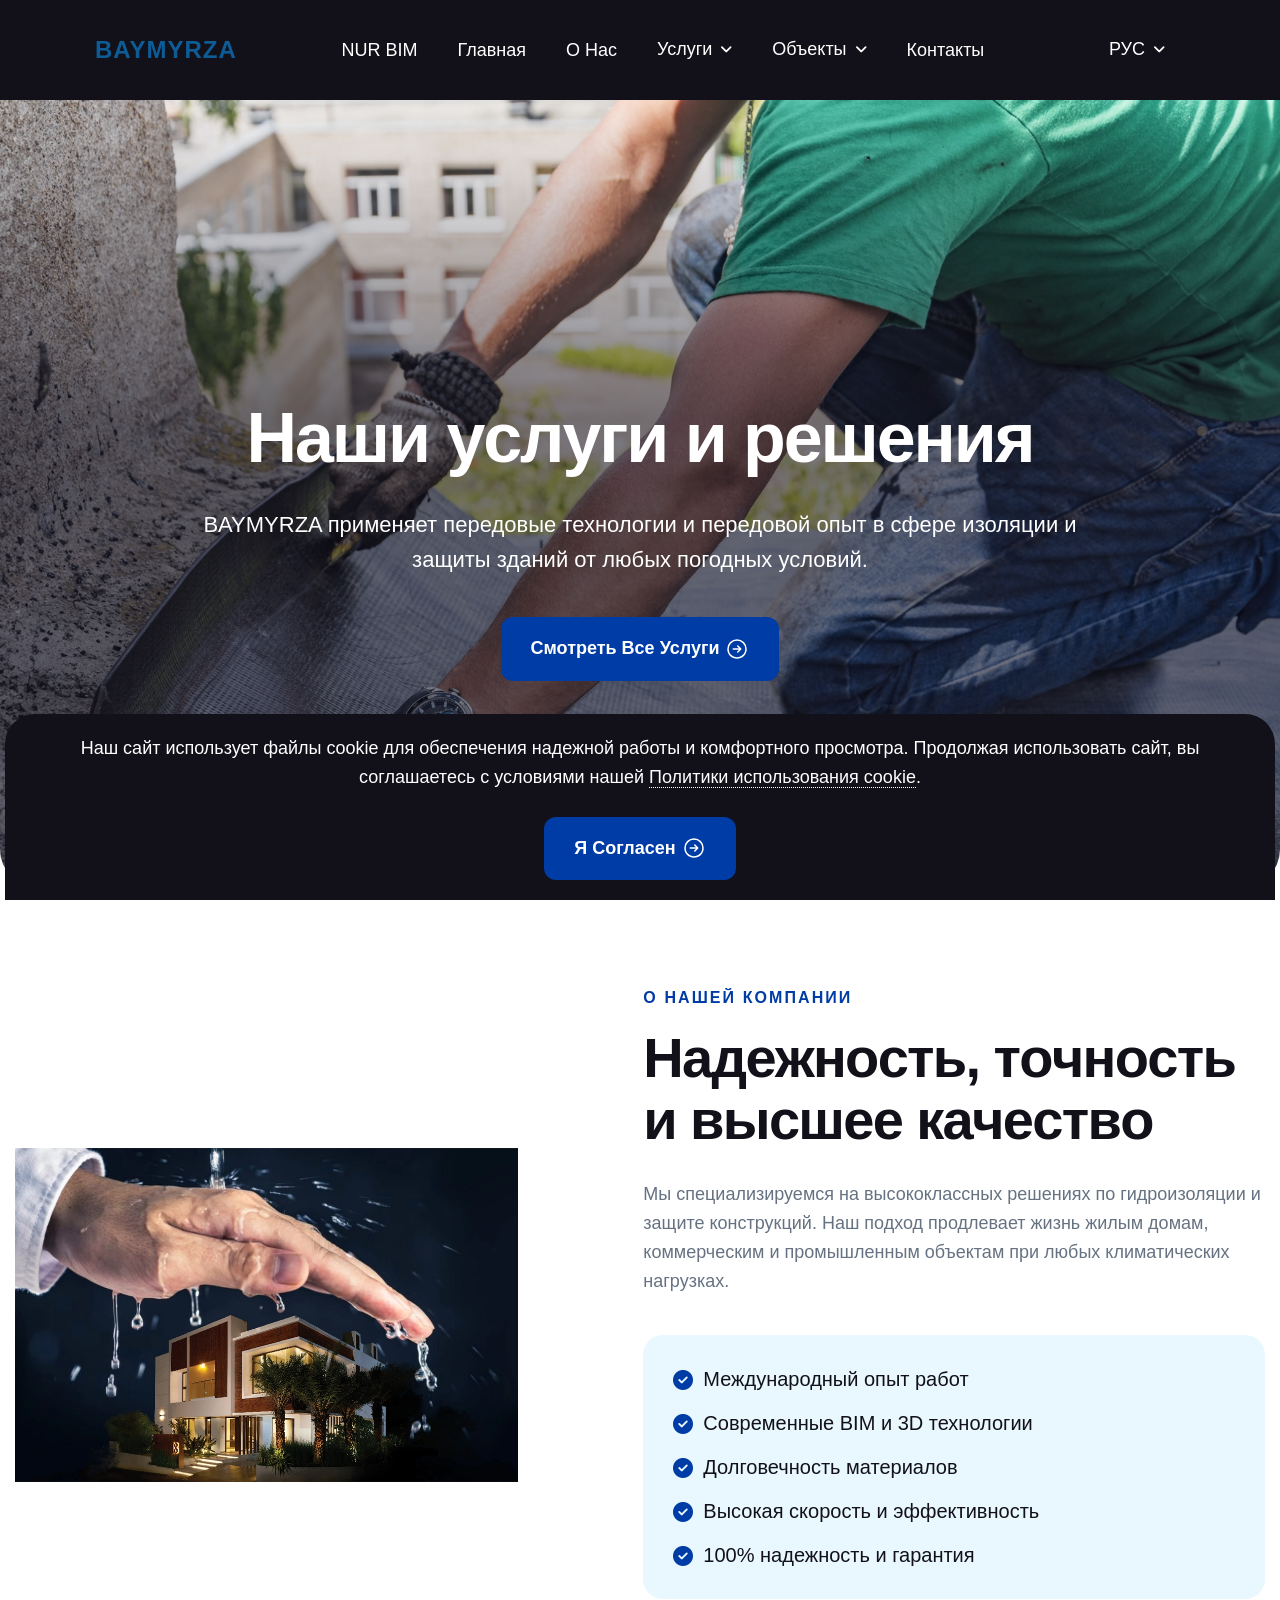
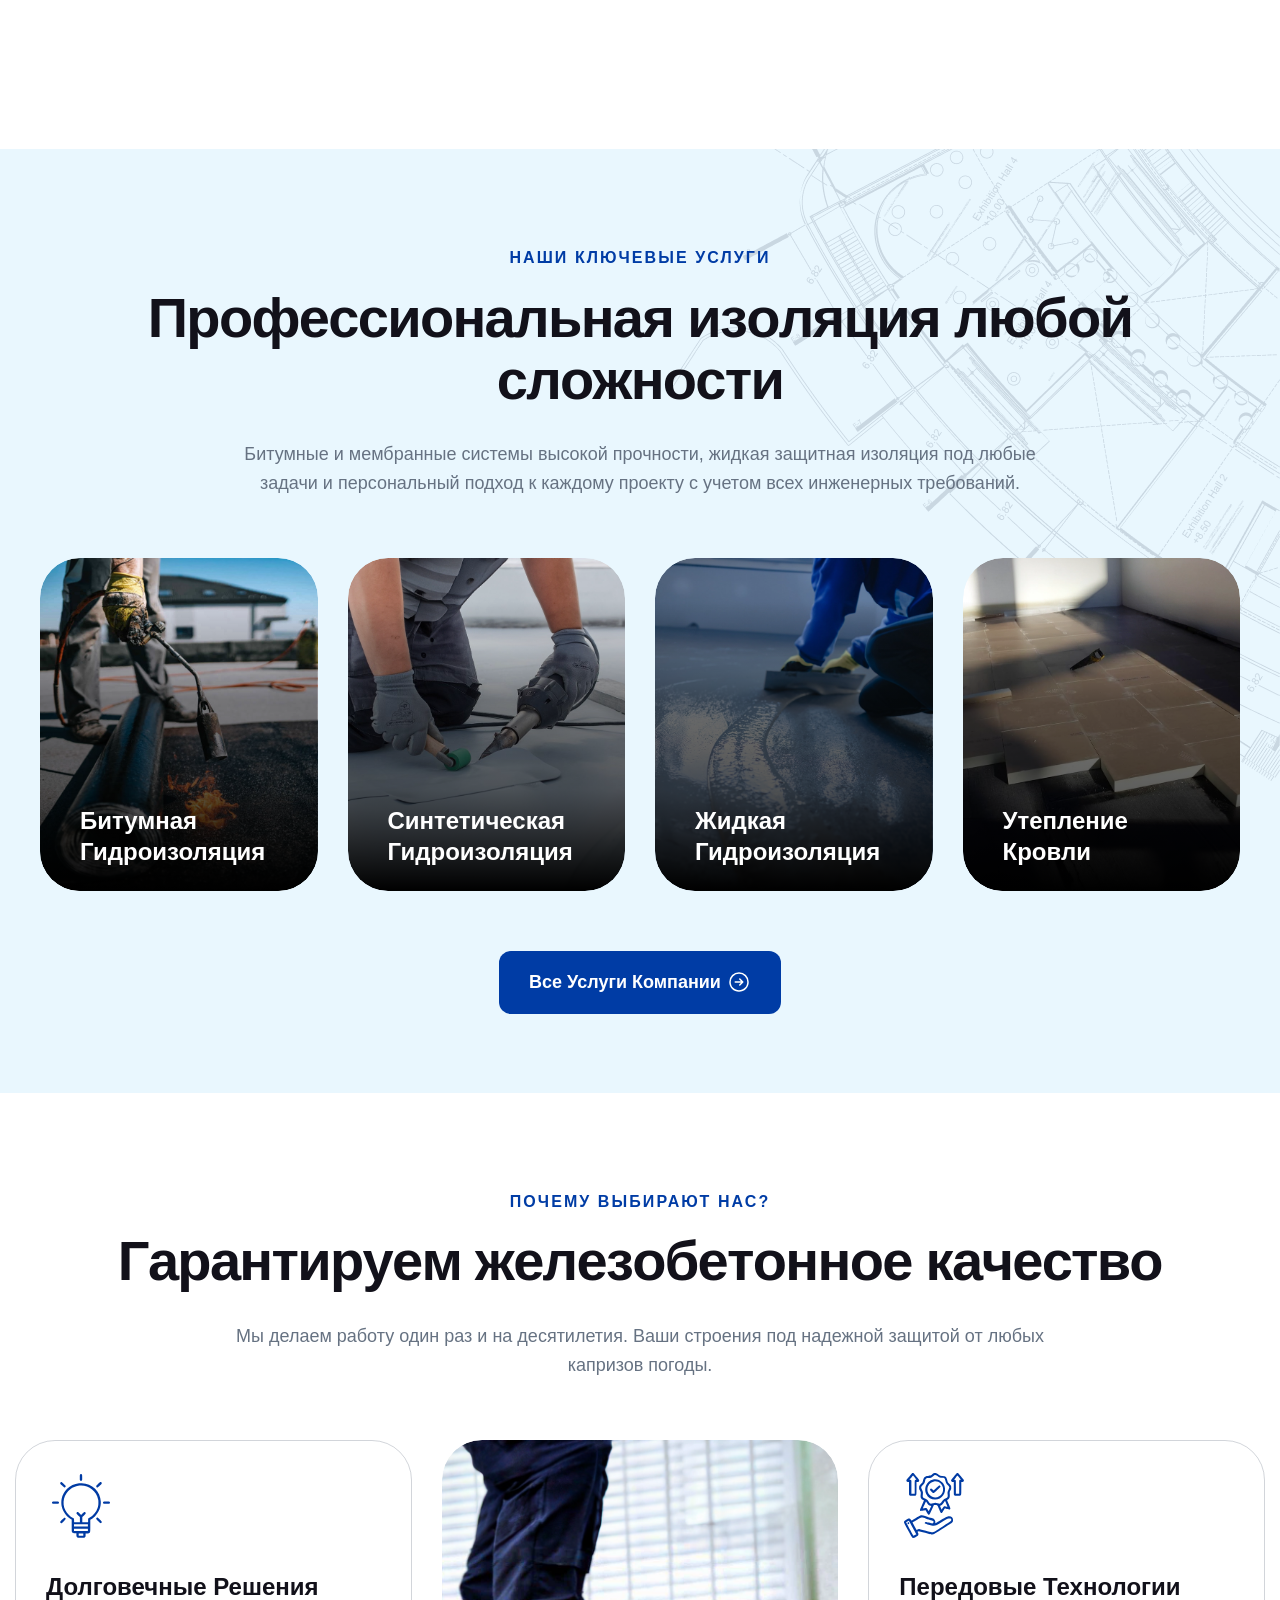
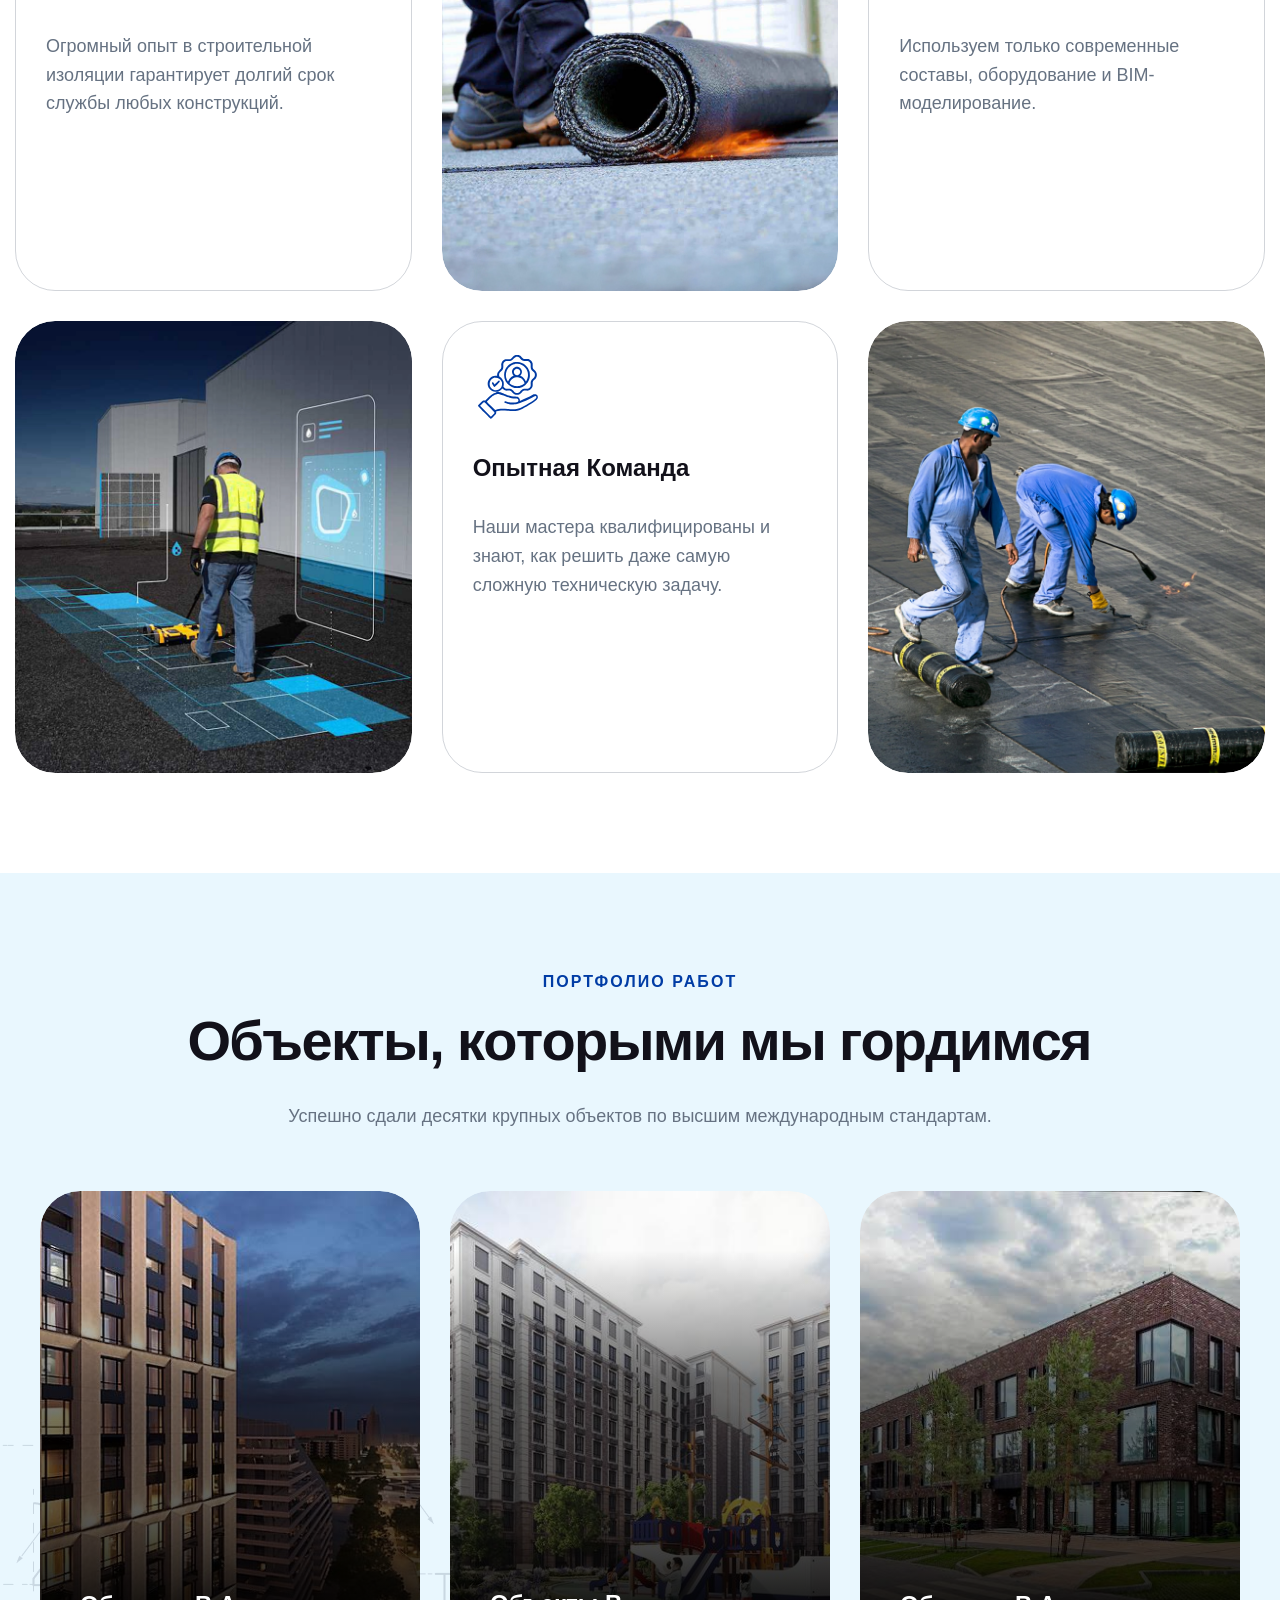
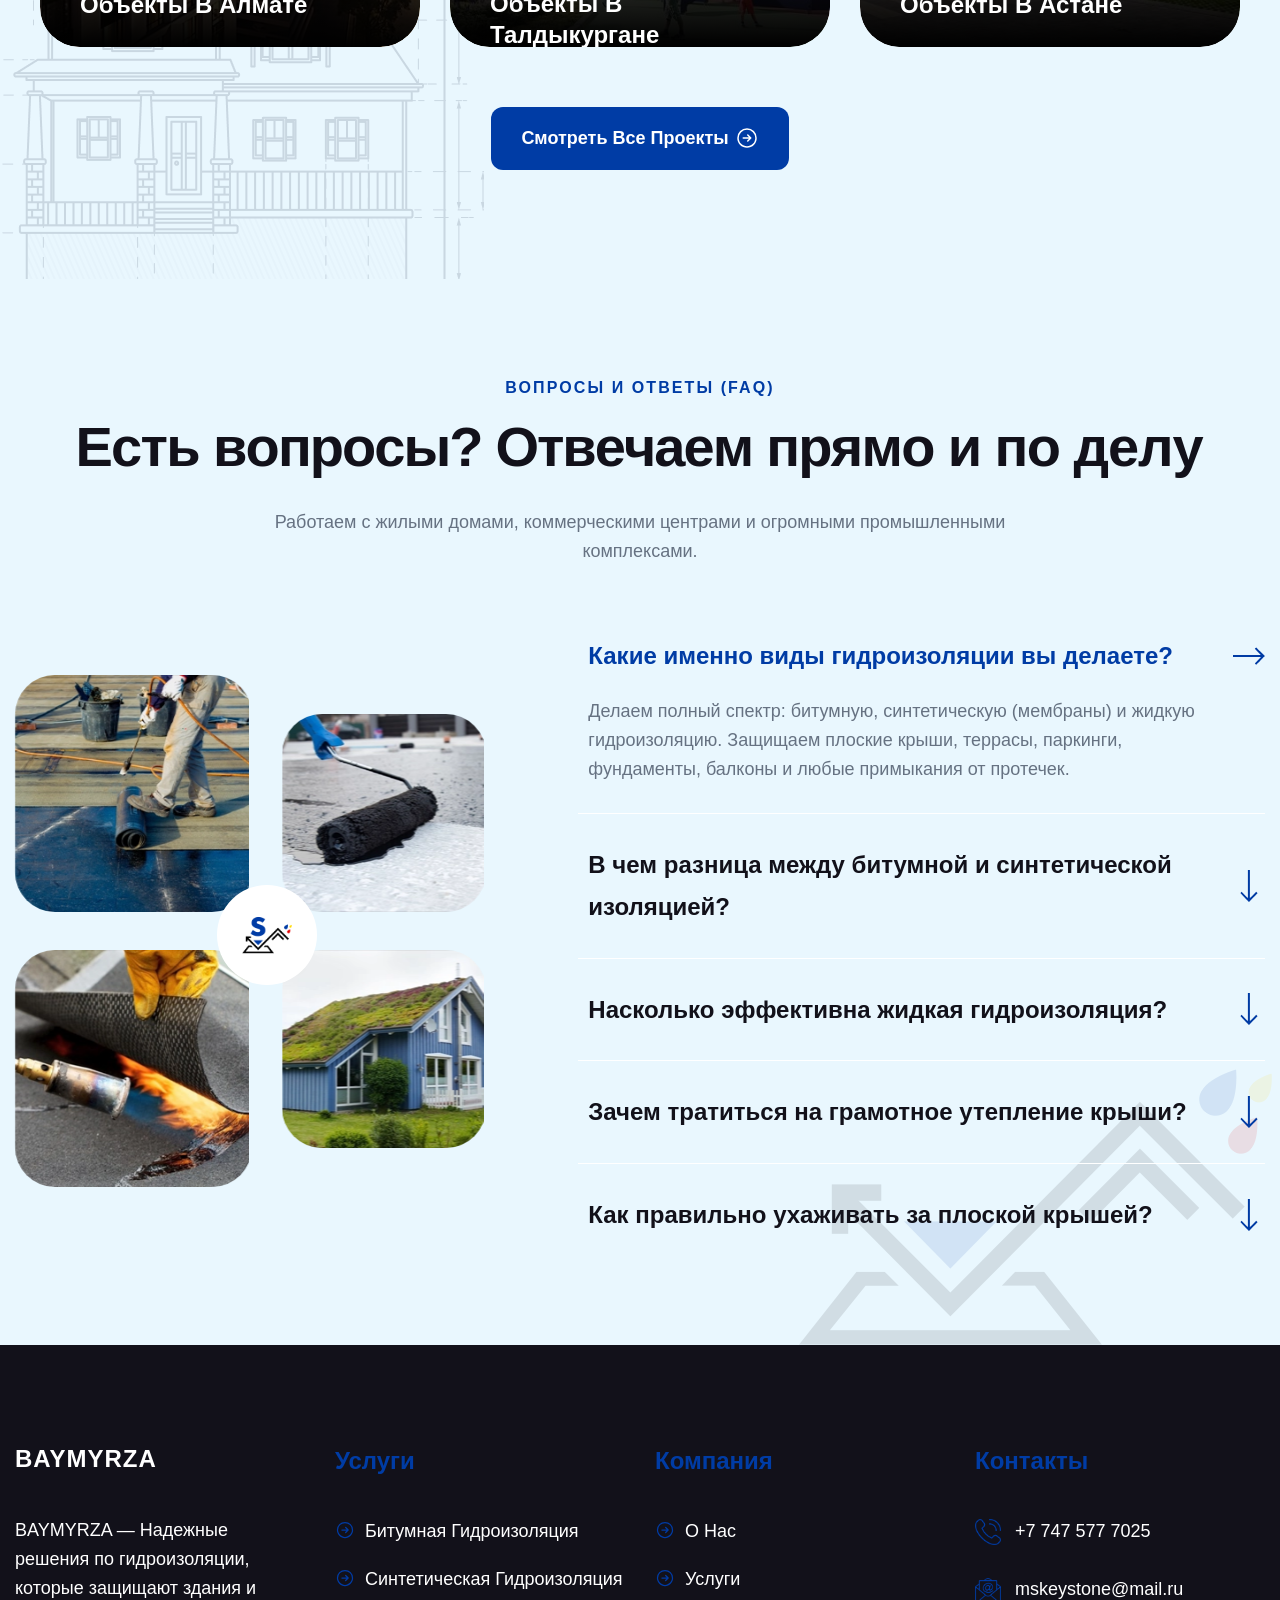
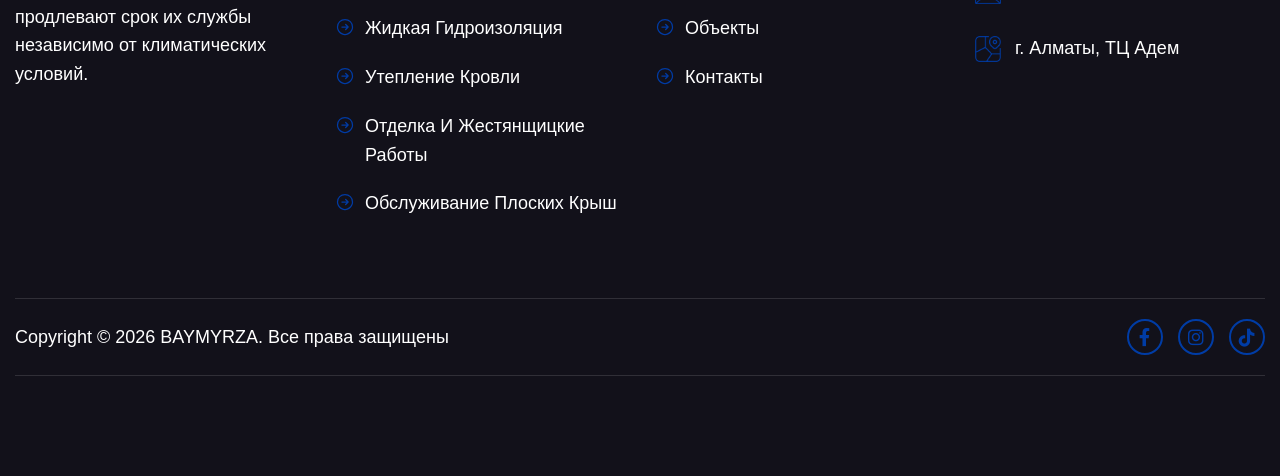
==== index.htm @ f3e52a20 "GOGO" ====
﻿<!DOCTYPE html>
<html lang="ru">
<head>
    <!-- Meta -->
    <meta charset="utf-8">
    <meta http-equiv="X-UA-Compatible" content="IE=edge">
    <meta name="viewport" content="width=device-width, initial-scale=1.0">
    <meta name="description" content="BAYMYRZA — Профессиональные решения по гидроизоляции, теплоизоляции и кровельным работам в Алматы.">
    <meta name="keywords" content="гидроизоляция, кровля, BAYMYRZA, ремонт, строительство, Алматы, ТЦ Адем">
    <meta name="author" content="BAYMYRZA">
    <!-- Page Title -->
    <title>Главная | BAYMYRZA</title>
    <!-- Favicon Icon -->
    <link rel="shortcut icon" type="image/x-icon" href="images/favicon.png">
    <!-- Google Fonts Css-->
    <link rel="preconnect" href="https://fonts.googleapis.com">
    <link rel="preconnect" href="https://fonts.gstatic.com" crossorigin="">
    <link href="css2?family=DM+Sans:ital,opsz,wght@0,9..40,100..1000;1,9..40,100..1000&family=Manrope:wght@200..800&display=swap" rel="stylesheet">
    <!-- Bootstrap Css -->
    <link href="css/bootstrap.min.css" rel="stylesheet" media="screen">
    <!-- SlickNav Css -->
    <link href="css/slicknav.min.css" rel="stylesheet">
    <!-- Swiper Css -->
    <link rel="stylesheet" href="css/swiper-bundle.min.css">
    <!-- Font Awesome Icon Css-->
    <link href="css/all.css" rel="stylesheet" media="screen">
    <!-- Animated Css -->
    <link href="css/animate.css" rel="stylesheet">
    <!-- Magnific Popup Core Css File -->
    <link rel="stylesheet" href="css/magnific-popup.css">
    <!-- Mouse Cursor Css File -->
    <link rel="stylesheet" href="css/mousecursor.css">
    <!-- Main Custom Css -->
    <link href="css/custom.css" rel="stylesheet" media="screen">

    <script src="npm/%40popperjs/core%402.11.6/dist/umd/popper.min.js" crossorigin="anonymous"></script>
    <script src="npm/bootstrap%405.2.3/dist/js/bootstrap.min.js" crossorigin="anonymous"></script>

    <style>
        .page-section {
            display: none;
        }
        .page-section.active-section {
            display: block;
        }
        .site-brand-text {
            font-size: 24px;
            font-weight: 800;
            color: #0d5c96;
            letter-spacing: 1px;
            text-decoration: none;
        }
    </style>
</head>
<body>

<!-- Preloader Start -->
<div class="preloader">
    <div class="loading-container">
        <div class="loading"></div>
        <div id="loading-icon"><img src="images/loader.png" alt="Загрузка"></div>
    </div>
</div>
<!-- Preloader End -->

<!-- Header Start -->
<header class="main-header">
    <div class="header-sticky">
        <nav class="navbar navbar-expand-lg">
            <div class="container-fluid">
                <!-- Logo Start -->
                <a class="navbar-brand site-brand-text" href="javascript:void(0)" onclick="showPageSection('home-section')">
                    BAYMYRZA
                </a>
                <!-- Logo End -->

                <!-- Main Menu Start -->
                <div class="collapse navbar-collapse main-menu">
                    <div class="nav-menu-wrapper">
                        <ul class="navbar-nav mr-auto" id="menu">
                            <li class="nav-item">
    <a class="nav-link" href="https://ruby-rk.github.io/aishnur/" target="_blank">NUR BIM</a>
</li>
                            <li class="nav-item"><a class="nav-link" href="javascript:void(0)" onclick="showPageSection('home-section')">Главная</a></li>
                            <li class="nav-item"><a class="nav-link" href="javascript:void(0)" onclick="showPageSection('about-section')">О нас</a></li>
                            <li class="nav-item submenu"><a class="nav-link" href="javascript:void(0)" onclick="showPageSection('services-section')">Услуги</a>
                                <ul>
                                    <li class="nav-item"><a class="nav-link" href="javascript:void(0)" onclick="showPageSection('service-bituminous-section')">Битумная гидроизоляция</a></li>
                                    <li class="nav-item"><a class="nav-link" href="javascript:void(0)" onclick="showPageSection('service-synthetic-section')">Синтетическая гидроизоляция</a></li>
                                    <li class="nav-item"><a class="nav-link" href="javascript:void(0)" onclick="showPageSection('service-liquid-section')">Жидкая гидроизоляция</a></li>
                                    <li class="nav-item"><a class="nav-link" href="javascript:void(0)" onclick="showPageSection('service-roof-insulation-section')">Утепление кровли</a></li>
                                    <li class="nav-item"><a class="nav-link" href="javascript:void(0)" onclick="showPageSection('service-finishing-section')">Отделочные и кровельные работы</a></li>
                                    <li class="nav-item"><a class="nav-link" href="javascript:void(0)" onclick="showPageSection('service-maintenance-section')">Обслуживание плоских крыш</a></li>
                                </ul>
                            </li>
                            <li class="nav-item submenu"><a class="nav-link" href="javascript:void(0)" onclick="showPageSection('projects-section')">Объекты</a>
                                <ul>
                                    <li class="nav-item"><a class="nav-link" href="javascript:void(0)" onclick="showPageSection('projects-section')">В Алмате</a></li>
                                    <li class="nav-item"><a class="nav-link" href="javascript:void(0)" onclick="showPageSection('projects-section')">В Талдыкургане</a></li>
                                    <li class="nav-item"><a class="nav-link" href="javascript:void(0)" onclick="showPageSection('projects-section')">В Астане</a></li>
                                </ul>
                            </li>
                            <li class="nav-item"><a class="nav-link" href="javascript:void(0)" onclick="showPageSection('contact-section')">Контакты</a></li>
                            <li class="nav-item submenu change-language"><a class="nav-link" href="#">РУС</a>
                                <ul>
                                    <li class="active nav-item"><a class="nav-link" href="#">РУС</a></li>
                                    <li class="nav-item"><a class="nav-link" href="#">ҚАЗ</a></li>
                                    <li class="nav-item"><a class="nav-link" href="#">ENG</a></li>
                                </ul>
                            </li>
                        </ul>
                    </div>
                    <!-- Header Button Start -->
                    <div class="header-btn d-inline-flex">
                        <ul class="navbar-nav mr-auto" id="change-language">
                            <li class="nav-item submenu"><a class="nav-link" href="#">РУС</a>
                                <ul>
                                    <li class="active nav-item"><a class="nav-link" href="#">РУС</a></li>
                                    <li class="nav-item"><a class="nav-link" href="#">ҚАЗ</a></li>
                                    <li class="nav-item"><a class="nav-link" href="#">ENG</a></li>
                                </ul>
                            </li>
                        </ul>
                    </div>
                    <!-- Header Button End -->
                </div>
                <!-- Main Menu End -->
                <div class="navbar-toggle"></div>
            </div>
        </nav>
        <div class="responsive-menu"></div>
    </div>
</header>
<!-- Header End -->

<!-- ================= MAIN HOME SECTION ================= -->
<div id="home-section" class="page-section active-section">
    <!-- Hero Section Start -->
    <div class="hero bg-section hero-slider">
        <div class="hero-slider-layout">
            <div class="swiper">
                <div class="swiper-wrapper">
                    <!-- Hero Slide Start -->
                    <div class="swiper-slide">
                        <div class="hero-slide">
                            <div class="hero-slider-image">
                                <img src="images/hero-bg.webp" alt="Наши услуги">
                            </div>
                            <div class="container">
                                <div class="row align-items-center">
                                    <div class="col-lg-12">
                                        <div class="hero-content">
                                            <div class="section-title">
                                                <h1 class="text-anime-style-3" data-cursor="-opaque">Наши услуги и решения</h1>
                                                <p class="wow fadeInUp" data-wow-delay="0.25s">BAYMYRZA применяет передовые технологии и передовой опыт в сфере изоляции и защиты зданий от любых погодных условий.</p>
                                            </div>
                                            <div class="hero-content-body wow fadeInUp" data-wow-delay="0.5s">
                                                <a href="javascript:void(0)" onclick="showPageSection('services-section')" class="btn-default">Смотреть все услуги</a>
                                            </div>
                                        </div>
                                    </div>
                                </div>
                            </div>
                        </div>
                    </div>
                    <!-- Hero Slide End -->

                    <!-- Hero Slide Start -->
                    <div class="swiper-slide">
                        <div class="hero-slide">
                            <div class="hero-slider-image">
                                <img src="images/hero-bg-2.webp" alt="Наши объекты">
                            </div>
                            <div class="container">
                                <div class="row align-items-center">
                                    <div class="col-lg-12">
                                        <div class="hero-content">
                                            <div class="section-title">
                                                <h1 class="text-anime-style-3" data-cursor="-opaque">Реализованные проекты</h1>
                                                <p class="wow fadeInUp" data-wow-delay="0.25s">Более 20 лет безупречной работы. Гарантия качества, проверенная временем и сложнейшими объектами.</p>
                                            </div>
                                            <div class="hero-content-body wow fadeInUp" data-wow-delay="0.5s">
                                                <a href="javascript:void(0)" onclick="showPageSection('projects-section')" class="btn-default btn-highlighted">Посмотреть объекты</a>
                                            </div>
                                        </div>
                                    </div>
                                </div>
                            </div>
                        </div>
                    </div>
                    <!-- Hero Slide End -->
                </div>
                <div class="swiper-pagination"></div>
            </div>  
        </div>
    </div>
    <!-- Hero Section End -->

    <!-- About Section Start -->
    <div class="about-us">
        <div class="container">
            <div class="row align-items-center">
                <div class="col-lg-5">
                    <div class="about-image">
                        <div class="about-img">
                            <figure class="reveal">
                                <img src="images/about-us-image1.webp" alt="О компании BAYMYRZA">
                            </figure>
                        </div>
                    </div>
                </div>

                <div class="col-lg-7">
                    <div class="about-content">
                        <div class="section-title">
                            <h3 class="wow fadeInUp">О нашей компании</h3>
                            <h2 class="text-anime-style-3" data-cursor="-opaque">Надежность, точность и высшее качество</h2>
                            <p class="wow fadeInUp" data-wow-delay="0.25s">Мы специализируемся на высококлассных решениях по гидроизоляции и защите конструкций. Наш подход продлевает жизнь жилым домам, коммерческим и промышленным объектам при любых климатических нагрузках.</p>
                        </div>

                        <div class="about-content-body wow fadeInUp" data-wow-delay="0.5s">
                            <ul>
                                <li>Международный опыт работ</li>
                                <li>Современные BIM и 3D технологии</li>
                                <li>Долговечность материалов</li>
                                <li>Высокая скорость и эффективность</li>
                                <li>100% надежность и гарантия</li>
                            </ul>
                        </div>
                    </div>
                </div>
            </div>
        </div>
    </div>
    <!-- About Section End -->

    <!-- Our Service Section Start -->
    <div class="our-service">
        <div class="light-bg-section">
            <div class="container-fluid">
                <div class="row section-row">
                    <div class="col-lg-12">
                        <div class="section-title">
                            <h3 class="wow fadeInUp">Наши ключевые услуги</h3>
                            <h2 class="text-anime-style-3" data-cursor="-opaque">Профессиональная изоляция любой сложности</h2>
                            <p class="wow fadeInUp" data-wow-delay="0.25s">Битумные и мембранные системы высокой прочности, жидкая защитная изоляция под любые задачи и персональный подход к каждому проекту с учетом всех инженерных требований.</p>
                        </div>
                    </div>
                </div>
        
                <div class="row">
                    <div class="col-lg-3 col-md-6">
                        <div class="service-item wow fadeInUp" data-wow-delay="0.25s">
                            <div class="service-image" data-cursor-text="Открыть">
                                <a href="javascript:void(0)" onclick="showPageSection('service-bituminous-section')">
                                    <figure>
                                        <img src="images/services/services-bituminous-waterproofing-image.webp" alt="Битумная гидроизоляция">
                                    </figure>
                                </a>
                            </div>
                            <div class="service-body">
                                <div class="service-body-title">
                                    <h3>Битумная гидроизоляция</h3>
                                </div>
                                <div class="service-content">
                                    <p>Надежная защита для плоских крыш, террас, фундаментов и балконов.</p>
                                    <div class="service-content-footer">
                                        <a href="javascript:void(0)" onclick="showPageSection('service-bituminous-section')" class="readmore-btn">Подробнее</a>
                                    </div>
                                </div>
                            </div>
                        </div>
                    </div>

                    <div class="col-lg-3 col-md-6">
                        <div class="service-item wow fadeInUp" data-wow-delay="0.5s">
                            <div class="service-image" data-cursor-text="Открыть">
                                <a href="javascript:void(0)" onclick="showPageSection('service-synthetic-section')">
                                    <figure>
                                        <img src="images/services/services-synthetic_waterproofing-image.webp" alt="Синтетическая гидроизоляция">
                                    </figure>
                                </a>
                            </div>
                            <div class="service-body">
                                <div class="service-body-title">
                                    <h3>Синтетическая гидроизоляция</h3>
                                </div>
                                <div class="service-content">
                                    <p>Современные мембранные покрытия для кровли, террас и бассейнов.</p>
                                    <div class="service-content-footer">
                                        <a href="javascript:void(0)" onclick="showPageSection('service-synthetic-section')" class="readmore-btn">Подробнее</a>
                                    </div>
                                </div>
                            </div>
                        </div>
                    </div>

                    <div class="col-lg-3 col-md-6">
                        <div class="service-item wow fadeInUp" data-wow-delay="0.75s">
                            <div class="service-image" data-cursor-text="Открыть">
                                <a href="javascript:void(0)" onclick="showPageSection('service-liquid-section')">
                                    <figure>
                                        <img src="images/services/services-liquid-waterproofing-image.webp" alt="Жидкая гидроизоляция">
                                    </figure>
                                </a>
                            </div>
                            <div class="service-body">
                                <div class="service-body-title">
                                    <h3>Жидкая гидроизоляция</h3>
                                </div>
                                <div class="service-content">
                                    <p>Бесшовная защита для сложных узлов, паркингов, балконов и оконных зон.</p>
                                    <div class="service-content-footer">
                                        <a href="javascript:void(0)" onclick="showPageSection('service-liquid-section')" class="readmore-btn">Подробнее</a>
                                    </div>
                                </div>
                            </div>
                        </div>
                    </div>

                    <div class="col-lg-3 col-md-6">
                        <div class="service-item wow fadeInUp" data-wow-delay="1s">
                            <div class="service-image" data-cursor-text="Открыть">
                                <a href="javascript:void(0)" onclick="showPageSection('service-roof-insulation-section')">
                                    <figure>
                                        <img src="images/services/services-roof-insulation-image.webp" alt="Утепление кровли">
                                    </figure>
                                </a>
                            </div>
                            <div class="service-body">
                                <div class="service-body-title">
                                    <h3>Утепление кровли</h3>
                                </div>
                                <div class="service-content">
                                    <p>Максимальная энергоэффективность и сохранение тепла в вашем доме.</p>
                                    <div class="service-content-footer">
                                        <a href="javascript:void(0)" onclick="showPageSection('service-roof-insulation-section')" class="readmore-btn">Подробнее</a>
                                    </div>
                                </div>
                            </div>
                        </div>
                    </div>
        
                    <div class="service-footer-btn wow fadeInUp" data-wow-delay="1.25s">
                        <a href="javascript:void(0)" onclick="showPageSection('services-section')" class="btn-default">Все услуги компании</a>
                    </div>
                </div>
            </div>
        </div>
    </div>
    <!-- Our Service Section End -->

    <!-- Why Choose Us Section Start -->
    <div class="why-choose-us">
        <div class="container">
            <div class="row section-row">
                <div class="col-lg-12">
                    <div class="section-title">
                        <h3 class="wow fadeInUp">Почему выбирают нас?</h3>
                        <h2 class="text-anime-style-3" data-cursor="-opaque">Гарантируем железобетонное качество</h2>
                        <p class="wow fadeInUp" data-wow-delay="0.25s">Мы делаем работу один раз и на десятилетия. Ваши строения под надежной защитой от любых капризов погоды.</p>
                    </div>
                </div>
            </div>

            <div class="row">
                <div class="col-lg-4 col-md-6">
                    <div class="why-choose-item wow fadeInUp" data-wow-delay="0.25s">
                        <div class="icon-box">
                            <img src="images/icon-why-choose-1.svg" alt="Долговечность">
                        </div>
                        <div class="why-choose-content">
                            <h3>Долговечные решения</h3>
                            <p>Огромный опыт в строительной изоляции гарантирует долгий срок службы любых конструкций.</p>
                        </div>
                    </div>
                </div>

                <div class="col-lg-4 col-md-6">
                    <div class="why-choose-image">
                        <figure class="image-anime reveal">
                            <img src="images/why-choose-image1.webp" alt="Технологии">
                        </figure>
                    </div>
                </div>

                <div class="col-lg-4 col-md-6">
                    <div class="why-choose-item wow fadeInUp" data-wow-delay="0.25s">
                        <div class="icon-box">
                            <img src="images/icon-why-choose-2.svg" alt="Передовые технологии">
                        </div>
                        <div class="why-choose-content">
                            <h3>Передовые технологии</h3>
                            <p>Используем только современные составы, оборудование и BIM-моделирование.</p>
                        </div>
                    </div>
                </div>

                <div class="col-lg-4 col-md-6">
                    <div class="why-choose-image">
                        <figure class="image-anime reveal">
                            <img src="images/why-choose-image2.webp" alt="Профессионалы">
                        </figure>
                    </div>
                </div>

                <div class="col-lg-4 col-md-6">
                    <div class="why-choose-item wow fadeInUp" data-wow-delay="0.25s">
                        <div class="icon-box">
                            <img src="images/icon-why-choose-3.svg" alt="Команда мастеров">
                        </div>
                        <div class="why-choose-content">
                            <h3>Опытная команда</h3>
                            <p>Наши мастера квалифицированы и знают, как решить даже самую сложную техническую задачу.</p>
                        </div>
                    </div>
                </div>

                <div class="col-lg-4 col-md-6">
                    <div class="why-choose-image">
                        <figure class="image-anime reveal">
                            <img src="images/why-choose-image3.webp" alt="Рабочие процессы">
                        </figure>
                    </div>
                </div>
            </div>
        </div>
    </div>
    <!-- Why Choose Us Section End -->

    <!-- Our Projects Section Start -->
    <div class="our-projects">
        <div class="light-bg-section">
            <div class="container-fluid">
                <div class="row section-row">
                    <div class="col-lg-12">
                        <div class="section-title">
                            <h3 class="wow fadeInUp">Портфолио работ</h3>
                            <h2 class="text-anime-style-3" data-cursor="-opaque">Объекты, которыми мы гордимся</h2>
                            <p class="wow fadeInUp" data-wow-delay="0.25s">Успешно сдали десятки крупных объектов по высшим международным стандартам.</p>
                        </div>
                    </div>
                </div>
        
                <div class="row">
                    <div class="col-lg-4 col-md-6">
                        <div class="project-item wow fadeInUp" data-wow-delay="0.75s">
                            <div class="project-image" data-cursor-text="Смотреть">
                                <a href="javascript:void(0)" onclick="showPageSection('projects-section')">
                                    <figure>
                                        <img src="images/projects/switzerland-image.webp" alt="Объекты в Алмате">
                                    </figure>
                                </a>
                            </div>
                            <div class="project-body">
                                <div class="project-body-title">
                                    <h3>Объекты в Алмате</h3>
                                </div>
                                <div class="project-content">
                                    <p>Успешная реализация крупных объектов на протяжении многих лет.</p>
                                    <div class="project-content-footer">
                                        <a href="javascript:void(0)" onclick="showPageSection('projects-section')" class="readmore-btn">Подробнее</a>
                                    </div>
                                </div>
                            </div>
                        </div>
                    </div>
    
                    <div class="col-lg-4 col-md-6">
                        <div class="project-item wow fadeInUp" data-wow-delay="0.5s">
                            <div class="project-image" data-cursor-text="Смотреть">
                                <a href="javascript:void(0)" onclick="showPageSection('projects-section')">
                                    <figure>
                                        <img src="images/projects/portugal-image.webp" alt="Объекты в Талдыкургане">
                                    </figure>
                                </a>
                            </div>
                            <div class="project-body">
                                <div class="project-body-title">
                                    <h3>Объекты в Талдыкургане</h3>
                                </div>
                                <div class="project-content">
                                    <p>Масштабные строительные проекты и комплексная изоляция.</p>
                                    <div class="project-content-footer">
                                        <a href="javascript:void(0)" onclick="showPageSection('projects-section')" class="readmore-btn">Подробнее</a>
                                    </div>
                                </div>
                            </div>
                        </div>
                    </div>

                    <div class="col-lg-4 col-md-6">
                        <div class="project-item wow fadeInUp" data-wow-delay="0.25s">
                            <div class="project-image" data-cursor-text="Смотреть">
                                <a href="javascript:void(0)" onclick="showPageSection('projects-section')">
                                    <figure>
                                        <img src="images/projects/romania-image.webp" alt="Объекты в Астане">
                                    </figure>
                                </a>
                            </div>
                            <div class="project-body">
                                <div class="project-body-title">
                                    <h3>Объекты в Астане</h3>
                                </div>
                                <div class="project-content">
                                    <p>Комплексная изоляция и кровельные работы на сложных узлах.</p>
                                    <div class="project-content-footer">
                                        <a href="javascript:void(0)" onclick="showPageSection('projects-section')" class="readmore-btn">Подробнее</a>
                                    </div>
                                </div>
                            </div>
                        </div>
                    </div>
        
                    <div class="project-footer-btn wow fadeInUp" data-wow-delay="1.25s">
                        <a href="javascript:void(0)" onclick="showPageSection('projects-section')" class="btn-default">Смотреть все проекты</a>
                    </div>
                </div>
            </div>
        </div>
    </div>
    <!-- Our Projects Section End -->

    <!-- Our FAQs Section Start -->
    <div class="our-faqs">
        <div class="container">
            <div class="row section-row">
                <div class="col-lg-12">
                    <div class="section-title">
                        <h3 class="wow fadeInUp">Вопросы и ответы (FAQ)</h3>
                        <h2 class="text-anime-style-3" data-cursor="-opaque">Есть вопросы? Отвечаем прямо и по делу</h2>
                        <p class="wow fadeInUp" data-wow-delay="0.25s">Работаем с жилыми домами, коммерческими центрами и огромными промышленными комплексами.</p>
                    </div>
                </div>
            </div>

            <div class="row align-items-center">
                <div class="col-lg-5">
                    <div class="our-faqs-images">
                        <div class="row align-items-end">
                            <div class="col-md-6 col-6">
                                <div class="faqs-img-1">
                                    <figure class="image-anime reveal">
                                        <img src="images/faq-image1.webp" alt="FAQ 1">
                                    </figure>
                                </div>
                            </div>
                            <div class="col-md-6 col-6">
                                <div class="faqs-img-2">
                                    <figure class="image-anime reveal">
                                        <img src="images/faq-image2.webp" alt="FAQ 2">
                                    </figure>
                                </div>
                            </div>
                        </div>

                        <div class="row align-items-start">
                            <div class="col-md-6 col-6">
                                <div class="faqs-img-1">
                                    <figure class="image-anime reveal">
                                        <img src="images/faq-image3.webp" alt="FAQ 3">
                                    </figure>
                                </div>
                            </div>
                            <div class="col-md-6 col-6">
                                <div class="faqs-img-2">
                                    <figure class="image-anime reveal">
                                        <img src="images/faq-image4.webp" alt="FAQ 4">
                                    </figure>
                                </div>
                            </div>
                        </div>

                        <div class="our-faqs-bulitup">
                            <img src="images/soteclis-small-icon.png" alt="Иконка">
                        </div>
                    </div>
                </div>

                <div class="col-lg-7">
                    <div class="faq-accordion" id="accordion">
                        <div class="accordion-item wow fadeInUp" data-wow-delay="0.25s">
                            <h2 class="accordion-header" id="headingOne">
                                <button class="accordion-button" type="button" data-bs-toggle="collapse" data-bs-target="#collapseOne" aria-expanded="true" aria-controls="collapseOne">
                                    Какие именно виды гидроизоляции вы делаете?
                                </button>
                            </h2>
                            <div id="collapseOne" class="accordion-collapse collapse show" aria-labelledby="headingOne" data-bs-parent="#accordion">
                                <div class="accordion-body">
                                    <p>Делаем полный спектр: битумную, синтетическую (мембраны) и жидкую гидроизоляцию. Защищаем плоские крыши, террасы, паркинги, фундаменты, балконы и любые примыкания от протечек.</p>
                                </div>
                            </div>
                        </div>

                        <div class="accordion-item wow fadeInUp" data-wow-delay="0.5s">
                            <h2 class="accordion-header" id="headingTwo">
                                <button class="accordion-button collapsed" type="button" data-bs-toggle="collapse" data-bs-target="#collapseTwo" aria-expanded="false" aria-controls="collapseTwo">
                                    В чем разница между битумной и синтетической изоляцией?
                                </button>
                            </h2>
                            <div id="collapseTwo" class="accordion-collapse collapse" aria-labelledby="headingTwo" data-bs-parent="#accordion">
                                <div class="accordion-body">
                                    <p>Битумная классическая изоляция — мощная, проверенная временем защита для плоских крыш и балконов. Синтетическая (ПВХ/ТПО мембраны) — более легкая, гибкая, быстро монтируется на больших площадях и держит экстремальные перепады температур.</p>
                                </div>
                            </div>
                        </div>

                        <div class="accordion-item wow fadeInUp" data-wow-delay="0.75s">
                            <h2 class="accordion-header" id="headingThree">
                                <button class="accordion-button collapsed" type="button" data-bs-toggle="collapse" data-bs-target="#collapseThree" aria-expanded="false" aria-controls="collapseThree">
                                    Насколько эффективна жидкая гидроизоляция?
                                </button>
                            </h2>
                            <div id="collapseThree" class="accordion-collapse collapse" aria-labelledby="headingThree" data-bs-parent="#accordion">
                                <div class="accordion-body">
                                    <p>Она дает бесшовное монолитное покрытие. Идеально ложится на сложные формы, затекает во все щели и узлы, создавая глухую защиту от воды там, где рулонные материалы не положить.</p>
                                </div>
                            </div>
                        </div>

                        <div class="accordion-item wow fadeInUp" data-wow-delay="1s">
                            <h2 class="accordion-header" id="headingfour">
                                <button class="accordion-button collapsed" type="button" data-bs-toggle="collapse" data-bs-target="#collapsefour" aria-expanded="false" aria-controls="collapsefour">
                                    Зачем тратиться на грамотное утепление крыши?
                                </button>
                            </h2>
                            <div id="collapsefour" class="accordion-collapse collapse" aria-labelledby="headingfour" data-bs-parent="#accordion">
                                <div class="accordion-body">
                                    <p>Утепление экономит до 30-40% на отоплении зимой и кондиционере летом. Плюс оно защищает конструкцию от конденсата, плесени и сырости.</p>
                                </div>
                            </div>
                        </div>

                        <div class="accordion-item wow fadeInUp" data-wow-delay="1s">
                            <h2 class="accordion-header" id="headingfive">
                                <button class="accordion-button collapsed" type="button" data-bs-toggle="collapse" data-bs-target="#collapsefive" aria-expanded="false" aria-controls="collapsefive">
                                    Как правильно ухаживать за плоской крышей?
                                </button>
                            </h2>
                            <div id="collapsefive" class="accordion-collapse collapse" aria-labelledby="headingfive" data-bs-parent="#accordion">
                                <div class="accordion-body">
                                    <p>Главное — регулярный осмотр ливневок и стыков раз в сезон. При малейших повреждениях лучше сразу заделать узел, не дожидаясь, пока вода пойдет в помещение.</p>
                                </div>
                            </div>
                        </div>
                    </div>
                </div>
            </div>
        </div>
    </div>
    <!-- Our FAQs Section End -->
</div>

<!-- ================= ABOUT US PAGE SECTION ================= -->
<div id="about-section" class="page-section">
    <!-- Page Header Start -->
    <div class="page-header parallaxie" style="background-image: url('images/hero-bg.webp')!important; background-position: bottom center!important;">
        <div class="container">
            <div class="row">
                <div class="col-lg-12">
                    <div class="page-header-box">
                        <h1 class="text-anime-style-3" data-cursor="-opaque">О нас</h1>
                        <nav class="wow fadeInUp">
                            <ol class="breadcrumb">
                                <li class="breadcrumb-item"><a href="javascript:void(0)" onclick="showPageSection('home-section')">Главная</a></li>
                                <li class="breadcrumb-item active" aria-current="page">О нас</li>
                            </ol>
                        </nav>
                    </div>
                </div>
            </div>
        </div>
    </div>
    <!-- Page Header End -->

    <div class="about-us py-5">
        <div class="container">
            <div class="row align-items-center">
                <div class="col-lg-5">
                    <div class="about-image">
                        <figure class="reveal">
                            <img src="images/about-us-image1.webp" alt="О нас BAYMYRZA">
                        </figure>
                    </div>
                </div>
                <div class="col-lg-7">
                    <div class="about-content">
                        <div class="section-title">
                            <h3>BAYMYRZA — Надежность и Профессионализм</h3>
                            <h2>Строим будущее на основе безупречности</h2>
                            <p>Мы специализируемся на гидроизоляции крыш, террас, балконов и паркингов. Благодаря нашему огромному опыту мы предлагаем долговечные и эффективные решения, адаптированные под каждый строительный проект в Алматы и по всему Казахстану.</p>
                        </div>
                        <div class="about-content-body">
                            <ul>
                                <li>Полный спектр услуг по изоляции под ключ</li>
                                <li>Использование мировых стандартов и лучших материалов</li>
                                <li>Опытные специалисты с высокой квалификацией</li>
                                <li>Гарантия на все виды выполненных работ</li>
                            </ul>
                        </div>
                    </div>
                </div>
            </div>
        </div>
    </div>
</div>

<!-- ================= SERVICES PAGE SECTION ================= -->
<div id="services-section" class="page-section">
    <!-- Page Header Start -->
    <div class="page-header parallaxie" style="background-image: url('images/services-header-bg.webp')!important; background-position: bottom center!important;">
        <div class="container">
            <div class="row">
                <div class="col-lg-12">
                    <div class="page-header-box">
                        <h1 class="text-anime-style-3" data-cursor="-opaque">Услуги</h1>
                        <nav class="wow fadeInUp">
                            <ol class="breadcrumb">
                                <li class="breadcrumb-item"><a href="javascript:void(0)" onclick="showPageSection('home-section')">Главная</a></li>
                                <li class="breadcrumb-item active" aria-current="page">Услуги</li>
                            </ol>
                        </nav>
                    </div>
                </div>
            </div>
        </div>
    </div>
    <!-- Page Header End -->

    <!-- Page Service Start -->
    <div class="page-service">
        <div class="container">
            <div class="row section-row">
                <div class="col-lg-12">
                    <div class="section-title">
                        <h3 class="wow fadeInUp">Наши услуги</h3>
                        <h2 class="text-anime-style-3" data-cursor="-opaque">Специализируемся на высококачественных изоляционных решениях</h2>
                        <p class="wow fadeInUp" data-wow-delay="0.25s">Битумные системы и эффективные мембраны, идеальные для долговечности. Жидкая изоляция с гибким нанесением, адаптируемая под любой тип проекта. Индивидуальные решения для каждого клиента с учетом специфики проекта и технических требований.</p>
                    </div>
                </div>
            </div>

            <div class="row">
                <div class="col-lg-4 col-md-6">
                    <div class="service-item wow fadeInUp" data-wow-delay="0.25s">
                        <div class="service-image" data-cursor-text="Смотреть">
                            <a href="javascript:void(0)" onclick="showPageSection('service-bituminous-section')">
                                <figure>
                                    <img src="images/services/services-bituminous-waterproofing-image.webp" alt="Битумная гидроизоляция">
                                </figure>
                            </a>
                        </div>
                        <div class="service-body">
                            <div class="service-body-title">
                                <h3>Битумная гидроизоляция</h3>
                            </div>
                            <div class="service-content">
                                <p>Для защиты плоских крыш, террас и балконов.</p>
                                <div class="service-content-footer">
                                    <a href="javascript:void(0)" onclick="showPageSection('service-bituminous-section')" class="readmore-btn">Подробнее</a>
                                </div>
                            </div>
                        </div>
                    </div>
                </div>

                <div class="col-lg-4 col-md-6">
                    <div class="service-item wow fadeInUp" data-wow-delay="0.5s">
                        <div class="service-image" data-cursor-text="Смотреть">
                            <a href="javascript:void(0)" onclick="showPageSection('service-synthetic-section')">
                                <figure>
                                    <img src="images/services/services-synthetic_waterproofing-image.webp" alt="Синтетическая гидроизоляция">
                                </figure>
                            </a>
                        </div>
                        <div class="service-body">
                            <div class="service-body-title">
                                <h3>Синтетическая гидроизоляция</h3>
                            </div>
                            <div class="service-content">
                                <p>Для гидроизоляции крыш, террас и водоемов.</p>
                                <div class="service-content-footer">
                                    <a href="javascript:void(0)" onclick="showPageSection('service-synthetic-section')" class="readmore-btn">Подробнее</a>
                                </div>
                            </div>
                        </div>
                    </div>
                </div>

                <div class="col-lg-4 col-md-6">
                    <div class="service-item wow fadeInUp" data-wow-delay="0.75s">
                        <div class="service-image" data-cursor-text="Смотреть">
                            <a href="javascript:void(0)" onclick="showPageSection('service-liquid-section')">
                                <figure>
                                    <img src="images/services/services-liquid-waterproofing-image.webp" alt="Жидкая гидроизоляция">
                                </figure>
                            </a>
                        </div>
                        <div class="service-body">
                            <div class="service-body-title">
                                <h3>Жидкая гидроизоляция</h3>
                            </div>
                            <div class="service-content">
                                <p>Для обеспечения надежной защиты крыш, террас, паркингов и зон под окнами.</p>
                                <div class="service-content-footer">
                                    <a href="javascript:void(0)" onclick="showPageSection('service-liquid-section')" class="readmore-btn">Подробнее</a>
                                </div>
                            </div>
                        </div>
                    </div>
                </div>

                <div class="col-lg-4 col-md-6">
                    <div class="service-item wow fadeInUp" data-wow-delay="1s">
                        <div class="service-image" data-cursor-text="Смотреть">
                            <a href="javascript:void(0)" onclick="showPageSection('service-roof-insulation-section')">
                                <figure>
                                    <img src="images/services/services-roof-insulation-image.webp" alt="Утепление кровли">
                                </figure>
                            </a>
                        </div>
                        <div class="service-body">
                            <div class="service-body-title">
                                <h3>Утепление кровли</h3>
                            </div>
                            <div class="service-content">
                                <p>Повышает энергоэффективность вашей крыши.</p>
                                <div class="service-content-footer">
                                    <a href="javascript:void(0)" onclick="showPageSection('service-roof-insulation-section')" class="readmore-btn">Подробнее</a>
                                </div>
                            </div>
                        </div>
                    </div>
                </div>

                <div class="col-lg-4 col-md-6">
                    <div class="service-item wow fadeInUp" data-wow-delay="1s">
                        <div class="service-image" data-cursor-text="Смотреть">
                            <a href="javascript:void(0)" onclick="showPageSection('service-finishing-section')">
                                <figure>
                                    <img src="images/services/services-finishing-tinsmithing-image.webp" alt="Отделочные работы">
                                </figure>
                            </a>
                        </div>
                        <div class="service-body">
                            <div class="service-body-title">
                                <h3>Отделочные и кровельные работы</h3>
                            </div>
                            <div class="service-content">
                                <p>Широкий спектр отделочных решений, гарантирующих функциональность и эстетику.</p>
                                <div class="service-content-footer">
                                    <a href="javascript:void(0)" onclick="showPageSection('service-finishing-section')" class="readmore-btn">Подробнее</a>
                                </div>
                            </div>
                        </div>
                    </div>
                </div>

                <div class="col-lg-4 col-md-6">
                    <div class="service-item wow fadeInUp" data-wow-delay="1s">
                        <div class="service-image" data-cursor-text="Смотреть">
                            <a href="javascript:void(0)" onclick="showPageSection('service-maintenance-section')">
                                <figure>
                                    <img src="images/services/services-flat-roof-maintenance-image.webp" alt="Обслуживание кровли">
                                </figure>
                            </a>
                        </div>
                        <div class="service-body">
                            <div class="service-body-title">
                                <h3>Обслуживание плоской кровли</h3>
                            </div>
                            <div class="service-content">
                                <p>Необходимо для обеспечения долговечности и исправной работы.</p>
                                <div class="service-content-footer">
                                    <a href="javascript:void(0)" onclick="showPageSection('service-maintenance-section')" class="readmore-btn">Подробнее</a>
                                </div>
                            </div>
                        </div>
                    </div>
                </div>
            </div>
        </div>    
    </div>
    <!-- Page Service End -->

    <!-- What We Do Section Start -->
    <div class="what-we-do">
        <div class="container">
            <div class="row section-row">
                <div class="section-title">
                    <h3 class="wow fadeInUp">Что мы делаем</h3>
                    <h2 class="text-anime-style-3" data-cursor="-opaque">Строим будущее на основе безупречности</h2>
                    <p class="wow fadeInUp" data-wow-delay="0.25s">Мы специализируемся на гидроизоляции крыш, террас, балконов и паркингов. Благодаря нашему опыту мы предлагаем долговечные и эффективные решения, адаптированные под каждый проект.</p>
                </div>
            </div>
        </div>
    </div>
    <!-- What We Do Section End -->
</div>

<!-- ================= SERVICE SINGLE: BITUMINOUS ================= -->
<div id="service-bituminous-section" class="page-section">
    <div class="page-header parallaxie" style="background-image: url('images/services-header-bg.webp')!important; background-position: bottom center!important;">
        <div class="container">
            <div class="row">
                <div class="col-lg-12">
                    <div class="page-header-box">
                        <h1 class="text-anime-style-3" data-cursor="-opaque">Битумная гидроизоляция</h1>
                        <nav class="wow fadeInUp">
                            <ol class="breadcrumb">
                                <li class="breadcrumb-item"><a href="javascript:void(0)" onclick="showPageSection('home-section')">Главная</a></li>
                                <li class="breadcrumb-item"><a href="javascript:void(0)" onclick="showPageSection('services-section')">Услуги</a></li>
                                <li class="breadcrumb-item active" aria-current="page">Битумная гидроизоляция</li>
                            </ol>
                        </nav>
                    </div>
                </div>
            </div>
        </div>
    </div>

    <div class="page-service-single">
        <div class="container">
            <div class="row">
                <div class="col-lg-4">
                    <div class="service-sidebar">
                        <div class="service-categories-list wow fadeInUp">
                            <h3>Услуги</h3>
                            <ul>
                                <li><a href="javascript:void(0)" onclick="showPageSection('service-bituminous-section')">Битумная гидроизоляция</a></li>
                                <li><a href="javascript:void(0)" onclick="showPageSection('service-synthetic-section')">Синтетическая гидроизоляция</a></li>
                                <li><a href="javascript:void(0)" onclick="showPageSection('service-liquid-section')">Жидкая гидроизоляция</a></li>
                                <li><a href="javascript:void(0)" onclick="showPageSection('service-roof-insulation-section')">Утепление кровли</a></li>
                                <li><a href="javascript:void(0)" onclick="showPageSection('service-finishing-section')">Отделочные и кровельные работы</a></li>
                                <li><a href="javascript:void(0)" onclick="showPageSection('service-maintenance-section')">Обслуживание плоской кровли</a></li>
                            </ul>
                        </div>
                        <div class="sidebar-cta-box wow fadeInUp" data-wow-delay="0.25s">
                            <div class="cta-content">
                                <h3>Нуждаетесь в наших услугах?</h3>
                                <p>Если вам необходимо выполнить работы или вы хотите запросить расчет стоимости, не стесняйтесь обращаться к нам.</p>
                            </div>
                            <div class="cta-contact-info">
                                <div class="cta-contact-item">
                                    <div class="icon-box"><img src="images/icon-white-mail.svg" alt=""></div>
                                    <div class="cta-contact-content"><p><a href="mailto:mskeystone@mail.ru">mskeystone@mail.ru</a></p></div>
                                </div>
                                <div class="cta-contact-item">
                                    <div class="icon-box"><img src="images/icon-white-phone.svg" alt=""></div>
                                    <div class="cta-contact-content"><p><a href="tel:+77475777025">+7 747 577 7025</a></p></div>
                                </div>
                            </div>
                        </div>
                    </div>
                </div>

                <div class="col-lg-8">
                    <div class="service-single-content">
                        <div class="service-images-slider">
                            <div class="swiper">
                                <div class="swiper-wrapper">
                                    <div class="swiper-slide">
                                        <div class="service-image-item">
                                            <figure class="image-anime">
                                                <img src="images/services/bituminous-waterproofing-image.webp" alt="Битумная гидроизоляция">
                                            </figure>
                                        </div>
                                    </div>
                                </div>
                            </div>
                        </div>
                        <div class="service-entry">
                            <h3 class="wow fadeInUp">Высокоэффективная битумная мембранная гидроизоляция — надежное решение</h3>
                            <p class="wow fadeInUp">Битумная гидроизоляция — это распространенное решение для защиты плоских крыш, террас и балконов. Она заключается в нанесении битумных мембран на защищаемые поверхности, обеспечивая тем самым эффективный барьер против проникновения воды. Битум славится своей высокой долговечностью и устойчивостью к экстремальным климатическим условиям, что гарантирует долговременную защиту.</p>
                        </div>
                    </div>
                </div>
            </div>
        </div>
    </div>
</div>

<!-- ================= SERVICE SINGLE: SYNTHETIC ================= -->
<div id="service-synthetic-section" class="page-section">
    <div class="page-header parallaxie" style="background-image: url('images/services-header-bg.webp')!important; background-position: bottom center!important;">
        <div class="container">
            <div class="row">
                <div class="col-lg-12">
                    <div class="page-header-box">
                        <h1 class="text-anime-style-3" data-cursor="-opaque">Синтетическая гидроизоляция</h1>
                        <nav class="wow fadeInUp">
                            <ol class="breadcrumb">
                                <li class="breadcrumb-item"><a href="javascript:void(0)" onclick="showPageSection('home-section')">Главная</a></li>
                                <li class="breadcrumb-item"><a href="javascript:void(0)" onclick="showPageSection('services-section')">Услуги</a></li>
                                <li class="breadcrumb-item active" aria-current="page">Синтетическая гидроизоляция</li>
                            </ol>
                        </nav>
                    </div>
                </div>
            </div>
        </div>
    </div>

    <div class="page-service-single">
        <div class="container">
            <div class="row">
                <div class="col-lg-4">
                    <div class="service-sidebar">
                        <div class="service-categories-list wow fadeInUp">
                            <h3>Услуги</h3>
                            <ul>
                                <li><a href="javascript:void(0)" onclick="showPageSection('service-bituminous-section')">Битумная гидроизоляция</a></li>
                                <li><a href="javascript:void(0)" onclick="showPageSection('service-synthetic-section')">Синтетическая гидроизоляция</a></li>
                                <li><a href="javascript:void(0)" onclick="showPageSection('service-liquid-section')">Жидкая гидроизоляция</a></li>
                                <li><a href="javascript:void(0)" onclick="showPageSection('service-roof-insulation-section')">Утепление кровли</a></li>
                                <li><a href="javascript:void(0)" onclick="showPageSection('service-finishing-section')">Отделочные и кровельные работы</a></li>
                                <li><a href="javascript:void(0)" onclick="showPageSection('service-maintenance-section')">Обслуживание плоской кровли</a></li>
                            </ul>
                        </div>
                        <div class="sidebar-cta-box wow fadeInUp" data-wow-delay="0.25s">
                            <div class="cta-content">
                                <h3>Нуждаетесь в наших услугах?</h3>
                                <p>Если вам необходимо выполнить работы или вы хотите запросить расчет стоимости, не стесняйтесь обращаться к нам.</p>
                            </div>
                            <div class="cta-contact-info">
                                <div class="cta-contact-item">
                                    <div class="icon-box"><img src="images/icon-white-mail.svg" alt=""></div>
                                    <div class="cta-contact-content"><p><a href="mailto:mskeystone@mail.ru">mskeystone@mail.ru</a></p></div>
                                </div>
                                <div class="cta-contact-item">
                                    <div class="icon-box"><img src="images/icon-white-phone.svg" alt=""></div>
                                    <div class="cta-contact-content"><p><a href="tel:+77475777025">+7 747 577 7025</a></p></div>
                                </div>
                            </div>
                        </div>
                    </div>
                </div>

                <div class="col-lg-8">
                    <div class="service-single-content">
                        <div class="service-images-slider">
                            <div class="swiper">
                                <div class="swiper-wrapper">
                                    <div class="swiper-slide">
                                        <div class="service-image-item">
                                            <figure class="image-anime">
                                                <img src="images/services/synthetic_waterproofing-image.webp" alt="Синтетическая гидроизоляция">
                                            </figure>
                                        </div>
                                    </div>
                                </div>
                            </div>
                        </div>
                        <div class="service-entry">
                            <h3 class="wow fadeInUp">Синтетическая гидроизоляция Sarnafil, ПВХ</h3>
                            <p class="wow fadeInUp">Sarnafil — это идеальное решение для гидроизоляции крыш, террас и балконов. Изготовленная из высококачественных ПВХ-мембран, она обеспечивает надежную защиту от просачивания воды. Ее гибкость облегчает монтаж, а стойкость к атмосферным воздействиям и УФ-излучению гарантирует оптимальную и долгую службу с течением времени.</p>
                        </div>
                    </div>
                </div>
            </div>
        </div>
    </div>
</div>

<!-- ================= SERVICE SINGLE: LIQUID ================= -->
<div id="service-liquid-section" class="page-section">
    <div class="page-header parallaxie" style="background-image: url('images/services-header-bg.webp')!important; background-position: bottom center!important;">
        <div class="container">
            <div class="row">
                <div class="col-lg-12">
                    <div class="page-header-box">
                        <h1 class="text-anime-style-3" data-cursor="-opaque">Жидкая гидроизоляция</h1>
                        <nav class="wow fadeInUp">
                            <ol class="breadcrumb">
                                <li class="breadcrumb-item"><a href="javascript:void(0)" onclick="showPageSection('home-section')">Главная</a></li>
                                <li class="breadcrumb-item"><a href="javascript:void(0)" onclick="showPageSection('services-section')">Услуги</a></li>
                                <li class="breadcrumb-item active" aria-current="page">Жидкая гидроизоляция</li>
                            </ol>
                        </nav>
                    </div>
                </div>
            </div>
        </div>
    </div>

    <div class="page-service-single">
        <div class="container">
            <div class="row">
                <div class="col-lg-4">
                    <div class="service-sidebar">
                        <div class="service-categories-list wow fadeInUp">
                            <h3>Услуги</h3>
                            <ul>
                                <li><a href="javascript:void(0)" onclick="showPageSection('service-bituminous-section')">Битумная гидроизоляция</a></li>
                                <li><a href="javascript:void(0)" onclick="showPageSection('service-synthetic-section')">Синтетическая гидроизоляция</a></li>
                                <li><a href="javascript:void(0)" onclick="showPageSection('service-liquid-section')">Жидкая гидроизоляция</a></li>
                                <li><a href="javascript:void(0)" onclick="showPageSection('service-roof-insulation-section')">Утепление кровли</a></li>
                                <li><a href="javascript:void(0)" onclick="showPageSection('service-finishing-section')">Отделочные и кровельные работы</a></li>
                                <li><a href="javascript:void(0)" onclick="showPageSection('service-maintenance-section')">Обслуживание плоской кровли</a></li>
                            </ul>
                        </div>
                        <div class="sidebar-cta-box wow fadeInUp" data-wow-delay="0.25s">
                            <div class="cta-content">
                                <h3>Нуждаетесь в наших услугах?</h3>
                                <p>Если вам необходимо выполнить работы или вы хотите запросить расчет стоимости, не стесняйтесь обращаться к нам.</p>
                            </div>
                            <div class="cta-contact-info">
                                <div class="cta-contact-item">
                                    <div class="icon-box"><img src="images/icon-white-mail.svg" alt=""></div>
                                    <div class="cta-contact-content"><p><a href="mailto:mskeystone@mail.ru">mskeystone@mail.ru</a></p></div>
                                </div>
                                <div class="cta-contact-item">
                                    <div class="icon-box"><img src="images/icon-white-phone.svg" alt=""></div>
                                    <div class="cta-contact-content"><p><a href="tel:+77475777025">+7 747 577 7025</a></p></div>
                                </div>
                            </div>
                        </div>
                    </div>
                </div>

                <div class="col-lg-8">
                    <div class="service-single-content">
                        <div class="service-images-slider">
                            <div class="swiper">
                                <div class="swiper-wrapper">
                                    <div class="swiper-slide">
                                        <div class="service-image-item">
                                            <figure class="image-anime">
                                                <img src="images/services/liquid-waterproofing-image.webp" alt="Жидкая гидроизоляция">
                                            </figure>
                                        </div>
                                    </div>
                                </div>
                            </div>
                        </div>
                        <div class="service-entry">
                            <h3 class="wow fadeInUp">Жидкая гидроизоляция для поверхностей любых форм и сложностей</h3>
                            <p class="wow fadeInUp">Жидкая гидроизоляция — идеальное решение для эффективной защиты крыш, террас, паркингов и зон под окнами, особенно для поверхностей со сложной геохимической формой.<br><br>
                            Мы применяем высококлассные смолы:<br>
                            <ul>
                                <li>PMMA (полиметилметакрилатная смола)</li>
                                <li>PUR (полиуретановая смола)</li>
                                <li>UP (ненасыщенная полиэфирная смола)</li>
                                <li>EP (эпоксидная смола)</li>
                            </ul><br>
                            Эти материалы выделяются высочайшей стойкостью к химикатам, ударам и износу, обеспечивая монолитный барьер.</p>
                        </div>
                    </div>
                </div>
            </div>
        </div>
    </div>
</div>

<!-- ================= SERVICE SINGLE: ROOF INSULATION ================= -->
<div id="service-roof-insulation-section" class="page-section">
    <div class="page-header parallaxie" style="background-image: url('images/services-header-bg.webp')!important; background-position: bottom center!important;">
        <div class="container">
            <div class="row">
                <div class="col-lg-12">
                    <div class="page-header-box">
                        <h1 class="text-anime-style-3" data-cursor="-opaque">Утепление кровли</h1>
                        <nav class="wow fadeInUp">
                            <ol class="breadcrumb">
                                <li class="breadcrumb-item"><a href="javascript:void(0)" onclick="showPageSection('home-section')">Главная</a></li>
                                <li class="breadcrumb-item"><a href="javascript:void(0)" onclick="showPageSection('services-section')">Услуги</a></li>
                                <li class="breadcrumb-item active" aria-current="page">Утепление кровли</li>
                            </ol>
                        </nav>
                    </div>
                </div>
            </div>
        </div>
    </div>

    <div class="page-service-single">
        <div class="container">
            <div class="row">
                <div class="col-lg-4">
                    <div class="service-sidebar">
                        <div class="service-categories-list wow fadeInUp">
                            <h3>Услуги</h3>
                            <ul>
                                <li><a href="javascript:void(0)" onclick="showPageSection('service-bituminous-section')">Битумная гидроизоляция</a></li>
                                <li><a href="javascript:void(0)" onclick="showPageSection('service-synthetic-section')">Синтетическая гидроизоляция</a></li>
                                <li><a href="javascript:void(0)" onclick="showPageSection('service-liquid-section')">Жидкая гидроизоляция</a></li>
                                <li><a href="javascript:void(0)" onclick="showPageSection('service-roof-insulation-section')">Утепление кровли</a></li>
                                <li><a href="javascript:void(0)" onclick="showPageSection('service-finishing-section')">Отделочные и кровельные работы</a></li>
                                <li><a href="javascript:void(0)" onclick="showPageSection('service-maintenance-section')">Обслуживание плоской кровли</a></li>
                            </ul>
                        </div>
                        <div class="sidebar-cta-box wow fadeInUp" data-wow-delay="0.25s">
                            <div class="cta-content">
                                <h3>Нуждаетесь в наших услугах?</h3>
                                <p>Если вам необходимо выполнить работы или вы хотите запросить расчет стоимости, не стесняйтесь обращаться к нам.</p>
                            </div>
                            <div class="cta-contact-info">
                                <div class="cta-contact-item">
                                    <div class="icon-box"><img src="images/icon-white-mail.svg" alt=""></div>
                                    <div class="cta-contact-content"><p><a href="mailto:mskeystone@mail.ru">mskeystone@mail.ru</a></p></div>
                                </div>
                                <div class="cta-contact-item">
                                    <div class="icon-box"><img src="images/icon-white-phone.svg" alt=""></div>
                                    <div class="cta-contact-content"><p><a href="tel:+77475777025">+7 747 577 7025</a></p></div>
                                </div>
                            </div>
                        </div>
                    </div>
                </div>

                <div class="col-lg-8">
                    <div class="service-single-content">
                        <div class="service-images-slider">
                            <div class="swiper">
                                <div class="swiper-wrapper">
                                    <div class="swiper-slide">
                                        <div class="service-image-item">
                                            <figure class="image-anime">
                                                <img src="images/services/roof-insulation-image.webp" alt="Утепление кровли">
                                            </figure>
                                        </div>
                                    </div>
                                </div>
                            </div>
                        </div>
                        <div class="service-entry">
                            <h3 class="wow fadeInUp">Утепление крыши повышает энергоэффективность вашего дома</h3>
                            <p class="wow fadeInUp">Теплоизоляция кровли — ключевой фактор по нескольким причинам: она ограничивает потери тепла, снижает затраты на отопление и кондиционирование, а также защищает конструкции от сырости. Сочетая качественное утепление и герметичную гидроизоляцию, вы улучшаете микроклимат и предотвращаете конденсацию.</p>
                        </div>
                    </div>
                </div>
            </div>
        </div>
    </div>
</div>

<!-- ================= SERVICE SINGLE: FINISHING ================= -->
<div id="service-finishing-section" class="page-section">
    <div class="page-header parallaxie" style="background-image: url('images/services-header-bg.webp')!important; background-position: bottom center!important;">
        <div class="container">
            <div class="row">
                <div class="col-lg-12">
                    <div class="page-header-box">
                        <h1 class="text-anime-style-3" data-cursor="-opaque">Отделочные и кровельные работы</h1>
                        <nav class="wow fadeInUp">
                            <ol class="breadcrumb">
                                <li class="breadcrumb-item"><a href="javascript:void(0)" onclick="showPageSection('home-section')">Главная</a></li>
                                <li class="breadcrumb-item"><a href="javascript:void(0)" onclick="showPageSection('services-section')">Услуги</a></li>
                                <li class="breadcrumb-item active" aria-current="page">Отделочные работы</li>
                            </ol>
                        </nav>
                    </div>
                </div>
            </div>
        </div>
    </div>

    <div class="page-service-single">
        <div class="container">
            <div class="row">
                <div class="col-lg-4">
                    <div class="service-sidebar">
                        <div class="service-categories-list wow fadeInUp">
                            <h3>Услуги</h3>
                            <ul>
                                <li><a href="javascript:void(0)" onclick="showPageSection('service-bituminous-section')">Битумная гидроизоляция</a></li>
                                <li><a href="javascript:void(0)" onclick="showPageSection('service-synthetic-section')">Синтетическая гидроизоляция</a></li>
                                <li><a href="javascript:void(0)" onclick="showPageSection('service-liquid-section')">Жидкая гидроизоляция</a></li>
                                <li><a href="javascript:void(0)" onclick="showPageSection('service-roof-insulation-section')">Утепление кровли</a></li>
                                <li><a href="javascript:void(0)" onclick="showPageSection('service-finishing-section')">Отделочные и кровельные работы</a></li>
                                <li><a href="javascript:void(0)" onclick="showPageSection('service-maintenance-section')">Обслуживание плоской кровли</a></li>
                            </ul>
                        </div>
                        <div class="sidebar-cta-box wow fadeInUp" data-wow-delay="0.25s">
                            <div class="cta-content">
                                <h3>Нуждаетесь в наших услугах?</h3>
                                <p>Если вам необходимо выполнить работы или вы хотите запросить расчет стоимости, не стесняйтесь обращаться к нам.</p>
                            </div>
                            <div class="cta-contact-info">
                                <div class="cta-contact-item">
                                    <div class="icon-box"><img src="images/icon-white-mail.svg" alt=""></div>
                                    <div class="cta-contact-content"><p><a href="mailto:mskeystone@mail.ru">mskeystone@mail.ru</a></p></div>
                                </div>
                                <div class="cta-contact-item">
                                    <div class="icon-box"><img src="images/icon-white-phone.svg" alt=""></div>
                                    <div class="cta-contact-content"><p><a href="tel:+77475777025">+7 747 577 7025</a></p></div>
                                </div>
                            </div>
                        </div>
                    </div>
                </div>

                <div class="col-lg-8">
                    <div class="service-single-content">
                        <div class="service-images-slider">
                            <div class="swiper">
                                <div class="swiper-wrapper">
                                    <div class="swiper-slide">
                                        <div class="service-image-item">
                                            <figure class="image-anime">
                                                <img src="images/services/finishing-tinsmithing-image.webp" alt="Отделочные работы">
                                            </figure>
                                        </div>
                                    </div>
                                </div>
                            </div>
                        </div>
                        <div class="service-entry">
                            <h3 class="wow fadeInUp">Отделочные и жестянщицкие работы — безупречный внешний вид и защита</h3>
                            <p class="wow fadeInUp">Для завершения гидроизоляции плоских крыш или террас мы предлагаем решения, сочетающие эстетику и практичность. Проводим жестянщицкие работы, монтаж плинтусов, парапетов, отливов и ливневых дренажей, гарантирующих долговечную защиту всех узлов примыкания.</p>
                        </div>
                    </div>
                </div>
            </div>
        </div>
    </div>
</div>

<!-- ================= SERVICE SINGLE: MAINTENANCE ================= -->
<div id="service-maintenance-section" class="page-section">
    <div class="page-header parallaxie" style="background-image: url('images/services-header-bg.webp')!important; background-position: bottom center!important;">
        <div class="container">
            <div class="row">
                <div class="col-lg-12">
                    <div class="page-header-box">
                        <h1 class="text-anime-style-3" data-cursor="-opaque">Обслуживание плоской кровли</h1>
                        <nav class="wow fadeInUp">
                            <ol class="breadcrumb">
                                <li class="breadcrumb-item"><a href="javascript:void(0)" onclick="showPageSection('home-section')">Главная</a></li>
                                <li class="breadcrumb-item"><a href="javascript:void(0)" onclick="showPageSection('services-section')">Услуги</a></li>
                                <li class="breadcrumb-item active" aria-current="page">Обслуживание кровли</li>
                            </ol>
                        </nav>
                    </div>
                </div>
            </div>
        </div>
    </div>

    <div class="page-service-single">
        <div class="container">
            <div class="row">
                <div class="col-lg-4">
                    <div class="service-sidebar">
                        <div class="service-categories-list wow fadeInUp">
                            <h3>Услуги</h3>
                            <ul>
                                <li><a href="javascript:void(0)" onclick="showPageSection('service-bituminous-section')">Битумная гидроизоляция</a></li>
                                <li><a href="javascript:void(0)" onclick="showPageSection('service-synthetic-section')">Синтетическая гидроизоляция</a></li>
                                <li><a href="javascript:void(0)" onclick="showPageSection('service-liquid-section')">Жидкая гидроизоляция</a></li>
                                <li><a href="javascript:void(0)" onclick="showPageSection('service-roof-insulation-section')">Утепление кровли</a></li>
                                <li><a href="javascript:void(0)" onclick="showPageSection('service-finishing-section')">Отделочные и кровельные работы</a></li>
                                <li><a href="javascript:void(0)" onclick="showPageSection('service-maintenance-section')">Обслуживание плоской кровли</a></li>
                            </ul>
                        </div>
                        <div class="sidebar-cta-box wow fadeInUp" data-wow-delay="0.25s">
                            <div class="cta-content">
                                <h3>Нуждаетесь в наших услугах?</h3>
                                <p>Если вам необходимо выполнить работы или вы хотите запросить расчет стоимости, не стесняйтесь обращаться к нам.</p>
                            </div>
                            <div class="cta-contact-info">
                                <div class="cta-contact-item">
                                    <div class="icon-box"><img src="images/icon-white-mail.svg" alt=""></div>
                                    <div class="cta-contact-content"><p><a href="mailto:mskeystone@mail.ru">mskeystone@mail.ru</a></p></div>
                                </div>
                                <div class="cta-contact-item">
                                    <div class="icon-box"><img src="images/icon-white-phone.svg" alt=""></div>
                                    <div class="cta-contact-content"><p><a href="tel:+77475777025">+7 747 577 7025</a></p></div>
                                </div>
                            </div>
                        </div>
                    </div>
                </div>

                <div class="col-lg-8">
                    <div class="service-single-content">
                        <div class="service-images-slider">
                            <div class="swiper">
                                <div class="swiper-wrapper">
                                    <div class="swiper-slide">
                                        <div class="service-image-item">
                                            <figure class="image-anime">
                                                <img src="images/services/flat-roof-maintenance-image.webp" alt="Обслуживание кровли">
                                            </figure>
                                        </div>
                                    </div>
                                </div>
                            </div>
                        </div>
                        <div class="service-entry">
                            <h3 class="wow fadeInUp">Регулярный сервис вашей плоской крыши</h3>
                            <p class="wow fadeInUp">Регулярное техническое обслуживание плоской крыши крайне важно для предотвращения протечек и продления ее ресурса. Включает периодическую диагностику, прочистку системы водостоков, быстрый локальный ремонт поврежденных участков и проверку примыканий.</p>
                        </div>
                    </div>
                </div>
            </div>
        </div>
    </div>
</div>

<!-- ================= PROJECTS PAGE SECTION ================= -->
<div id="projects-section" class="page-section">
    <!-- Page Header Start -->
    <div class="page-header parallaxie" style="background-image: url('images/projects-header-bg.webp')!important; background-position: bottom center!important;">
        <div class="container">
            <div class="row">
                <div class="col-lg-12">
                    <div class="page-header-box">
                        <h1 class="text-anime-style-3" data-cursor="-opaque">Объекты</h1>
                        <nav class="wow fadeInUp">
                            <ol class="breadcrumb">
                                <li class="breadcrumb-item"><a href="javascript:void(0)" onclick="showPageSection('home-section')">Главная</a></li>
                                <li class="breadcrumb-item active" aria-current="page">Объекты</li>
                            </ol>
                        </nav>
                    </div>
                </div>
            </div>
        </div>
    </div>
    <!-- Page Header End -->

    <!-- Page Project Start -->
    <div class="page-project">
        <div class="container">
            <div class="row section-row">
                <div class="col-lg-12">
                    <div class="section-title">
                        <h3 class="wow fadeInUp">Наши проекты</h3>
                        <h2 class="text-anime-style-3" data-cursor="-opaque">Надежные решения для любых сооружений</h2>
                        <p class="wow fadeInUp" data-wow-delay="0.25s">Мы успешно реализовали десятки сложных строительных проектов в разных регионах Казахстана, строго соблюдая все строительные нормы.</p>
                    </div>
                </div>
            </div>

            <div class="row">
                <div class="col-lg-4 col-md-6">
                    <div class="project-item wow fadeInUp" data-wow-delay="0.75s">
                        <div class="project-image" data-cursor-text="Смотреть">
                            <a href="javascript:void(0)" onclick="showPageSection('contact-section')">
                                <figure>
                                    <img src="images/projects/switzerland-image.webp" alt="Объекты в Алматы">
                                </figure>
                            </a>
                        </div>
                        <div class="project-body">
                            <div class="project-body-title">
                                <h3>В Алматы</h3>
                            </div>
                            <div class="project-content">
                                <p>Масштабные гидроизоляционные работы жилых и коммерческих комплексов.</p>
                                <div class="project-content-footer">
                                    <a href="javascript:void(0)" onclick="showPageSection('contact-section')" class="readmore-btn">Узнать детали</a>
                                </div>
                            </div>
                        </div>
                    </div>
                </div>

                <div class="col-lg-4 col-md-6">
                    <div class="project-item wow fadeInUp" data-wow-delay="0.5s">
                        <div class="project-image" data-cursor-text="Смотреть">
                            <a href="javascript:void(0)" onclick="showPageSection('contact-section')">
                                <figure>
                                    <img src="images/projects/portugal-image.webp" alt="Объекты в Талдыкургане">
                                </figure>
                            </a>
                        </div>
                        <div class="project-body">
                            <div class="project-body-title">
                                <h3>В Талдыкургане</h3>
                            </div>
                            <div class="project-content">
                                <p>Работы по устройству и ремонту кровельных систем разной площади.</p>
                                <div class="project-content-footer">
                                    <a href="javascript:void(0)" onclick="showPageSection('contact-section')" class="readmore-btn">Узнать детали</a>
                                </div>
                            </div>
                        </div>
                    </div>
                </div>

                <div class="col-lg-4 col-md-6">
                    <div class="project-item wow fadeInUp" data-wow-delay="0.25s">
                        <div class="project-image" data-cursor-text="Смотреть">
                            <a href="javascript:void(0)" onclick="showPageSection('contact-section')">
                                <figure>
                                    <img src="images/projects/romania-image.webp" alt="Объекты в Астане">
                                </figure>
                            </a>
                        </div>
                        <div class="project-body">
                            <div class="project-body-title">
                                <h3>В Астане</h3>
                            </div>
                            <div class="project-content">
                                <p>Гидроизоляция подземных паркингов и эксплуатируемых кровлей.</p>
                                <div class="project-content-footer">
                                    <a href="javascript:void(0)" onclick="showPageSection('contact-section')" class="readmore-btn">Узнать детали</a>
                                </div>
                            </div>
                        </div>
                    </div>
                </div>
            </div>
        </div>
    </div>
    <!-- Page Project End -->
</div>

<!-- ================= CONTACT PAGE SECTION ================= -->
<div id="contact-section" class="page-section">
    <!-- Page Header Start -->
    <div class="page-header parallaxie" style="background-image: url('images/contact-header-bg.webp')!important; background-position: bottom center!important;">
        <div class="container">
            <div class="row">
                <div class="col-lg-12">
                    <div class="page-header-box">
                        <h1 class="text-anime-style-3" data-cursor="-opaque">Контакты</h1>
                        <nav class="wow fadeInUp">
                            <ol class="breadcrumb">
                                <li class="breadcrumb-item"><a href="javascript:void(0)" onclick="showPageSection('home-section')">Главная</a></li>
                                <li class="breadcrumb-item active" aria-current="page">Контакты</li>
                            </ol>
                        </nav>
                    </div>
                </div>
            </div>
        </div>
    </div>
    <!-- Page Header End -->

    <!-- Contact Information Section Start -->
    <div class="contact-information">
        <div class="container">
            <div class="row">
                <div class="col-md-4">
                    <div class="contact-info-item wow fadeInUp" data-wow-delay="0.25s">                        
                        <div class="icon-box">
                            <img src="images/icon-phone.svg" alt="Телефон">
                        </div>
                        <div class="contact-info-body">
                            <h3>Телефон</h3>
                            <p><a href="tel:+77475777025">+7 747 577 7025</a></p>
                        </div>
                    </div>
                </div>

                <div class="col-md-4">
                    <div class="contact-info-item wow fadeInUp" data-wow-delay="0.5s">                        
                        <div class="icon-box">
                            <img src="images/icon-mail.svg" alt="Почта">
                        </div>
                        <div class="contact-info-body">
                            <h3>E-mail</h3>
                            <p><a href="mailto:mskeystone@mail.ru">mskeystone@mail.ru</a></p>
                        </div>
                    </div>
                </div>

                <div class="col-md-4">
                    <div class="contact-info-item wow fadeInUp" data-wow-delay="0.75s">                        
                        <div class="icon-box">
                            <img src="images/icon-location.svg" alt="Адрес">
                        </div>
                        <div class="contact-info-body">
                            <h3>Адрес</h3>
                            <p><a href="javascript:void(0)">г. Алматы, ТЦ Адем</a></p>
                        </div>
                    </div>
                </div>
            </div>
        </div>
    </div>
    <!-- Contact Information Section End -->

    <!-- Page Contact Us Start -->
    <div class="contact-us page-contact-us">
        <div class="container">
            <div class="row align-items-center">
                <div class="col-lg-8 col-md-7">
                    <div class="contact-form wow fadeInUp" data-wow-delay="0.5s">
                        <div class="section-title">
                            <h2 class="text-anime-style-3" data-cursor="-opaque">Готовы начать? Обсудим ваш проект</h2>
                            <p>Пожалуйста, заполните форму ниже, и мы свяжемся с вами в самое ближайшее время.</p>
                        </div>
                         
                        <form id="contactForm" action="#" method="POST" onsubmit="event.preventDefault(); alert('Спасибо за сообщение! Мы свяжемся с вами.');">
                            <div class="row">
                                <div class="form-group col-md-6 mb-3">
                                    <input type="text" name="name" class="form-control" id="name" placeholder="Ваше имя" required="">
                                </div>
                    
                                <div class="form-group col-md-6 mb-3">
                                    <input type="email" name="email" class="form-control" id="email" placeholder="Ваш Email" required="">
                                </div>
                    
                                <div class="form-group col-md-6 mb-3">
                                    <input type="text" name="phone" class="form-control" id="phone" placeholder="Номер телефона" required="">
                                </div>
                    
                                <div class="form-group col-md-6 mb-3">
                                    <input type="text" name="subject" class="form-control" id="subject" placeholder="Тема обращения" required="">
                                </div>
                    
                                <div class="form-group col-md-12 mb-4">
                                    <textarea name="msg" class="form-control" id="msg" rows="3" placeholder="Сообщение" required=""></textarea>
                                </div>
                    
                                <div class="col-md-12">
                                    <button type="submit" class="btn-default">Envoyer / Отправить сообщение</button>
                                </div>
                            </div>
                        </form>
                    </div>
                </div>

                <div class="col-lg-4 col-md-5">
                    <div class="contact-sidebar page-contact-sidebar wow fadeInUp" data-wow-delay="0.5s">
                        <div class="contact-social-list">
                            <h3>Мы в соцсетях</h3>
                            <ul>
                                <li><a href="#"><i class="fa-brands fa-facebook-f"></i></a></li>
                                <li><a href="#"><i class="fa-brands fa-instagram"></i></a></li>
                                <li><a href="#"><i class="fa-brands fa-tiktok"></i></a></li>
                            </ul>
                        </div>
                        <div class="contact-info-image">
                            <figure>
                                <img src="images/contact-info-image.webp" alt="BAYMYRZA Контакты">
                            </figure>
                        </div>
                    </div>
                </div>
            </div>
        </div>
    </div>
    <!-- Page Contact Us End -->

    <!-- Google Map Start -->
    <div class="google-map">
        <div class="container-fluid">
            <div class="row">
                <div class="col-lg-12">
                    <div class="google-map-iframe">
                        <iframe src="https://www.google.com/maps/embed?pb=!1m18!1m12!1m3!1d2905.7471900118324!2d76.90382347660682!3d43.25667637899653!2m3!1f0!2f0!3f0!3m2!1i1024!2i768!4f13.1!3m3!1m2!1s0x3883694f31c5b8b9%3A0xb30cf783c52e8d35!2z0KLQpiAi0JDQtNC10Lwi!5e0!3m2!1sru!2skz!4v1710000000000!5m2!1sru!2skz" allowfullscreen="" loading="lazy" referrerpolicy="no-referrer-when-downgrade"></iframe>
                    </div>
                </div>
            </div>
        </div>
    </div>
    <!-- Google Map End -->
</div>

<!-- Footer Start -->
<footer class="main-footer">
    <div class="container">
        <div class="row">
            <div class="col-lg-3 col-md-12">
                <div class="about-footer">
                    <div class="footer-logo">
                        <a href="javascript:void(0)" onclick="showPageSection('home-section')" class="site-brand-text text-white">
                            BAYMYRZA
                        </a>
                    </div>
                    <div class="footer-content">
                        <p>BAYMYRZA — Надежные решения по гидроизоляции, которые защищают здания и продлевают срок их службы независимо от климатических условий.</p>
                    </div>
                </div>
            </div>

            <div class="col-lg-3 col-md-4 col-12">
                <div class="footer-links">
                    <h3>Услуги</h3>
                    <ul>
                        <li><a href="javascript:void(0)" onclick="showPageSection('service-bituminous-section')">Битумная гидроизоляция</a></li>
                        <li><a href="javascript:void(0)" onclick="showPageSection('service-synthetic-section')">Синтетическая гидроизоляция</a></li>
                        <li><a href="javascript:void(0)" onclick="showPageSection('service-liquid-section')">Жидкая гидроизоляция</a></li>
                        <li><a href="javascript:void(0)" onclick="showPageSection('service-roof-insulation-section')">Утепление кровли</a></li>
                        <li><a href="javascript:void(0)" onclick="showPageSection('service-finishing-section')">Отделка и жестянщицкие работы</a></li>
                        <li><a href="javascript:void(0)" onclick="showPageSection('service-maintenance-section')">Обслуживание плоских крыш</a></li>
                    </ul>
                </div>
            </div>

            <div class="col-lg-3 col-md-4 col-12">
                <div class="footer-links">
                    <h3>Компания</h3>
                    <ul>
                        <li><a href="javascript:void(0)" onclick="showPageSection('about-section')">О нас</a></li>
                        <li><a href="javascript:void(0)" onclick="showPageSection('services-section')">Услуги</a></li>
                        <li><a href="javascript:void(0)" onclick="showPageSection('projects-section')">Объекты</a></li>
                        <li><a href="javascript:void(0)" onclick="showPageSection('contact-section')">Контакты</a></li>
                    </ul>
                </div>
            </div>

            <div class="col-lg-3 col-md-4 col-12">
                <div class="footer-links footer-contact-box">
                    <h3>Контакты</h3>
                    <div class="footer-info-box">
                        <div class="icon-box">
                            <img src="images/icon-phone.webp" alt="Телефон">
                        </div>
                        <p><a href="tel:+77475777025">+7 747 577 7025</a></p>
                    </div>

                    <div class="footer-info-box">
                        <div class="icon-box">
                            <img src="images/icon-mail.webp" alt="Почта">
                        </div>
                        <p><a href="mailto:mskeystone@mail.ru">mskeystone@mail.ru</a></p>
                    </div>

                    <div class="footer-info-box">
                        <div class="icon-box">
                            <img src="images/icon-location.webp" alt="Адрес">
                        </div>
                        <p><a href="javascript:void(0)" onclick="showPageSection('contact-section')">г. Алматы, ТЦ Адем</a></p>
                    </div>
                </div>
            </div>
        </div>

        <div class="footer-copyright">
            <div class="row align-items-center">
                <div class="col-lg-6 col-md-7">
                    <div class="footer-copyright-text">
                        <p>Copyright © <script>document.write(new Date().getFullYear())</script> BAYMYRZA. Все права защищены</p>
                    </div>
                </div>

                <div class="col-lg-6 col-md-5">
                    <div class="footer-social-links">
                        <ul>
                            <li><a href="#"><i class="fa-brands fa-facebook-f"></i></a></li>
                            <li><a href="#"><i class="fa-brands fa-instagram"></i></a></li>
                            <li><a href="#"><i class="fa-brands fa-tiktok"></i></a></li>
                        </ul>
                    </div>
                </div>
            </div>
        </div>
    </div>
</footer>
<!-- Footer End -->

<div id="cookiebarBox" class="os-animation" data-os-animation="fadeIn">
    <div class="container risk-dismiss" style="display: block;">
        <p>Наш сайт использует файлы cookie для обеспечения надежной работы и комфортного просмотра. Продолжая использовать сайт, вы соглашаетесь с условиями нашей <a href="javascript:void(0)">Политики использования cookie</a>.</p>
        <button id="cookieBoxok" onclick="document.getElementById('cookiebarBox').style.display='none'" class="btn-default cookie-btn">Я согласен</button>
    </div>
</div>

<!-- Jquery Library File -->
<script src="js/jquery-3.7.1.min.js"></script>
<!-- Validator js file -->
<script src="js/validator.min.js"></script>
<!-- SlickNav js file -->
<script src="js/jquery.slicknav.js"></script>
<!-- Swiper js file -->
<script src="js/swiper-bundle.min.js"></script>
<!-- Counter js file -->
<script src="js/jquery.waypoints.min.js"></script>
<script src="js/jquery.counterup.min.js"></script>
<!-- Magnific js file -->
<script src="js/jquery.magnific-popup.min.js"></script>
<!-- SmoothScroll -->
<script src="js/SmoothScroll.js"></script>
<!-- Parallax js -->
<script src="js/parallaxie.js"></script>
<!-- MagicCursor js file -->
<script src="js/gsap.min.js"></script>
<script src="js/magiccursor.js"></script>
<!-- Text Effect js file -->
<script src="js/SplitText.js"></script>
<script src="js/ScrollTrigger.min.js"></script>
<!-- Wow js file -->
<script src="js/wow.js"></script>
<!-- Main Custom js file -->
<script src="js/function.js"></script>
<script src="js/cookie.js"></script>

<script>
    function showPageSection(sectionId) {
        var sections = document.querySelectorAll('.page-section');
        sections.forEach(function(sec) {
            sec.classList.remove('active-section');
        });
        var activeSec = document.getElementById(sectionId);
        if(activeSec) {
            activeSec.classList.add('active-section');
            window.scrollTo({ top: 0, behavior: 'smooth' });
        }
    }
</script>

</body>
</html>
---- css/mousecursor.css ----
/*! normalize.css v7.0.0 | MIT License | github.com/necolas/normalize.css */
.cb-cursor {
	position: fixed;
	top: 0;
	left: 0;
	z-index: 150;
	contain: layout style size;
	pointer-events: none;
	will-change: transform;
	-webkit-transition: opacity 0.3s, color 0.4s;
	-o-transition: opacity 0.3s, color 0.4s;
	-moz-transition: opacity 0.3s, color 0.4s;
	transition: opacity 0.3s, color 0.4s;
}

.cb-cursor:before {
	content: "";
	position: absolute;
	top: -24px;
	left: -24px;
	display: block;
	width: 48px;
	height: 48px;
	-webkit-transform: scale(0);
	-moz-transform: scale(0);
	-ms-transform: scale(0);
	-o-transform: scale(0);
	transform: scale(0);
	background: #003ca5;
	-webkit-border-radius: 50%;
	-moz-border-radius: 50%;
	border-radius: 50%;
	-webkit-transition: opacity 0.1s, -webkit-transform 0.3s ease-in-out;
	transition: opacity 0.1s, -webkit-transform 0.3s ease-in-out;
	-o-transition: opacity 0.1s, -o-transform 0.3s ease-in-out;
	-moz-transition: transform 0.3s ease-in-out, opacity 0.1s, -moz-transform 0.3s ease-in-out;
	transition: transform 0.3s ease-in-out, opacity 0.1s;
	transition: transform 0.3s ease-in-out, opacity 0.1s, -webkit-transform 0.3s ease-in-out, -moz-transform 0.3s ease-in-out, -o-transform 0.3s ease-in-out;
}

.cb-cursor-text {
	position: absolute;
	top: -18px;
	left: -18px;
	width: 36px;
	height: 36px;
	display: -webkit-box;
	display: -webkit-flex;
	display: -moz-box;
	display: -ms-flexbox;
	display: flex;
	-webkit-box-align: center;
	-webkit-align-items: center;
	-moz-box-align: center;
	-ms-flex-align: center;
	align-items: center;
	-webkit-box-pack: center;
	-webkit-justify-content: center;
	-moz-box-pack: center;
	-ms-flex-pack: center;
	justify-content: center;
	-webkit-transform: scale(0) rotate(10deg);
	-moz-transform: scale(0) rotate(10deg);
	-ms-transform: scale(0) rotate(10deg);
	-o-transform: scale(0) rotate(10deg);
	transform: scale(0) rotate(10deg);
	opacity: 0;
	color: white;
	font-size: 16px;
	line-height: 20px;
	text-align: center;
	letter-spacing: -0.01em;
	-webkit-transition: opacity 0.4s, -webkit-transform 0.3s;
	transition: opacity 0.4s, -webkit-transform 0.3s;
	-o-transition: opacity 0.4s, -o-transform 0.3s;
	-moz-transition: opacity 0.4s, transform 0.3s, -moz-transform 0.3s;
	transition: opacity 0.4s, transform 0.3s;
	transition: opacity 0.4s, transform 0.3s, -webkit-transform 0.3s, -moz-transform 0.3s, -o-transform 0.3s;
}

@supports (mix-blend-mode: exclusion) {
	.cb-cursor.-exclusion, .cb-cursor.-opaque {
		mix-blend-mode: exclusion;
	}
}

@supports (mix-blend-mode: exclusion) {
	.cb-cursor.-exclusion:before, .cb-cursor.-opaque:before {
		background: white;
	}
}

.cb-cursor.-normal, .cb-cursor.-text {
	mix-blend-mode: normal;
}

.cb-cursor.-normal:before, .cb-cursor.-text:before {
	background: currentColor;
}

.cb-cursor.-inverse {
	color: white;
}

.cb-cursor.-visible:before {
	-webkit-transform: scale(0.2);
	-moz-transform: scale(0.2);
	-ms-transform: scale(0.2);
	-o-transform: scale(0.2);
	transform: scale(0.2);
}

.cb-cursor.-visible.-active:before {
	-webkit-transform: scale(0.23);
	-moz-transform: scale(0.23);
	-ms-transform: scale(0.23);
	-o-transform: scale(0.23);
	transform: scale(0.23);
	-webkit-transition-duration: 0.2s;
	-moz-transition-duration: 0.2s;
	-o-transition-duration: 0.2s;
	transition-duration: 0.2s;
}

.cb-cursor.-pointer:before {
	-webkit-transform: scale(0);
	-moz-transform: scale(0);
	-ms-transform: scale(0);
	-o-transform: scale(0);
	transform: scale(0);
}

.cb-cursor.-text:before {
	background: #000;
	opacity: 0.80;
	backdrop-filter: blur(10);
	-webkit-transform: scale(1.7);
	-moz-transform: scale(1.7);
	-ms-transform: scale(1.7);
	-o-transform: scale(1.7);
	transform: scale(1.7);
}

.cb-cursor.-text .cb-cursor-text {
	opacity: 1;
	-webkit-transform: scale(1);
	-moz-transform: scale(1);
	-ms-transform: scale(1);
	-o-transform: scale(1);
	transform: scale(1);
}

.cb-cursor.-text.-active:before {
	-webkit-transform: scale(1.6);
	-moz-transform: scale(1.6);
	-ms-transform: scale(1.6);
	-o-transform: scale(1.6);
	transform: scale(1.6);
	-webkit-transition-duration: 0.2s;
	-moz-transition-duration: 0.2s;
	-o-transition-duration: 0.2s;
	transition-duration: 0.2s;
}

.cb-cursor.-opaque:before {
	-webkit-transform: scale(1.32);
	-moz-transform: scale(1.32);
	-ms-transform: scale(1.32);
	-o-transform: scale(1.32);
	transform: scale(1.32);
}

.cb-cursor.-opaque.-active:before {
	-webkit-transform: scale(1.2);
	-moz-transform: scale(1.2);
	-ms-transform: scale(1.2);
	-o-transform: scale(1.2);
	transform: scale(1.2);
}

.cb-cursor.-lg:before {
	-webkit-transform: scale(2);
	-moz-transform: scale(2);
	-ms-transform: scale(2);
	-o-transform: scale(2);
	transform: scale(2);
}

.cb-cursor.-hidden:before {
	-webkit-transform: scale(0);
	-moz-transform: scale(0);
	-ms-transform: scale(0);
	-o-transform: scale(0);
	transform: scale(0);
}

.-color-red {
	color: red;
}

.-color-green {
	color: #51c67d;
}

.cb-demo {
	background: #fff;
}

.cb-demo-content {
	display: -webkit-box;
	display: -webkit-flex;
	display: -moz-box;
	display: -ms-flexbox;
	display: flex;
	-webkit-box-align: center;
	-webkit-align-items: center;
	-moz-box-align: center;
	-ms-flex-align: center;
	align-items: center;
	-webkit-box-pack: center;
	-webkit-justify-content: center;
	-moz-box-pack: center;
	-ms-flex-pack: center;
	justify-content: center;
	height: 100vh;
}

.cb-demo-container {
	padding: 0 20px;
}

@media (min-width: 1600px) {
	.cb-demo-container {
		padding: 0 120px;
	}
}

.cb-demo-row {
	display: -webkit-box;
	display: -webkit-flex;
	display: -moz-box;
	display: -ms-flexbox;
	display: flex;
	-webkit-box-pack: center;
	-webkit-justify-content: center;
	-moz-box-pack: center;
	-ms-flex-pack: center;
	justify-content: center;
	text-align: center;
	margin: 30px 0;
}

@media (min-width: 1600px) {
	.cb-demo-row {
		margin: 60px 0;
	}
}

.cb-demo-item {
	position: relative;
	-webkit-box-flex: 1;
	-webkit-flex: 1;
	-moz-box-flex: 1;
	-ms-flex: 1;
	flex: 1;
	padding: 50px 30px;
	margin: 0 20px;
	color: #000;
}

@media (min-width: 1600px) {
	.cb-demo-item {
		padding: 90px 30px;
		margin: 0 30px;
	}
}

.cb-demo-item-title {
	position: relative;
	margin: 0 0 25px 0;
	font-size: 30px;
	font-weight: bold;
}

.cb-demo-item-text {
	position: relative;
	max-width: 70%;
	margin: 0 auto;
	color: rgba(0, 0, 0, 0.5);
	font-size: 16px;
	font-weight: 300;
	line-height: 150%;
}

.cb-demo-item:before {
	content: "";
	display: block;
	position: absolute;
	top: 0;
	left: 0;
	right: 0;
	bottom: 0;
	-webkit-border-radius: 30px;
	-moz-border-radius: 30px;
	border-radius: 30px;
	background: #f8f8f8;
	-webkit-transition: -webkit-box-shadow 0.2s;
	transition: -webkit-box-shadow 0.2s;
	-o-transition: box-shadow 0.2s;
	-moz-transition: box-shadow 0.2s, -moz-box-shadow 0.2s;
	transition: box-shadow 0.2s;
	transition: box-shadow 0.2s, -webkit-box-shadow 0.2s, -moz-box-shadow 0.2s;
}
---- css/custom.css ----
/* ----------------------------------------------------------------------------------------
* Author        : Awaiken
* Template Name : Builtup - Construction HTML Template
* File          : CSS File
* Version       : 1.0
* ---------------------------------------------------------------------------------------- */
/* INDEX
----------------------------------------------------------------------------------------
01. Global Variables
02. General css
03. Header css
04. Hero css
05. About Us css
06. Our Services css
07. Why Choose Us css
08. Our Project css
09. Our CTA css
10. Our Testimonial css
11. Our Faqs css
12. Latest News css
13. Our Contact Us css
14. Footer css
15. About us Page css
16. Services Page css
17. Service Single css
18. Blog Archive css
19. Blog Single css
20. Project Page css
21. Project Single css
22. Team Page css  
23. Contact us Page css
24.	FAQs Page css
25. 404 Page css
26. Responsive css
-------------------------------------------------------------------------------------- */

/************************************/
/*** 	 01. Global Variables	  ***/
/************************************/	

:root{
	--primary-color			: #12111a;
	--secondary-color		: #E9F7FE;
	--text-color			: #667282;
	--accent-color			: #003ca5;
	--white-color			: #FFFFFF;
	--divider-color			: #12223B30;
	--dark-divider-color	: #FFFFFF20;
	--overlay-color			: #00000066;
	--error-color			: rgb(230, 87, 87);
	--default-font			: "DM Sans", sans-serif;
	--accent-font			: "Manrope", sans-serif;
}

/************************************/
/*** 	   02. General css		  ***/
/************************************/

body{
	font-family: var(--default-font);
	font-size: 18px;
	font-weight: 400;
	line-height: 1.6em;
	color: var(--text-color);
	background-color: var(--white-color);
}

p{
	line-height: 1.6em;
	margin-bottom: 1.4em;
}

h1,
h2,
h3,
h4,
h5,
h6{
	margin :0;
	font-family: var(--accent-font);
	font-weight: 800;
	color: var(--primary-color);
	line-height: 1.3em;
}

figure{
	margin: 0;
}

img{
	max-width: 100%;
}

a{
	text-decoration: none;
}

a:hover{
	text-decoration: none;
	outline: 0;
}

a:focus{
	text-decoration: none;
	outline: 0;
}

html,
body{
	width: 100%;
	overflow-x: clip;
}

.container{
	max-width: 1300px;
}

.container,
.container-fluid,
.container-lg,
.container-md,
.container-sm,
.container-xl,
.container-xxl{
    padding-right: 15px;
    padding-left: 15px;
}

.image-anime{
	position: relative;
	overflow: hidden;
}

.image-anime:after{
	content: "";
	position: absolute;
    width: 200%;
    height: 0%;
    left: 50%;
    top: 50%;
    background-color: rgba(255,255,255,.3);
    transform: translate(-50%,-50%) rotate(-45deg);
    z-index: 1;
}

.image-anime:hover:after{
    height: 250%;
    transition: all 600ms linear;
    background-color: transparent;
}

.reveal{
	position: relative;
    display: -webkit-inline-box;
    display: -ms-inline-flexbox;
    display: inline-flex;
    visibility: hidden;
    overflow: hidden;
}

.reveal img{
    height: 100%;
    width: 100%;
    -o-object-fit: cover;
    object-fit: cover;
    -webkit-transform-origin: left;
    transform-origin: left;
}

.row{
    margin-right: -15px;
    margin-left: -15px;
}

.row > *{
	padding-right: 15px;
	padding-left: 15px;
}

.row.no-gutters{
    margin-right: 0px;
    margin-left: 0px;
}

.row.no-gutters > *{
    padding-right: 0px;
    padding-left: 0px;
}

.btn-default{
	display: inline-block;
	font-family: var(--accent-font);
	font-size: 18px;
	font-weight: 800;
	line-height: 1.3em;
	text-transform: capitalize;
	color: var(--white-color);
	background: var(--accent-color);
	border-radius: 12px;
	padding: 20px 60px 20px 30px;
	border: none;
	transition: 0.5s ease-in-out;
	position: relative;
	overflow: hidden;
	z-index: 1;
}

.btn-default:hover{
	background: transparent;
}

.btn-default::before{
	content: '';
	position: absolute;
	top: 50%;
	right: 0;
	bottom: 0;
	background-image: url("../images/arrow.svg");
	background-repeat: no-repeat;
	background-position: center center;
	width: 24px;
	height: 24px;
	transform: translate(-30px, -50%);
	transition: 0.4s ease-in-out;
}

.btn-default::after{ 
	content: '';
    display: block;
    position: absolute;
	top: 0;
    left: 0;
    bottom: 0;
	width: 0;
	height: 106%;
    background: var(--primary-color);
	border-radius: 12px;
    transition: 0.4s ease-in-out;
	z-index: -1;
}

.btn-default:hover:before{
    transform: translate(-27px, -50%);
}

.btn-default:hover::after{
	width: 106%;
}

.btn-default.btn-highlighted{
	background-color: transparent;
	border: 1px solid var(--white-color);
	color: var(--white-color);
	padding: 19px 60px 19px 30px;
}

.btn-default.btn-highlighted:hover{
	border-color: var(--accent-color);
}

.btn-default.btn-highlighted::after{
	background-color: var(--accent-color);
}

.btn-large{
	font-size: 20px;
	padding: 20px 65px 20px 30px;
}

#magic-cursor{
	position: absolute;
    width: 10px !important;
    height: 10px !important;
    pointer-events: none;
    z-index: 1000000;
}

#ball{
	position: fixed;
	display: block;
	left: 0;
	top: 0;
	transform: translate(-50%, -50%);
	width: 8px !important;
	height: 8px !important;
	background: var(--accent-color);
	margin: 0;
	border-radius: 50%;
	pointer-events: none;
	opacity:1 !important;
}

.preloader{
	position: fixed;
	top: 0;
	left: 0;
	right: 0;
	bottom: 0;
	z-index: 1000;
	background-color: var(--accent-color);
	display: flex;
	align-items: center;
	justify-content: center;
}

.loading-container,
.loading{
	height: 100px;
	position: relative;
	width: 100px;
	border-radius: 100%;
}

.loading-container{
	margin: 40px auto;
}

.loading{
	border: 1px solid transparent;
	border-color: transparent var(--white-color) transparent var(--white-color);
	animation: rotate-loading 1.5s linear 0s infinite normal;
	transform-origin: 50% 50%;
}

.loading-container:hover .loading,
.loading-container .loading{
	transition: all 0.5s ease-in-out;
}

#loading-icon{
	position: absolute;
	top: 50%;
	left: 50%;
	max-width: 66px;
	transform: translate(-50%, -50%);
}

@keyframes rotate-loading{
	0%{
		transform: rotate(0deg);
	}

	100%{
		transform: rotate(360deg);
	}
}

.light-bg-section{
	margin: 0 25px;
}

.section-row{
	margin-bottom: 60px;
}

.section-row .section-title{
	text-align: center;
	margin-bottom: 0;
}

.section-row .section-title p{
	width: 100%;
	max-width: 850px;
	margin: 0 auto;
	margin-top: 30px;
}

.section-btn{
	line-height: 0.8em;
}

.section-title{
	margin-bottom: 40px;
}

.section-title h1{
	font-size: 70px;
	font-weight: 800;
	line-height: 1.1em;
	letter-spacing: -0.03em;
	margin-bottom: 0;
	cursor: none;
}

.section-title h2{
	font-size: 56px;
	font-weight: 800;
	line-height: 1.1em;
	letter-spacing: -0.03em;
	margin-bottom: 0;
	cursor: none;
}

.section-title h3{
	color: var(--accent-color);
	font-size: 16px;
    font-weight: 800;
	line-height: 1.1em;
	letter-spacing: 0.13em;
    text-transform: uppercase;
    margin-bottom: 20px;
}

.section-title p{
	margin-top: 30px;
	margin-bottom: 0;
}

.section-title-content{
	margin-top: 30px;
}

.section-title-content p{
	margin: 0;
}

.help-block.with-errors ul{
	margin: 0;
	text-align: left;
}

.help-block.with-errors ul li{
	color: var(--error-color);
	font-weight: 500;
	font-size: 14px;
}

/************************************/
/**** 	   03. Header css		 ****/
/************************************/

header.main-header{
	background-color: transparent;
	border-bottom: 0;
	position: relative;
	z-index: 100;
	margin: 0;
}

header.main-header .header-sticky{
	position: relative;
	top: 0;
	z-index: 100;
}

header.main-header .header-sticky .navbar {
	background: #12111a;
}
header.main-header .header-sticky.hide{
	transform: translateY(-100%);
	transition: transform 0.3s ease-in-out;
	border-radius: 0;
}

header.main-header .header-sticky.active{
	position: fixed;
	top: 0;
	left: 0;
	right: 0;
	border-radius: 0;
    transform: translateY(0);
	background: var(--primary-color);
	border-bottom: 1px solid var(--divider-color);
	backdrop-filter: blur(30px);
}

.navbar{
	padding: 20px 80px;
	align-items: center;
}

.navbar-brand{
	padding: 0;
	margin: 0;
	max-width: 202px;
}

.main-menu .nav-menu-wrapper{
	flex: 1;
	text-align: center;
}

.main-menu .nav-menu-wrapper > ul{
	align-items: center;
	display: inline-flex;
}

.main-menu ul li.change-language {
	display: none;
}
.main-menu ul li{
	margin: 0 5px;
	position: relative;
}

.main-menu ul li a{
	font-family: var(--accent-font);
	font-size: 18px;
	font-weight: 500;
	padding: 15px 15px !important;
	color: var(--white-color);
	text-transform: capitalize;
	transition: all 0.3s ease-in-out;
}

.main-menu ul li.submenu > a:after{
	content: '\f107';
	font-family: 'FontAwesome';
	font-weight: 900;
	font-size: 14px;
	margin-left: 8px;
}

.main-menu ul li a:hover,
.main-menu ul li a:focus{
	color: var(--accent-color);
}

.main-menu ul#change-language ul{
	width: 115px!important;
}
.main-menu ul ul{
	visibility: hidden;
	opacity: 0;
	transform: scaleY(0.8);
	transform-origin: top;
	padding: 0;
	margin: 0;
	list-style: none;
	width: 260px;
	border-radius: 15px;
	position: absolute;
	left: 0;
	top: 100%;
	overflow: hidden;
	background-color: var(--accent-color);
	transition: all 0.3s ease-in-out;
	text-align: left;
}

.main-menu ul ul ul{
	left: 100%;
	top: 0;
	text-align: left;
}

.main-menu ul ul li{
	margin: 0;
	padding: 0;
}

.main-menu ul ul li a{
	color: var(--white-color);
	padding: 8px 20px !important;
	transition: all 0.3s ease-in-out;
}

.main-menu ul li:hover > ul{
	visibility: visible;
	opacity: 1;
	transform: scaleY(1);
    padding: 5px 0;
}

.main-menu ul ul li a:hover{
	color: var(--primary-color);
	background-color: transparent;
	padding: 8px 20px 8px 23px !important;
}

.header-btn .btn-default{
	padding: 20px 30px;
}

.header-btn .btn-default:hover{
	color: var(--primary-color);
}

.header-btn .btn-default::before{
	display: none;
}

.header-btn .btn-default::after{
	background: var(--white-color);
}

.main-menu ul li.highlighted-menu{
    display: none;
}

.responsive-menu,
.navbar-toggle{
	display: none;
}

.responsive-menu{
	top: 0;
	position: relative;
}

.slicknav_btn{
	background: var(--accent-color);
	padding: 6px 0 0;
	width: 38px;
	height: 38px;
	margin: 0;
	border-radius: 6px;
}

.slicknav_icon .slicknav_icon-bar{
	display: block;
	width: 100%;
	height: 3px;
	width: 22px;
	background-color: var(--white-color);
	border-radius: 6px;
	margin: 4px auto !important;
	transition: all 0.1s ease-in-out;
}

.navbar-toggle a.slicknav_btn.slicknav_open .slicknav_icon span.slicknav_icon-bar:nth-child(1){
    transform: rotate(-45deg) translate(-5px, 5px);
}

.navbar-toggle a.slicknav_btn.slicknav_open .slicknav_icon span.slicknav_icon-bar:nth-child(2){
    opacity: 0;
}

.navbar-toggle a.slicknav_btn.slicknav_open .slicknav_icon span.slicknav_icon-bar:nth-child(3){
    transform: rotate(45deg) translate(-5px, -5px);
}

.slicknav_menu{
	position: absolute;
    width: 100%;
	padding: 0;
	background: var(--accent-color);
}

.slicknav_menu ul{
	margin: 5px 0;
}

.slicknav_menu ul ul{
	margin: 0;
}

.slicknav_nav li.change-language {
	background: #12111a!important;
	display: inline-block;
}
.slicknav_nav li.change-language a {
	padding-right: 20px;
	color: #FFF!important;
}
.slicknav_open.change-language > a .slicknav_arrow:after {
	color: #FFF!important;
}
.slicknav_nav li.change-language ul {
	background: #003ca5!important;
}
.slicknav_nav li.change-language a img {
	width: 30px;
	margin-right: 4px;
}
.slicknav_nav .slicknav_row,
.slicknav_nav li a{
	position: relative;
	font-family: var(--accent-font);
	font-size: 16px;
	font-weight: 500;
	text-transform: capitalize;
	padding: 10px 20px;
	color: var(--white-color);
	line-height: normal;
	margin: 0;
	border-radius: 0 !important;
	transition: all 0.3s ease-in-out;
}

.slicknav_nav a:hover,
.slicknav_nav .slicknav_row:hover{
	background-color: transparent;
	color: var(--primary-color);
}

.slicknav_menu ul ul li a{
    padding: 10px 20px 10px 30px;
}

.slicknav_arrow{
	font-size: 0 !important;
}

.slicknav_arrow:after{
	content: '\f107';
	font-family: 'FontAwesome';
	font-weight: 900;
	font-size: 12px;
	margin-left: 8px;
	color: var(--white-color);
	position: absolute;
	right: 15px;
    top: 15px;
	transition: all 0.3s ease-out;
}

.slicknav_open > a .slicknav_arrow:after{
    transform: rotate(-180deg);
	color: var(--primary-color);
}

.main-header .main-menu #change-language .submenu a img {
	width: 30px;
	margin-right: 4px;
}
.main-header .main-menu .dropdown.change-language .dropdown-menu {
	background: #1c4a8a;
	-webkit-box-shadow: 0 1px 5px -1px rgb(0 0 0 / 13%);
	box-shadow: 0 1px 5px -1px rgb(0 0 0 / 13%);
	border-radius: 0 0 5px 5px;
	left: auto;
	right: 0;
	margin: 7px 0 0;
	min-width: 78px;
}
.main-header .main-menu .dropdown.change-language .dropdown-menu>li>a {
	background: transparent!important;
	display: flex;
	align-items: center;
	font-size: 14px;
	padding: 3px 10px;
	color: #FFF!important;
}
.main-header .main-menu .dropdown.change-language .dropdown-menu>li.active>a {
	font-weight: 700;
}
.main-header .main-menu .dropdown.change-language .dropdown-menu>li>a:hover {
	background: transparent!important;
}
.main-header .main-menu .dropdown.change-language .dropdown-menu>li>a img {
	width: 30px;
	margin-right: 5px
}
.main-header .main-menu .dropdown.change-language button {
	position: relative;
	z-index: 1;
}
.main-header .main-menu .dropdown.change-language button:after {
	display: none!important;
}
.main-header .main-menu .dropdown.change-language button div:before {
	content: '\f107';
	font-family: 'FontAwesome';
	font-weight: 900;
	font-size: 14px;
	margin-left: 8px;
}

/************************************/
/***        04. Hero css	      ***/
/************************************/

.hero.bg-section{
	margin: 0;
	overflow: hidden;
	border-radius: 0 0 40px 40px;
	background: url("../images/hero-bg.jpg") no-repeat center center;
	background-size: cover;
	padding: 300px 0 200px;
	position: relative;
	margin-top: 0;
}

.hero.bg-section:before{
	content: '';
	display: block;
	position: absolute;
	top: 0;
	left: 0;
	right: 0;
	bottom: 0;
	background: var(--overlay-color);
	z-index: 1;
}

.hero.bg-section.hero-slider{
	text-align: center;
	background: none;
	padding: 0;
}

.hero-slider-layout .hero-slide{
	position: relative;
    padding: 300px 0 200px;
}

.hero.hero-slider:before{
	display: none ;
}

.hero.hero-slider .hero-slider-layout{
	position: relative;
	z-index: 2;
}

.hero-slider-layout .hero-slide::before{
	content: '';
	position: absolute;
	background: linear-gradient(180deg, rgba(14, 13, 27, 0) 0%, rgba(14, 13, 27, 0.55) 40.5%);
	background-repeat: no-repeat;
	background-position: center center;
	top: 0;
	bottom: 0;
	right: 0;
	left: 0;
	width: 100%;
	height: 100%;
	z-index: 1;
}

.hero.hero-slider .hero-slider-layout .hero-slide .hero-slider-image{
	position: absolute;
	top: 0;
	right: 0;
	left: 0;
	bottom: 0;
}

.hero.hero-slider .hero-slider-layout .hero-slide .hero-slider-image img{
	width: 100%;
	height: 100%;
	object-fit: cover;
}

.hero.hero-slider .hero-slider-layout .hero-slide .hero-content{
	position: relative;
	z-index: 2;
	width: 100%;
	max-width: 930px;
	margin: 0 auto;
}

.hero-slider-layout .swiper-pagination{
	z-index: 2;
    bottom: 100px;
}

.hero-slider-layout .swiper-pagination .swiper-pagination-bullet{
    width: 15px;
    height: 15px;
    background: var(--white-color);
    opacity: 1;
    transition: all 0.3s ease-in-out;
    margin: 0 5px;
}

.hero-slider-layout .swiper-pagination .swiper-pagination-bullet-active{
    background-color: var(--accent-color);
}

.hero-video .hero-bg-video{
	position: absolute;
	top: 0;
	right: 0;
	left: 0;
	bottom: 0;
}

.hero-video .hero-bg-video video{
	width: 100%;
	height: 100%;
	object-fit: cover;
}

.hero-video .hero-bg-video{
	position: absolute;
	top: 0;
	right: 0;
	left: 0;
	bottom: 0;
}

.hero-video .hero-bg-video video{
	width: 100%;
	height: 100%;
	object-fit: cover;
}

.hero-content{
	position: relative;
	width: 100%;
	max-width: 920px;
	margin:  0 auto;
	text-align: center;
	z-index: 1;
}

.hero-content .section-title h1{
	color: var(--white-color);
}

.hero-content .section-title p{
	font-size: 22px;
	color: var(--white-color);
}

.hero-content-body .btn-default.btn-highlighted{
	margin-left: 30px;
}

/************************************/
/***       05. About Us css	      ***/
/************************************/

.about-us{
	padding: 100px 0;
}

.about-content{
	margin-left: 95px;
}

.about-content-body{
	margin-bottom: 50px;
}

.about-content-body ul{
	background-color: var(--secondary-color);
	border-radius: 20px;
	padding: 30px;
	margin: 0;
	list-style: none;
}

.about-content-body ul li{
	position: relative;
	font-size: 20px;
	color: var(--primary-color);
	font-weight: 500;
    padding-left: 30px;
    margin-bottom: 15px;
}

.about-content-body ul li:last-child{
	margin-bottom: 0;
}

.about-content-body ul li:before{
    content: '\f058';
    font-family: 'Font Awesome 5 Free';
    font-weight: 900;
    font-size: 20px;
    color: var(--accent-color);
    display: inline-block;
    line-height: normal;
    position: absolute;
    top: 4px;
    left: 0;
}

.about-content-footer{
	display: flex;
	align-items: center;
}

.about-footer-btn{
	line-height: 0.8em;
}

.about-contact-support{
	display: flex;
	align-items: center;
	margin-left: 30px;
}

.about-contact-support .icon-box{
	margin-right: 20px;
}

.about-contact-support .icon-box img{
	max-width: 40px;
}

.about-support-content{
	width: calc(100% - 60px);
}

.about-support-content p{
	font-family: var(--accent-font);
	font-size: 16px;
	margin-bottom: 5px;
}

.about-support-content h3{
	font-size: 24px;
}

/************************************/
/***     06. Our Services css	  ***/
/************************************/

.our-service{
	background: var(--secondary-color) url("../images/our-service-bg.png") no-repeat;
    background-position: right top;
    background-size: auto;
	padding: 100px 0 70px;
}

.service-item{
	position: relative;
    overflow: hidden;
    text-align: center;
	height: calc(100% - 30px);
	margin-bottom: 30px;
	transition: all 0.4s ease-in-out;
}

.service-image{
	overflow: hidden;
	border-radius: 40px;
}

.service-image a{
	position: relative;
	cursor: none;
	display: block;
}

.service-item .service-image a::before{
	content: "";
    position: absolute;
    top: 0;
    bottom: 0;
    right: 0;
    left: 0;
	background: linear-gradient(180deg, rgba(217, 217, 217, 0) 0%, rgba(217, 217, 217, 0) 13.02%, rgba(0, 0, 0, 0.51) 42.5%, rgba(0, 0, 0, 0.63) 70%, #000000 100%);
	border-radius: 40px;
    background-repeat: no-repeat;
    background-position: center center;
	z-index: 1;
	transition: all 0.4s ease-in-out;
}

.service-image img{
	width: 100%;
	border-radius: 40px;
	aspect-ratio: 1 / 1.2;
	object-fit: cover;
    transition: all 0.4s ease-in-out;
}

.service-item:hover .service-image img{
    transform: scale(1.1);
}

.service-body{
    position: absolute;
    bottom: 10px;
    right: 40px;
    left: 40px;
	text-align: left;
    z-index: 2;
	transform: translateY(70%);
    transition: all 0.5s ease-in-out;
}

.service-item:hover .service-body{
	transform: translateY(0%);
	bottom: 20px;
}

.service-body-title h3{
	font-size: 24px;
	font-weight: 700;
	color: var(--white-color);
	text-transform: capitalize;
	margin-bottom: 20px;
}

.service-content{
	opacity: 0;
    overflow: hidden;
    transition: all 0.4s ease-in-out;
}

.service-item:hover .service-content{
	opacity: 1;
}

.service-content p{
	color: var(--white-color);
}

.service-content-footer .readmore-btn{
	position: relative;
	font-family: var(--accent-font);
	font-size: 18px;
	font-weight: 700;
	text-transform: capitalize;
	color: var(--accent-color);
	padding-right: 30px;
	transition: 0.4s ease-in-out;
}

.service-content-footer .readmore-btn:hover{
	color: var(--white-color);
}

.service-content-footer .readmore-btn::after{
	content: '';
    position: absolute;
    top: 1px;
    right: 0;
    bottom: 0;
    background-image: url("../images/readmore-arrow.svg");
    background-repeat: no-repeat;
    background-position: center center;
    width: 24px;
    height: 24px;
    transition: 0.4s ease-in-out;
}

.service-content-footer .readmore-btn:hover::after{
	filter: brightness(0) invert(1);
	right: -4px;
}

.service-footer-btn{
	text-align: center;
	margin-top: 30px;
}

/************************************/
/***     07. Why Choose Us css    ***/
/************************************/

.why-choose-us{
	padding: 100px 0 70px;
}

.why-choose-item{
	border: 1px solid var(--divider-color);
	border-radius: 40px;
	height: calc(100% - 30px);
	margin-bottom: 30px;
	padding: 30px;
}

.why-choose-item .icon-box{
	margin-bottom: 30px;
}

.why-choose-item .icon-box img{
	max-width: 70px;
}

.why-choose-content{
	margin-bottom: 30px;
	padding-bottom: 30px;
}

.why-choose-content h3{
	font-size: 24px;
	font-weight: 700;
	text-transform: capitalize;
	margin-bottom: 30px;
}

.why-choose-content p{
	margin: 0;
}

.why-choose-counter h3{
	font-size: 56px;
	letter-spacing: -0.03em;
	line-height: 1.1em;
	margin-bottom: 5px;
}

.why-choose-counter p{
	text-transform: capitalize;
	margin: 0;
}

.why-choose-image{
	height: calc(100% - 30px);
	margin-bottom: 30px;
}

.why-choose-image figure,
.why-choose-image img{
	height: 100%;
	border-radius: 40px;
}

.why-choose-image:hover img{
	filter: grayscale(80%);
}

/************************************/
/***     08. Our Projects css     ***/
/************************************/

.our-projects{
	background: var(--secondary-color) url("../images/our-projects-bg.png") no-repeat;
    background-position: left bottom;
    background-size: auto;
	padding: 100px 0;
}

.project-item{
	position: relative;
    overflow: hidden;
    text-align: center;
	height: calc(100% - 30px);
	margin-bottom: 30px;
	transition: all 0.4s ease-in-out;
}

.project-image{
	overflow: hidden;
	border-radius: 40px;
}

.project-gallery-item{
	margin-bottom: 20px;
}

.project-image a{
	position: relative;
	cursor: none;
	display: block;
}

.project-item .project-image a::before{
	content: "";
    position: absolute;
    top: 0;
    bottom: 0;
    right: 0;
    left: 0;
	background: linear-gradient(180deg, rgba(217, 217, 217, 0) 0%, rgba(217, 217, 217, 0) 13.02%, rgba(0, 0, 0, 0.51) 42.5%, rgba(0, 0, 0, 0.63) 70%, #000000 100%);
	border-radius: 40px;
    background-repeat: no-repeat;
    background-position: center center;
	z-index: 1;
	transition: all 0.4s ease-in-out;
}

.project-image img{
	width: 100%;
	border-radius: 40px;
	aspect-ratio: 1 / 1.2;
	object-fit: cover;
    transition: all 0.4s ease-in-out;
}

.project-item:hover .service-image img{
    transform: scale(1.1);
}

.project-body{
    position: absolute;
    bottom: 10px;
    right: 40px;
    left: 40px;
	text-align: left;
    z-index: 2;
	transform: translateY(75%);
    transition: all 0.5s ease-in-out;
}

.project-item:hover .project-body{
	transform: translateY(0%);
	bottom: 20px;
}

.project-body-title h3{
	font-size: 24px;
	font-weight: 700;
	color: var(--white-color);
	text-transform: capitalize;
	margin-bottom: 20px;
}

.project-content{
	opacity: 0;
    overflow: hidden;
    transition: all 0.4s ease-in-out;
}

.project-item:hover .project-content{
	opacity: 1;
}

.project-content p{
	color: var(--white-color);
}

.project-content-footer .readmore-btn{
	position: relative;
	font-family: var(--accent-font);
	font-size: 18px;
	font-weight: 700;
	text-transform: capitalize;
	color: var(--accent-color);
	padding-right: 30px;
	transition: 0.4s ease-in-out;
}

.project-content-footer .readmore-btn:hover{
	color: var(--white-color);
}

.project-content-footer .readmore-btn::after{
	content: '';
    position: absolute;
    top: 1px;
    right: 0;
    bottom: 0;
    background-image: url("../images/readmore-arrow.svg");
    background-repeat: no-repeat;
    background-position: center center;
    width: 24px;
    height: 24px;
    transition: 0.4s ease-in-out;
}

.project-content-footer .readmore-btn:hover::after{
	filter: brightness(0) invert(1);
	right: -4px;
}

.project-footer-btn{
	text-align: center;
	margin-top: 30px;
}

/************************************/
/***     09. Our Cta Box css      ***/
/************************************/

.cta-box{
	position: relative;
	background: var(--primary-color) url("../images/cta-box-bg.png") no-repeat;
	background-position: right bottom;
	background-size: auto;
	padding: 100px 0;
}

.cta-box .section-title h2{
	color: var(--white-color);
}

.cta-box .section-title p{
	color: var(--white-color);
}

.cta-box-image{
	position: absolute;
	bottom: 0;
	text-align: end;
}

.section-btn .btn-default{
	border: 2px solid transparent;
}

.section-btn .btn-default:hover{
	border: 2px solid var(--white-color);
}

/************************************/
/***   10. Our Testiminial css    ***/
/************************************/

.our-testimonial{
	padding: 100px 0;
}

.testimonial-slider .swiper-wrapper{
	cursor: none;
}

.testimonial-item{
	border: 1px solid var(--divider-color);
	border-radius: 40px;
	padding: 30px;
}

.testimonial-header{
	border-bottom: 1px solid var(--divider-color);
	margin-bottom: 30px;
	padding-bottom: 30px;
}

.testimonial-rating{
	margin-bottom: 30px;
}

.testimonial-rating i{
	font-size: 20px;
	color: var(--accent-color);
}

.testimonial-content p{
	margin: 0;
}

.testimonial-body{
	display: flex;
	align-items: center;
}

.author-image{
	margin-right: 20px;
}

.author-image img{
	width: 65px;
	height: 65px;
	border-radius: 50%;
}

.author-content{
	width: calc(100% - 85px);
}

.author-content h3{
	font-size: 24px;
	text-transform: capitalize;
	margin-bottom: 5px;
}

.author-content p{
	text-transform: capitalize;
	margin: 0;
}

.testimonial-slider .swiper-pagination{
	position: relative;
	text-align: center;
	bottom: 0px;
	margin-top: 30px;
}

.testimonial-slider .swiper-pagination .swiper-pagination-bullet{
	height: 12px;
	width: 12px;
	border-radius: 50%;
	background-color: var(--accent-color);
	opacity: 1;
	margin: 0px 6px;
}

.testimonial-slider .swiper-pagination .swiper-pagination-bullet-active{
	background-color: var(--primary-color);
	opacity: 1;
}


/************************************/
/***      11. Our FAQs  css       ***/
/************************************/

.our-faqs{
	background: var(--secondary-color) url("../images/our-faqs-bg.png") no-repeat;
	background-position: right bottom;
	background-size: auto;
	padding: 100px 0;
}

.our-faqs-images{
	position: relative;
}

.our-faqs-bulitup{
	position: absolute;
	top: 50%;
	bottom: 0;
	left: 50%;
	right: 0;
	transform: translate(-50%, -50%);
	background-color: var(--white-color);
	border-radius: 50%;
	width: 100px;
	height: 100px;
	display: flex;
	align-items: center;
	justify-content: center;
}

.our-faqs-bulitup img{
	max-width: 50px;
}

.our-faqs-images .row:first-child{
	margin-bottom: 30px;
}

.faqs-img-2 img,
.faqs-img-1 img{
	border-radius: 40px;
}

.faq-accordion{
	margin-left: 30px;
}

.faq-accordion .accordion-item{
	position: relative;
	background: none;
	border-bottom: 1px solid var(--white-color);
	padding-bottom: 20px;
	margin-bottom: 20px;
}

.faq-accordion .accordion-item:last-child{
	border: none;
	margin-bottom: 0;
	padding-bottom: 0;
}

.faq-accordion .accordion-item .accordion-button{
	font-size: 24px;
	font-weight: 700;
	border: none;
	box-shadow: none;
	padding: 10px 40px 10px 10px;
	position: relative;
	transition: all 0.3s ease-in-out;
}

.faq-accordion .accordion-button:not(.collapsed){
    color: var(--accent-color);
}

.faq-accordion .accordion-item .accordion-button::after,
.faq-accordion .accordion-item .accordion-button.collapsed::after{
	content: '';
	position: absolute;
	right: 0;
	top: 50%;
	bottom: auto;
	transform: translate(0px, -50%) rotate(-90deg);
	background-image: url("../images/long-arrow.svg");
	background-repeat: no-repeat;
	background-position: right center;
	background-size: auto;
	display: flex;
	align-items: center;
	justify-content: center;
	width: 32px;
	height: 32px;
	padding: 0;
	transition: all 0.3s ease-in-out;
}

.faq-accordion .accordion-item .accordion-button.collapsed::after{
	transform: translate(0px, -50%) rotate(0deg);
}

.faq-accordion .accordion-item .accordion-collapse .accordion-body{
	padding: 10px 40px 10px 10px;
}

.faq-accordion .accordion-item .accordion-collapse .accordion-body p{
	margin: 0;
}

/************************************/
/***     12. Latest News css	  ***/
/************************************/

.our-blog{
	padding: 100px 0 70px;
}

.blog-item{
	border: 1px solid var(--divider-color);
	border-radius: 40px;
	height: calc(100% - 30px);
    margin-bottom: 30px;
}

.post-featured-image{
	overflow: hidden;
	border-radius: 40px 40px 0 0;
}

.post-featured-image a{
	display: block;
	cursor: none;
}

.post-featured-image img{
	aspect-ratio: 1/0.65;
	object-fit: cover;
	border-radius: 40px 40px 0 0;
	transition: all 0.5s ease-out;
}

.blog-item:hover .post-featured-image img{
	transform: scale(1.1);
}

.post-item-content{
	padding: 30px;
}

.post-item-body{
	margin-bottom: 20px;
}

.post-item-body h2{
	font-size: 24px;
	font-weight: 700;
}

.post-item-body h2 a{
	color: inherit;
}

.post-item-footer .readmore-btn{
	position: relative;
    font-family: var(--accent-font);
    font-size: 18px;
    font-weight: 700;
    text-transform: capitalize;
    color: var(--accent-color);
    padding-right: 30px;
    transition: 0.3s ease-in-out;
}

.post-item-footer .readmore-btn::after{
    content: '';
    position: absolute;
    top: 1px;
    right: 0;
    bottom: 0;
    background-image: url("../images/readmore-arrow.svg");
    background-repeat: no-repeat;
    background-position: center center;
    width: 24px;
    height: 24px;
    transition: 0.3s ease-in-out;
}

.post-item-footer .readmore-btn:hover::after{
    right: -3px;
}

/************************************/
/***      13. Contact Us Css	  ***/
/************************************/

.contact-us{
	background: var(--secondary-color) url("../images/contact-us-bg.png") no-repeat;
	background-position: center center;
	background-size: cover;
	padding: 100px 0;
}

.contact-sidebar{
	background: var(--primary-color);
	border-radius: 40px;
	text-align: center;
	padding: 40px 40px 0;
	transition: all 0.3s ease-in-out;
}

.contact-info{
	margin-bottom: 30px;
}

.contact-info .icon-box{
	margin-bottom: 20px;
}

.contact-info .icon-box img{
	max-width: 40px;
}

.contact-info-content p{
	color: var(--white-color);
	opacity: 64%;
	text-transform: capitalize;
	margin-bottom: 5px;
}

.contact-info-content h3{
	font-size: 24px;
	font-weight: 700;
	color: var(--white-color);
}

.contact-info-image{
	width: 100%;
	max-width: 190px;
	margin: 0 auto;
}

.contact-sidebar .contact-info-image img{
    filter: grayscale(0%);
    transition: all 0.3s ease-in-out;
}

.contact-sidebar:hover .contact-info-image img{
	filter: grayscale(80%);
}

.contact-form{
	background-color: var(--white-color);
	border-radius: 40px;
	padding: 50px;
}

.contact-form .form-control{
	padding: 15px;
	background-color: transparent;
	color: var(--primary-color);
	box-shadow: none;
	border: none;
	border-bottom: 1px solid var(--divider-color);
	border-radius: 0;
}

.contact-form .form-control::placeholder{
	color: var(--primary-color);
	opacity: 20%;
	text-transform: capitalize;
}

/************************************/
/***    	14. Footer css		  ***/
/************************************/

.main-footer{
	background: var(--primary-color);
	padding: 100px 0;
}

.footer-logo{
	margin-bottom: 40px;
}

.footer-content p{
	color: var(--white-color);
	margin: 0;
}

.footer-links h3{
	font-size: 24px;
	font-weight: 700;
	color: var(--accent-color);
	text-transform: capitalize;
	margin-bottom: 40px;
}

.footer-links ul{
	list-style: none;
	margin: 0;
	padding: 0;
}

.footer-links ul li{
	position: relative;
	text-transform: capitalize;
    padding-left: 30px;
    margin-bottom: 20px;
}

.footer-links ul li:before{
    content: '';
    position: absolute;
    top: 3px;
    left: 0;
    background-image: url("../images/readmore-arrow.svg");
    background-repeat: no-repeat;
    background-position: center center;
    width: 20px;
    height: 20px;
    transition: 0.3s ease-in-out;
}

.footer-links ul li:hover:before{
	filter: brightness(0) invert(1);
}

.footer-links ul li:last-child{
	margin-bottom: 0;
}

.footer-links ul li a{
	color: var(--white-color);
	transition: all 0.3s ease-in-out;
}

.footer-links ul li:hover a{
	color: var(--accent-color);
}

.footer-contact-box .footer-info-box{
	position: relative;
    padding-left: 40px;
    margin-bottom: 30px;
}

.footer-contact-box .footer-info-box:last-child{
	margin-bottom: 0;
}

.footer-info-box .icon-box{
	position: absolute;
    top: 0;
    left: 0;
}

.footer-info-box .icon-box img{
	max-width: 26px;
}

.footer-info-box p{
	color: var(--white-color);
	margin: 0;
}
.footer-info-box p a {
	color: #FFF;
}
.footer-info-box p a:hover {
	color: #003ca5;
}

.footer-copyright{
	margin-top: 80px;
	padding: 20px 0;
	border-top: 1px solid var(--dark-divider-color);
	border-bottom: 1px solid var(--dark-divider-color);
}

.footer-copyright-text p{
	color: var(--white-color);
	margin: 0;
}

.footer-copyright .footer-social-links ul{
	list-style: none;
	margin: 0;
	padding: 0;
	text-align: end;
}

.footer-copyright .footer-social-links ul li{
	display: inline-block;
	margin-right: 10px;
}

.footer-copyright .footer-social-links ul li:last-child{
	margin-right: 0;
}

.footer-copyright .footer-social-links ul li a{
	background-color: transparent;
	color: var(--accent-color);
	border: 2px solid var(--accent-color);
    height: 36px;
    width: 36px;
    border-radius: 100%;
    text-align: center;
    display: flex;
    align-items: center;
    justify-content: center;
    transition: all 0.3s ease-in-out;
}

.footer-copyright .footer-social-links ul li a i{
	font-size: 18px;
}

.footer-copyright .footer-social-links ul li a:hover{
	border-color: var(--white-color);
	color: var(--white-color);
}

/************************************/
/***    15. About us Page css	  ***/
/************************************/

.page-header{
	margin: 0;
	overflow: hidden;
	border-radius: 0 0 40px 40px;
	background-repeat: no-repeat;
	background-size: cover;
	padding: 300px 0 220px;
	position: relative;
	margin-top: 0;
}

.page-header:before{
	content: '';
	display: block;
	position: absolute;
	top: 0;
	left: 0;
	right: 0;
	bottom: 0;
	background: var(--primary-color);
	opacity: 60%;
	border-radius: 0 0 40px 40px;
	z-index: 1;
}

.page-header-box{
	position: relative;
	text-align: center;
	z-index: 1;
}

.page-header-box h1{
	font-size: 56px;
	color: var(--white-color);
	margin-bottom: 30px;
	line-height: 1.1em;
	letter-spacing: -0.03em;
}

.page-header-box ol{
	margin: 0;
	padding: 0;
	justify-content: center;
}

.page-header-box ol li.breadcrumb-item{
	color: var(--white-color);
	font-family: var(--accent-font);
	font-size: 24px;
	font-weight: 700;
	text-transform: capitalize;
}

.page-header-box ol li.breadcrumb-item a{
    color: inherit;
}

.page-header-box ol li.breadcrumb-item.active{
	color: var(--accent-color);
}

.page-header-box ol .breadcrumb-item+.breadcrumb-item::before{
    color: var(--white-color);
}

.page-about-us{
	padding: 100px 0;
}

.about-us-content{
	margin-left: 95px;
}

.about-us-content-body{
	margin-bottom: 50px;
}

.about-us-content-body ul{
	background-color: var(--secondary-color);
    border-radius: 20px;
    padding: 30px;
    margin: 0;
    list-style: none;
}

.about-us-content-body ul li{
	position: relative;
    font-size: 20px;
    color: var(--primary-color);
    font-weight: 500;
    padding-left: 30px;
    margin-bottom: 15px;
}

.about-us-content-body ul li:last-child{
	margin-bottom: 0;
}

.about-us-content-body ul li:before{
    content: '\f058';
    font-family: 'Font Awesome 5 Free';
    font-weight: 900;
    font-size: 20px;
    color: var(--accent-color);
    display: inline-block;
    line-height: normal;
    position: absolute;
    top: 4px;
    left: 0;
}

.about-us-content-footer{
	display: flex;
	align-items: center;
}

.about-us-footer-btn{
	line-height: 0.8em;
}

.about-us-contact-support{
	display: flex;
	align-items: center;
	margin-left: 30px;
}

.about-us-contact-support .icon-box{
	margin-right: 20px;
}

.about-us-contact-support .icon-box img{
	max-width: 40px;
}

.about-us-support-content{
	width: calc(100% - 60px);
}

.about-us-support-content p{
	font-family: var(--accent-font);
	font-size: 16px;
	margin-bottom: 5px;
}

.about-us-support-content h3{
	font-size: 24px;
}

.our-company-history{
	padding: 100px 0;
	background: var(--secondary-color);
}

.company-history-image{
	position: relative;
}

.company-history-img{
	text-align: left;
}

.company-history-img img{
	border-radius: 40px;
}

.company-experience{
	position: absolute;
	width: 100%;
	max-width: 225px;
	text-align: center;
	bottom: 20%;
	right: 0;
	background-color: var(--white-color);
	border-radius: 40px;
	padding: 40px;
	animation: expmoveobject 3s infinite linear alternate;
}

@keyframes expmoveobject{
	50%{
		right: 50px;
	}
}

.company-experience-content h3{
	font-size: 56px;
}

.company-experience-content p{
	margin: 0;
	text-transform: capitalize;
}

.company-history-body p:last-child{
	margin-bottom: 0;
}

.our-mission-vision{
	padding: 100px 0;
}

.mission-vision-item{
	padding: 30px;
	border: 1px solid var(--divider-color);
	border-radius: 40px;
}

.mission-vision-item .icon-box{
	margin-bottom: 30px;
}

.mission-vision-item .mission-vision-content h3{
	font-size: 24px;
	text-transform: capitalize;
	margin-bottom: 30px;
}

.mission-vision-item .mission-vision-content p{
	margin: 0;
}

.intro-video .container-fluid{
	padding: 0;
}

.intro-video-box{
    position: relative;
	z-index: 1;
    overflow: hidden;
	cursor: none;
}

.intro-video-box .video-image img{
	width: 100%;
	filter: brightness(30%);
	aspect-ratio: 1/0.33;
	object-fit: cover;
	transition: all 0.5s ease-in-out;
}

.intro-video-box:hover .video-image img{
    transform: scale(1.1);
}

.intro-video-box .video-image a{
	cursor: none;
	position: relative;
	z-index: 1;
}

/* .video-play-button{
	background: var(--white-color);
	height: 110px;
	width: 110px;
	position: absolute;
	top: 50%;
	left: 50%;
	display: flex;
	align-items: center;
	justify-content: center;
	border-radius: 100%;
	z-index: 2;
	transform: translate(-50%, -50%);
}

.video-play-button a{
	position: relative;
	background-color: var(--accent-color);
	width: 60px;
	height: 60px;
	display: flex;
	align-items: center;
	justify-content: center;
	border-radius: 100%;
	cursor: none;
} */

.video-play-button{
    position: absolute;
    top: 50%;
    left: 50%;
    z-index: 2;
    transform: translate(-50%, -50%);
}

.video-play-button a{
	position: relative;
	background-color: var(--white-color);
	border-radius: 100%;
	width: 100px;
	height: 100px;
	display: flex;
	align-items: center;
	justify-content: center;
	cursor: none;
}

.video-play-button a:before{
	content: '';
	position: absolute;
	top: -30%;
	left: -30%;
	width: 160%;
	height: 160%;
	border: 50px solid var(--white-color);
	border-radius: 50%;
	transform: scale(0.6);
	z-index: -1;
	animation: border-zooming 1.2s infinite linear;
}

.video-play-button a:after{
	content: '';
	position: absolute;
	top: -30%;
	left: -30%;
	width: 160%;
	height: 160%;
	border: 50px solid var(--white-color);
	border-radius: 50%;
	transform: scale(0.6);
	z-index: -1;
	animation: border-zooming 1.2s infinite linear;
	animation-delay: .3s;
}

@keyframes border-zooming{
	100%{
		transform: scale(1);
		opacity: 0;
	}
}

.video-play-button a i{
	font-size: 30px;
	color: var(--accent-color);
}

.what-we-do{
	padding: 100px 0;
	background: var(--secondary-color);
}

.what-we-do .section-title{
	width: 100%;
	max-width: 900px;
	margin: 0 auto;
}

.company-counter-item{
	background: var(--primary-color);
	padding: 50px 30px;
	text-align: center;
	border-radius: 40px;
}

.company-counter-item .company-counter-content h3{
	color: var(--white-color);
	font-size: 56px;
	letter-spacing: -0.03em;
	line-height: 1.1em;
	margin-bottom: 15px;
}

.company-counter-item .company-counter-content p{
	color: var(--white-color);
	opacity: 64%;
	text-transform: capitalize;
	margin: 0;
}

.our-team{
	padding: 100px 0 70px;
}

.team-member-item{
	border: 1px solid var(--divider-color);
	border-radius: 40px;
	height: calc(100% - 30px);
	margin-bottom: 30px;
	overflow: hidden;
}

.team-member-item .team-image img{
	border-radius: 40px 40px 0 0;
	transition: all 0.5s ease-in-out;
}

.team-member-item:hover .team-image img{
	transform: scale(1.1);
}

.team-body{
	padding: 30px;
}

.team-content{
	margin-bottom: 20px;
}

.team-content h3{
	font-size: 24px;
	text-transform: capitalize;
	margin-bottom: 5px;
}

.team-content p{
	text-transform: capitalize;
	margin: 0;
}

.team-social-icon ul{
	padding: 0;
	margin: 0;
}

.team-social-icon ul li{
	display: inline-block;
	margin-right: 5px;
}

.team-social-icon ul li:last-child{
	margin-right: 0;
}

.team-social-icon ul li a{
	color: var(--primary-color);
	height: 36px;
	width: 36px;
	display: flex;
	align-items: center;
	justify-content: center;
	border: 2px solid var(--primary-color);
	border-radius: 100%;
	transition: all 0.3s ease-in-out;
}

.team-social-icon ul li a:hover{
	color: var(--accent-color);
	border-color: var(--accent-color);
}

.team-social-icon ul li a i{
    font-size: 18px;
}

/************************************/
/***    16. Services Page css	  ***/
/************************************/

.page-service{
	padding: 100px 0 70px;
}

/************************************/
/***    17. Service Single css	  ***/
/************************************/

.page-service-single{
	padding: 100px 0;
}

.service-sidebar{
	padding-right: 50px;
	position: sticky;
	top: 20px;
}

.service-categories-list{
	border: 1px solid var(--divider-color);
	border-radius: 40px;
	padding: 30px;
	margin-bottom: 30px;
}

.service-categories-list h3{
	font-size: 24px;
	text-transform: capitalize;
	margin-bottom: 30px;
}

.service-categories-list ul{
	list-style: none;
	margin: 0;
	padding: 0;
}

.service-categories-list ul li{
	margin-bottom: 20px;
	padding: 0 0 20px 30px;
	border-bottom: 1px solid var(--divider-color);
	position: relative;
}

.service-categories-list ul li:last-child{
	margin-bottom: 0px;
	padding-bottom: 0;
	border-bottom: none;
}

.service-categories-list ul li:before{
	content: '';
    position: absolute;
    top: 3px;
    left: 0;
    background: url('../images/readmore-arrow.svg') no-repeat center center;
    width: 20px;
    height: 20px;
}

.service-categories-list ul li a{
	display: block;
	color: var(--primary-color);
	text-transform: capitalize;
	transition: 0.3s ease-in-out;
}

.service-categories-list ul li a:hover{
	color: var(--accent-color);
}

.sidebar-cta-box{
	background: url('../images/service-sidebar-cta-bg.png') no-repeat top right, var(--primary-color);
	background-size: auto;
	border-radius: 40px;
	padding: 30px;
	text-align: center;
}

.sidebar-cta-box .cta-content{
	margin-bottom: 40px;
}

.sidebar-cta-box .cta-content h3{
	font-size: 24px;
	color: var(--white-color);
	text-transform: capitalize;
	margin-bottom: 30px;
}

.sidebar-cta-box .cta-content p{
	color: var(--white-color);
	margin: 0;
}
 
.cta-contact-info{
	display: flex;
	flex-wrap: wrap;
	align-items: center;
	justify-content: center;
	flex-direction: column;
}

.cta-contact-info .cta-contact-item{
	display: flex;
	align-items: center;
	background: var(--white-color);
	padding: 8px 12px;
	border-radius: 99px;
	margin-bottom: 20px;
}

.cta-contact-info .cta-contact-item:last-child{
	margin-bottom: 0;
}

.cta-contact-info .cta-contact-item .icon-box{
	display: flex;
	align-items: center;
	justify-content: center;
	min-height: 37px;
	min-width: 37px;
	background: var(--accent-color);
	border-radius: 50%;
	margin-right: 10px;
}
 
.cta-contact-info .cta-contact-item .cta-contact-content{
	width: calc(100% - 47px);
}

.cta-contact-info .cta-contact-item .cta-contact-content p{
	margin: 0;
}

.cta-contact-info .cta-contact-item .cta-contact-content p a{
	color: var(--primary-color);
	transition: all 0.3s ease-in-out;
}

.cta-contact-info .cta-contact-item:hover .cta-contact-content p a{
	color: var(--accent-color);
}

.service-images-slider{
	margin-bottom: 30px;
}

.service-image-item figure,
.service-image-item img{
	border-radius: 40px;
	overflow: hidden;
	aspect-ratio: 1 / 0.7;
    object-fit: cover;
}

.service-images-slider .swiper-arrow-prev,
.service-images-slider .swiper-arrow-next{
	display: flex;
	align-items: center;
	justify-content: center;
	position: absolute;
	top: 50%;
	z-index: 1;
	transform: translateY(-50%);
}

.service-images-slider .swiper-arrow-prev{
	left: 20px;
}

.service-images-slider .swiper-arrow-next{
	right: 20px;
}

.service-images-slider .swiper-arrow-prev:before,
.service-images-slider .swiper-arrow-next:before{
	content: '';
	background: url('../images/icon-arrow-left.svg') no-repeat center left;
	background-size: 100% auto;
	height: 33px;
	width: 33px;
}

.service-images-slider .swiper-arrow-next:before{
	background: url('../images/icon-arrow-right.svg') no-repeat center left;
	background-size: 100% auto;
	height: 33px;
	width: 33px;
}

.service-single-content p{
	margin-bottom: 30px;
}

.service-single-content p:last-child{
	margin-bottom: 0;
}

.service-entry{
	margin-bottom: 30px;
}
.service-entry h3 {
	margin-bottom: 20px;
}

.service-entry ul{
	list-style: none;
	margin: 0;
	padding: 0;
	display: flex;
	flex-wrap: wrap;
	gap: 20px;
}

.service-entry ul li{
	position: relative;
    width: calc(50% - 10px);
	color: var(--primary-color);
	font-weight: 500;
	padding-left: 30px;
	text-transform: capitalize;
}

.service-entry ul li:before{
	content: '\f058';
    font-family: 'Font Awesome 5 Free';
    font-weight: 900;
    font-size: 18px;
    color: var(--accent-color);
    display: inline-block;
    line-height: normal;
    position: absolute;
    top: 4px;
    left: 0;
}

.service-sustainable .service-sustainable-img-1 figure,
.service-sustainable .service-sustainable-img-2 figure{
	display: block;
}


.service-sustainable .service-sustainable-img-1 img,
.service-sustainable .service-sustainable-img-2 img{
	border-radius: 40px;
}

.service-sustainable-content{
	margin-top: 30px;
}

.service-sustainable-content h3{
	font-size: 24px;
	margin-bottom: 30px;
}

.service-benefit{
	padding: 100px 0 70px;
	background: url('../images/service-benefit-bg.jpg') no-repeat center center;
	background-size: cover;
	position: relative;
}

.service-benefit::before{
	content: '';
    display: block;
    position: absolute;
    top: 0;
    left: 0;
    right: 0;
    bottom: 0;
    background: var(--primary-color);
    opacity: 70%;
    z-index: 0;
}

.service-benefit .service-benefit-item{
	background: var(--white-color);
	padding: 30px;
	border: 1px solid var(--divider-color);
	border-radius: 40px;
	height: calc(100% - 30px);
	margin-bottom: 30px;
	position: relative;
	z-index: 1;
}

.service-benefit-item .icon-box{
	margin-bottom: 30px;
}

.service-benefit-item .service-benefit-content h3{
	font-size: 24px;
	text-transform: capitalize;
	margin-bottom: 30px;
}

.service-benefit-item .service-benefit-content p{
	color: var(--text-color);
	margin: 0;
}

.working-process{
	padding: 100px 0 70px;
}

.working-process-item{
	padding: 30px;
	border: 1px solid var(--divider-color);
	border-radius: 40px;
	height: calc(100% - 30px);
	margin-bottom: 30px;
}

.working-process-item .step-number{
	margin-bottom: 30px;
}

.working-process-item .step-number h2{
	font-size: 40px;
	color: var(--accent-color);
}

.working-process-item .working-process-content h3{
	font-size: 24px;
	margin-bottom: 30px;
	text-transform: capitalize;
}


.working-process-item .working-process-content p{
	color: var(--text-color);
	margin: 0;
}

/************************************/
/***    18. Blog Archive css	  ***/
/************************************/

.page-blog{
	padding: 100px 0;
}

.page-blog .blog-item{
	height: calc(100% - 40px);
	margin-bottom: 40px;
}

.post-pagination{
    margin-top: 30px;
    text-align: center;
}

.post-pagination ul{
    justify-content: center;
    padding: 0;
    margin: 0;
}

.post-pagination ul li a,
.post-pagination ul li span{
    display: flex;
    text-decoration: none;
    justify-content: center;
    align-items: center;
    background: transparent;
    color: var(--primary-color);
	border: 1px solid var(--accent-color);
    width: 40px;
    height: 40px;
    margin: 0 5px;
    border-radius: 50%;
    font-weight: 700;
	line-height: 1em;
    transition: all 0.3s ease-in-out;
}

.post-pagination ul li.active a, 
.post-pagination ul li a:hover{
    background: var(--accent-color);
	color: var(--white-color);
}

/************************************/
/***     19. Blog Single css	  ***/
/************************************/

.page-single-post{
	padding: 100px 0;
}

.post-single-meta ol li i{
    font-size: 22px;
    color: var(--accent-color);
    margin-right: 5px;
}

.post-image{
	position: relative;
	margin-bottom: 30px;
}

.post-image figure{
	display: block;
}

.post-image figure,
.post-image img{
	aspect-ratio: 1 / 0.50;
	object-fit: cover;
	border-radius: 40px;
}

.post-content{
	width: 100%;
	max-width: 1100px;
	margin: 0 auto;
}

.post-entry{
	border-bottom: 1px solid var(--divider-color);
	padding-bottom: 30px;
    margin-bottom: 30px;
}

.post-entry:after{
    content: '';
    display: block;
    clear: both;
}

.post-entry a{
    color: var(--accent-color);
}

.post-entry h1,
.post-entry h2,
.post-entry h3,
.post-entry h4,
.post-entry h5,
.post-entry h6{
	margin: 0 0 0.6em;
}

.post-entry h1{
	font-size: 56px;
}

.post-entry h2{
	font-size: 46px;
}

.post-entry h3{
	font-size: 40px;
}

.post-entry h4{
	font-size: 30px;
}

.post-entry h5{
	font-size: 24px;
}

.post-entry h6{
	font-size: 18px;
}

.post-entry p{
	margin-bottom: 20px;
}

.post-entry p:last-child{
	margin-bottom: 0;
}

.post-entry p strong{
	color: var(--primary-color);
	font-size: 18px;
	font-weight: 700;
}

.post-entry ol{
    margin: 0 0 30px;
}

.post-entry ol li{
    margin-bottom: 20px;
    font-size: 18px;
    font-weight: 700;
    color: var(--text-color);
}

.post-entry ul{
	padding: 0;
	margin: 20px 0 20px;
	padding-left: 20px;
}

.post-entry ul li{
	font-size: 18px;
    font-weight: 500;
    color: var(--primary-color);
    position: relative;
    margin-bottom: 18px;
}

.post-entry ul li:last-child{
	margin-bottom: 0;
}

.post-entry ul ul,
.post-entry ul ol,
.post-entry ol ol,
.post-entry ol ul{
    margin-top: 20px;
    margin-bottom: 0;
}

.post-entry ul ul li:last-child,
.post-entry ul ol li:last-child,
.post-entry ol ol li:last-child,
.post-entry ol ul li:last-child{
    margin-bottom: 0;
}

.post-entry blockquote{
	background: var(--secondary-color) url('../images/icon-blockquote.svg') no-repeat 40px 46px;
	background-size: 45px;
	border-radius: 16px;
	padding: 40px 40px 40px 110px;
	margin-bottom: 30px;
}

.post-entry blockquote p{
	color: var(--primary-color);
	font-size: 22px;
	font-weight: 600;
}

.post-entry blockquote p:last-child{
	margin-bottom: 0;
}

.tag-links{
	font-size: 24px;
	font-weight: 700;
	color: var(--primary-color);
	display: inline-block;
}

.post-tags .tag-links a{
    display: inline-block;
    font-size: 18px;
    font-weight: 700;
    text-transform: capitalize;
    background-color: var(--accent-color);
    color: var(--white-color);
	border-radius: 10px;
    padding: 8px 20px;
    margin-left: 10px;
    margin-bottom: 10px;
	transition: all 0.3s ease-in-out;
}

.post-tags .tag-links a:hover{
	background: var(--primary-color);
}

.post-social-sharing{
    text-align: right;
}

.post-social-sharing ul{
    list-style: none;
    padding: 0;
    margin: 0;
}

.post-social-sharing ul li{
    display: inline-block;
    margin-right: 10px;
}

.post-social-sharing ul li:last-child{
	margin-right: 0;
}

.post-social-sharing ul li a{
    display: flex;
    align-items: center;
    justify-content: center;
    border-radius: 50%;
    text-align: center;
	background-color: var(--accent-color);
    color: var(--white-color);
    width: 38px;
    height: 38px;
    transition: all 0.3s ease-in-out;
}

.post-social-sharing ul li:hover a{
	background-color: var(--primary-color);
}

.post-social-sharing ul li a i{
    font-size: 18px;
    color: inherit;
    transition: all 0.3s ease-in-out;
}

.post-social-sharing ul li:hover a i{
    color: var(--secondry-color);
}

/************************************/
/***     20. Project Page css  	  ***/
/************************************/

.page-project{
	padding: 100px 0;
}

/************************************/
/***    21. Project Single css    ***/
/************************************/

.page-project-single{
	padding: 100px 0;
}

.project-single-content{
	margin-right: 20px;
}

.project-featured-image{
	margin-bottom: 30px;
}

.project-featured-image figure{
	display: block;
}

.project-featured-image img{
	border-radius: 40px;
	/*aspect-ratio: 1/ 0.6;*/
	object-fit: cover;
}

.project-details-content{
	margin-bottom: 40px;
}

.project-details-title{
	margin-bottom: 30px;
}

.project-details-content p{
	margin-bottom: 30px;
}

.project-details-title h3{
	font-size: 24px;
	font-weight: 700;
}

.project-details-content ul{
    padding: 0;
    margin: 0;
    list-style: none;
	display: flex;
	flex-wrap: wrap;
    gap: 20px;
}

.project-details-content ul li{
    position: relative;
    font-weight: 500;
	color: var(--primary-color);
	width: calc(50% - 10px);
    padding-left: 30px;
}

.project-details-content ul li:before{
    content: '\f058';
    font-family: 'Font Awesome 5 Free';
    font-weight: 900;
    font-size: 20px;
    color: var(--accent-color);
    display: inline-block;
    line-height: normal;
    position: absolute;
    top: 4px;
    left: 0;
}

.project-gallery-title{
	margin-bottom: 30px;
}

.project-gallery-title h2{
	font-size: 24px;
	font-weight: 700;
	text-transform: capitalize;
}

.project-gallery-items .project-gallery-item img{
	width: 100%;
	aspect-ratio: 1 / 1;
	object-fit: cover;
	border-radius: 40px;
}

.project-sidebar{
	position: sticky;
	top: 20px;
}

.project-info-box{
	border: 1px solid var(--divider-color);
	border-radius: 40px;
	padding: 30px;
}

.project-info-item{
	display: flex;
	align-items: center;
	border-bottom: 1px solid var(--divider-color);
	margin-bottom: 20px;
	padding-bottom: 20px;
}

.project-info-item:last-child{
	margin-bottom: 0;
	padding-bottom: 0;
	border: none;
}

.project-info-item .icon-box{
	margin-right: 10px;
}

.project-info-item .icon-box img{
	max-width: 40px;
}

.project-info-content{
	width: calc(100% - 50px);
}

.project-info-content p{
	text-transform: capitalize;
	margin-bottom: 5px;
}

.project-info-content h3{
	font-size: 18px;
	font-weight: 700;
	line-height: 1.1em;
	text-transform: capitalize;
}

/************************************/
/***     22. Team Page css  	  ***/
/************************************/

.page-team{
	padding: 100px 0 70px;
}

/************************************/
/***    23. Contact us Page css   ***/
/************************************/

.contact-information{
	padding: 100px 0 70px;
}

.contact-sidebar.page-contact-sidebar{
	transition: all 0.3s ease-in-out;
}

.contact-info-item{
	border: 1px solid var(--divider-color);
	border-radius: 40px;
	height: calc(100% - 30px);
	margin-bottom: 30px;
	padding: 30px;
}

.contact-info-item .icon-box{
	margin-bottom: 30px;
}

.contact-info-item .icon-box img{
	max-width: 50px;
}

.contact-info-body h3{
	font-size: 24px;
	font-weight: 700;
	text-transform: capitalize;
	margin-bottom: 20px;
}

.contact-info-body p{
	margin-bottom: 5px;
}
.contact-info-body p a {
	color: #003ca5;
}

.contact-info-body p:last-child{
	margin-bottom: 0;
}

.contact-us.page-contact-us{
	background: var(--secondary-color);
}

.contact-social-list{
	margin-bottom: 100px;
}

.contact-social-list h3{
	font-size: 24px;
	font-weight: 700;
	color: var(--white-color);
	text-transform: capitalize;
	margin-bottom: 30px;
}

.contact-social-list ul{
	list-style: none;
	padding: 0;
	margin: 0;
}

.contact-social-list ul li{
	display: inline-block;
    margin-right: 10px;
	transition: all 0.3s ease-in-out;
}

.contact-social-list ul li:last-child{
	margin-right: 0;
}

.contact-social-list ul li a{
	background-color: transparent;
    color: var(--accent-color);
    border: 2px solid var(--accent-color);
    height: 36px;
    width: 36px;
    border-radius: 100%;
    text-align: center;
    display: flex;
    align-items: center;
    justify-content: center;
    transition: all 0.3s ease-in-out;
}

.contact-sidebar.page-contact-sidebar .contact-social-list ul li:hover a{
	border-color: var(--white-color);
    color: var(--white-color);
}

.contact-social-list ul li a i{
	font-size: 18px;
}

.contact-sidebar.page-contact-sidebar .contact-info-image{
	width: 100%;
	max-width: 100%;
	text-align: center;
}

.contact-sidebar.page-contact-sidebar .contact-info-image img{
	width: 100%;
	filter: grayscale(0%);
	transition: all 0.3s ease-in-out;
}

.contact-sidebar.page-contact-sidebar:hover .contact-info-image img{
	filter: grayscale(80%);
}

.google-map .container-fluid{
	padding: 0;
}

.google-map-iframe,
.google-map-iframe iframe{
	width: 100%;
	height: 600px;
}

/************************************/
/***      24. FAQs Page css       ***/
/************************************/

.page-faq{
	padding: 100px 0;
}

.faq-sidebar{
	position: sticky;
	top: 20px;
}

.faq-category-box{
	border: 1px solid var(--divider-color);
	border-radius: 40px;
	padding: 30px;
}

.faq-category-box ul{
	list-style: none;
	margin: 0;
	padding: 0;
}

.faq-category-box ul li{
	margin-bottom: 20px;
	padding: 0 0 20px 35px;
	border-bottom: 1px solid var(--divider-color);
	position: relative;
}

.faq-category-box ul li:last-child{
	margin-bottom: 0px;
	padding: 0 0 0px 35px;
	border-bottom: none;
}

.faq-category-box ul li:before{
	content: '';
    position: absolute;
    top: 3px;
    left: 0;
    background: url('../images/readmore-arrow.svg') no-repeat center center;
    width: 20px;
    height: 20px;
}

.faq-category-box ul li a{
	display: block;
	color: var(--primary-color);
	text-transform: capitalize;
	transition: 0.3s ease-in-out;
}

.faq-category-box ul li:hover a{
	color: var(--accent-color);
}

.page-faq .faq-section{
	margin-bottom: 60px;
}

.page-faq .faq-section:last-child{
	margin-bottom: 0;
}

.faq-section .faq-accordion{
	margin: 0;
}

.faq-section .faq-accordion .accordion-item{
	position: relative;
	background: none;
	border-bottom: 1px solid var(--divider-color);
	padding-bottom: 20px;
	margin-bottom: 20px;
}

.faq-section .faq-accordion .accordion-item:last-child{
	margin-bottom: 0;
	padding-bottom: 0;
	border: none;
}

.faq-section .faq-accordion .accordion-item .accordion-button{
	font-size: 24px;
	font-weight: 700;
	border: none;
	box-shadow: none;
	padding: 10px 40px 10px 10px;
	position: relative;
	transition: all 0.3s ease-in-out;
}

.faq-section .faq-accordion .accordion-button:not(.collapsed){
    color: var(--accent-color);
}

.faq-section  .faq-accordion .accordion-item .accordion-button::after,
.faq-section .faq-accordion .accordion-item .accordion-button.collapsed::after{
	content: '';
	position: absolute;
	right: 0;
	top: 50%;
	bottom: auto;
	transform: translate(0px, -50%) rotate(-90deg);
	background-image: url("../images/long-arrow.svg");
	background-repeat: no-repeat;
	background-position: right center;
	background-size: auto;
	display: flex;
	align-items: center;
	justify-content: center;
	width: 32px;
	height: 32px;
	padding: 0;
	transition: all 0.3s ease-in-out;
}

.faq-section .faq-accordion .accordion-item .accordion-button.collapsed::after{
	transform: translate(0px, -50%) rotate(0deg);
}

.faq-section .faq-accordion .accordion-item .accordion-collapse .accordion-body{
	padding: 10px 40px 10px 10px;
}

.faq-section .faq-accordion .accordion-item .accordion-collapse .accordion-body p{
	margin: 0;
}

/************************************/
/***       25. 404 Page css       ***/
/************************************/

.error-page{
	padding: 100px 0;
}

.error-page-image{
	text-align: center;
	margin-bottom: 60px;
}

.error-page .error-page-content{
	text-align: center;
}

.error-page-content-heading{
	margin-bottom: 30px;
}

.error-page-content-heading h2{
	font-size: 56px;
}

.error-page-content-heading h2 span{
	color: var(--accent-color);
}
 
/************************************/
/***     26. responsive css       ***/
/************************************/

@media only screen and (max-width: 1024px){

	.navbar{
        padding: 20px 0px;
    }
	
	.main-menu ul li{
		margin-left: 0;
	}
}

@media only screen and (max-width: 991px){

	#magic-cursor{
        display: none !important;
    }

    .slicknav_nav li, .slicknav_nav ul{
        display: block;
    }

	.responsive-menu,
    .navbar-toggle{
        display: block;
    }

	.light-bg-section{
		margin: 0;
	}

	.section-row{
		margin-bottom: 40px;
	}

	.section-title{
		margin-bottom: 30px;
	}

	.section-title h1{
		font-size: 60px;
	}

	.section-title h2{
		font-size: 46px;
	}

	.section-title h3{
		margin-bottom: 15px;
	}

	.section-row .section-title p{
		max-width: 100%;
	}

	.section-title p{
		margin-top: 15px;
	}

	.section-btn{
		margin-top: 15px;
	}

	.btn-default{
		font-size: 16px;
		padding: 18px 55px 18px 25px;
	}

	.btn-default::before{
		transform: translate(-25px, -50%);
	}

	.btn-default:hover:before{
		transform: translate(-22px, -50%);
	}

	.btn-default.btn-highlighted{
		padding: 17px 55px 17px 25px;
	}

	.btn-large{
		font-size: 18px;
		padding: 18px 55px 18px 20px;
	}

	header.main-header{
		margin: 0px;
	}

	.navbar{
		padding: 20px 0px;
	}

	.hero.bg-section{
		margin: 0 0px;
		margin-top: -103px;
		padding: 200px 0 100px;
		border-radius: 0;
	}

	.hero-slider-layout .hero-slide{
		padding: 200px 0 100px;
	}

	.hero-slider-layout .swiper-pagination{
		bottom: 50px;
	}

	.hero-content .section-title p{
		font-size: 20px;
	}

	.about-us{
		padding: 50px 0;
	}

	.about-image{
		text-align: center;
		margin-bottom: 30px;
	}

	.about-content{
		margin-left: 0px;
	}

	.about-content-body ul{		
		padding: 20px;
	}

	.about-content-body ul li{
		font-size: 18px;
		margin-bottom: 10px;
	}

	.about-content-body ul li:before{
		font-size: 18px;
	}

	.about-content-body{
		margin-bottom: 30px;
	}

	.about-support-content p{
		margin-bottom: 0px;
	}

	.about-support-content h3{
		font-size: 22px;
	}

	.our-service{
		background-size: 50% auto;
		padding: 50px 0;
	}

	.service-body{
		right: 20px;
		left: 20px;
	}

	.service-body-title h3{
		font-size: 22px;
		margin-bottom: 15px;
	}

	.service-content p{
		margin-bottom: 15px;
	}

	.why-choose-us{
		padding: 50px 0 20px;
	}

	.why-choose-item{
		padding: 30px 20px;
	}

	.why-choose-item .icon-box{
		margin-bottom: 20px;
	}
	
	.why-choose-item .icon-box img{
		max-width: 60px;
	}

	.why-choose-content{
		margin-bottom: 20px;
		padding-bottom: 20px;
	}

	.why-choose-content h3{
		font-size: 22px;
		margin-bottom: 20px;
	}

	.why-choose-counter h3{
		font-size: 46px;
	}

	.our-projects{
		background-size: 50% auto;
		padding: 50px 0;
	}

	.project-body{
		right: 20px;
		left: 20px;
	}

	.project-body-title h3{
		font-size: 22px;
		margin-bottom: 15px;
	}

	.project-content p{
		margin-bottom: 15px;
	}

	.cta-box{
		background-size: 80% auto;
		padding: 50px 0;
	}

	.cta-box-image{
		right: 0;
	}

	.cta-box-image img{
		width: 300px;
	}

	.our-testimonial{
		padding: 50px 0;
	}

	.testimonial-item{
		padding: 20px;
	}

	.testimonial-rating{
		margin-bottom: 20px;
	}

	.testimonial-rating i{
		font-size: 18px;
	}

	.testimonial-header{
		margin-bottom: 20px;
		padding-bottom: 20px;
	}

	.author-content h3{
		font-size: 22px;
	}

	.our-faqs{
		background-size: 50% auto;
		padding: 50px 0;
	}

	.our-faqs-images{
		width: 100%;
		max-width: 565px;
		margin: 0 auto;
		margin-bottom: 30px;
	}

	.faq-accordion{
		margin-left: 0px;
	}

	.faq-accordion .accordion-item .accordion-button{
		font-size: 22px;
		padding: 10px 40px 10px 10px;
	}

	.faq-accordion .accordion-item{
		padding-bottom: 10px;
		margin-bottom: 10px;
	}

	.faq-accordion .accordion-item .accordion-button::after,
	.faq-accordion .accordion-item .accordion-button.collapsed::after{
		background-size: contain;
		width: 26px;
		height: 26px;
	}

	.our-blog{
		padding: 50px 0 20px;
	}

	.post-item-content{
		padding: 30px 20px;
	}

	.post-item-body h2{
		font-size: 22px;
	}

	.contact-us{
		background-size: auto;
		padding: 50px 0;
	}

	.contact-sidebar{
		padding: 30px 20px 0;
	}

	.contact-info .icon-box{
		margin-bottom: 15px;
	}

	.contact-info-content h3{
		font-size: 22px;
	}

	.contact-form{
		padding: 30px;
	}

	.contact-form .form-control{
		padding: 12px;
	}

	.main-footer{
		padding: 50px 0;
	}

	.about-footer{
		margin-bottom: 40px;
	}

	.footer-logo{
		margin-bottom: 30px;
	}

	.footer-logo img{
		max-width: 180px;
	}

	.footer-links h3{
		font-size: 22px;
		margin-bottom: 30px;
	}

	.footer-contact-box .footer-info-box{
		margin-bottom: 20px;
	}

	.footer-copyright{
		margin-top: 60px;
		padding: 15px 0;
	}

	.page-header{
		margin: 0 0;
		border-radius: 0;
		padding: 170px 0 80px;
		margin-top: 0;
	}

	.page-header:before{
		border-radius: 0px;
	}

	.page-header-box h1{
		font-size: 46px;
		margin-bottom: 20px;
	}

	.page-header-box ol li.breadcrumb-item{
		font-size: 20px;
	}

	.page-about-us{
		padding: 50px 0;
	}

	.about-us-image{
		text-align: center;
		margin-bottom: 30px;
	}

	.about-us-content{
		margin-left: 0px;
	}

	.about-us-content-body ul{		
		padding: 20px;
	}

	.about-us-content-body ul li{
		font-size: 18px;
        margin-bottom: 10px;
	}

	.about-us-content-body ul li:before{
		font-size: 18px;
	}

	.about-us-content-body{
		margin-bottom: 30px;
	}

	.about-us-support-content h3{
		font-size: 22px;
	}
	
	.our-company-history{
		padding: 50px 0;
	}	

	.company-history-image{
		margin-bottom: 30px;
	}

	.company-history-img{
		text-align: center;
	}

	.company-experience{
		max-width: 175px;
		padding: 30px;
	}

	.company-experience-content h3{
		font-size: 46px;
	}
	
	.our-mission-vision{
		padding: 50px 0 20px;
	}

	.mission-vision-item .icon-box{
		margin-bottom: 20px;
	}

	.mission-vision-item .icon-box img{
		max-width: 60px;
	}

	.mission-vision-item .mission-vision-content h3{
		font-size: 22px;
		margin-bottom: 20px;
	}

	.mission-vision-item{
		height: calc(100% - 30px);
		margin-bottom: 30px;
	}
	
	.intro-video-box .video-image img{
		aspect-ratio: 1/0.55;
	}

	.video-play-button a{
		width: 70px;
		height: 70px;
	}

	.video-play-button a i{
		font-size: 26px;
	}
	
	.what-we-do{
		padding: 50px 0 20px;
	}

	.what-we-do .section-title{
		max-width: 100%;
	}

	.company-counter-item{
		height: calc(100% - 30px);
		margin-bottom: 30px;
		padding: 40px 20px;
	}

	.company-counter-item .company-counter-content h3{
		font-size: 46px;
	}
	
	.our-team{
		padding: 50px 0 20px;
	}

	.team-content{
		margin-bottom: 15px;
	}
	
	.team-content h3{
		font-size: 22px;
		margin-bottom: 5px;
	}

	.page-service{
		padding: 50px 0 20px;
	}
	
	.page-service-single{
		padding: 50px 0;
	}

	.service-sidebar{
		padding-right: 0;
		margin-bottom: 30px;
	}

	.service-categories-list{
		padding: 20px;
	}

	.service-categories-list h3{
		font-size: 22px;
		margin-bottom: 20px;
	}

	.service-categories-list ul li{
		margin-bottom: 15px;
		padding: 0 0 15px 25px;
	}

	.sidebar-cta-box{
		padding: 20px;
	}

	.sidebar-cta-box .cta-content h3{
		font-size: 22px;
		margin-bottom: 20px;
	}

	.sidebar-cta-box .cta-content{
		margin-bottom: 30px;
	}

	.service-single-content p{
		margin-bottom: 20px;
	}

	.service-sustainable-content h3{
		font-size: 22px;
		margin-bottom: 20px;
	}

	.service-benefit{
		padding: 50px 0 20px;
	}

	.service-benefit .service-benefit-item{
		padding: 20px;
	}

	.service-benefit-item .icon-box{
		margin-bottom: 20px;
	}

	.service-benefit-item .icon-box img{
		max-width: 60px;
	}

	.service-benefit-item .service-benefit-content h3{
		font-size: 22px;
		margin-bottom: 20px;
	}

	.working-process{
		padding: 50px 0 20px;
	}

	.working-process-item{
		padding: 20px;
	}

	.working-process-item .step-number{
		margin-bottom: 20px;
	}

	.working-process-item .step-number h2{
		font-size: 32px;
	}

	.working-process-item .working-process-content h3{
		font-size: 22px;
		margin-bottom: 20px;
	}

	.page-blog{
		padding: 50px 0;
	}

	.page-blog .blog-item{
		height: calc(100% - 30px);
		margin-bottom: 30px;
	}

	.post-pagination{
		margin-top: 10px;
	}

	.post-single-meta ol li i{
		font-size: 20px;
	}

	.page-single-post{
		padding: 50px 0;
	}

	.post-image{
		margin-bottom: 20px;
	}

	.post-entry blockquote{
		background: var(--secondary-color) url("../images/icon-blockquote.svg") no-repeat 30px 36px;
		background-size: 45px;
		padding: 30px 30px 30px 90px;
		margin-bottom: 20px;
	}

	.post-entry blockquote p{
		font-size: 18px;
	}

	.post-entry h2{
		font-size: 36px;
	}

	.post-entry ul li{
		font-size: 16px;
	}

	.post-tag-links{
		padding: 0 0px;
	}

	.post-tags{
		margin-bottom: 10px;
	}

	.post-social-sharing ul{
		text-align: left;
	}

	.post-tags .tag-links a{
		font-size: 16px;
		padding: 8px 15px;
	}

	.page-project{
		padding: 50px 0;
	}

	.page-project-single{
		padding: 50px 0;
	}

	.project-single-content{
		margin-right: 0px;
		margin-bottom: 40px;
	}

	.project-details-content p{
		margin-bottom: 20px;
	}

	.project-details-title{
		margin-bottom: 20px;
	}

	.project-details-title h3{
		font-size: 22px;
	}

	.project-details-content{
		margin-bottom: 30px;
	}

	.project-gallery-title h2{
		font-size: 22px;
	}

	.project-info-box{
		padding: 20px;
	}

	.page-team{
		padding: 50px 0 20px;
	}

	.contact-information{
		padding: 50px 0 20px;
	}

	.contact-info-item{
		padding: 20px;
	}

	.contact-info-item .icon-box{
		margin-bottom: 20px;
	}

	.contact-info-item .icon-box img{
		max-width: 40px;
	}

	.contact-info-body h3{
		font-size: 22px;
		margin-bottom: 15px;
	}

	.google-map-iframe,
	.google-map-iframe iframe{
		height: 400px;
	}
	
	.page-faq{
		padding: 50px 0;
	}

	.faq-sidebar{
		margin-bottom: 30px;
	}

	.faq-category-box{
		padding: 20px;
	}

	.faq-category-box ul li{
		margin-bottom: 15px;
		padding: 0 0 15px 35px;
	}

	.page-faq .faq-section{
		margin-bottom: 40px;
	}

	.faq-section .faq-accordion .accordion-item{
        padding-bottom: 10px;
        margin-bottom: 10px;
    }

	.faq-section .faq-accordion .accordion-item .accordion-button{
        font-size: 22px;
        padding: 10px 40px 10px 10px;
    }

	.faq-section .faq-accordion .accordion-item .accordion-button::after,
	.faq-section .faq-accordion .accordion-item .accordion-button.collapsed::after{
		background-size: contain;
		width: 26px;
		height: 26px;
	}

	.error-page{
		padding: 50px 0;
	}
	
	.error-page-image{
		margin-bottom: 30px;
	}

	.error-page-content-heading{
		margin-bottom: 20px;
	}
	
	.error-page-content-heading h2{
		font-size: 46px;
	}
}

@media only screen and (max-width: 767px){

	body{
		font-size: 16px;
	}

	.section-row{
        margin-bottom: 30px;
    }

	.section-title h1{
		font-size: 40px;
	}

	.section-title h2{
		font-size: 30px;
	}

	.section-title h3{
		font-size: 14px;
		margin-bottom: 10px;
	}

	.btn-default{
        padding: 16px 50px 16px 20px;
    }

	.btn-default::before{
        transform: translate(-20px, -50%);
    }

	.btn-default:hover:before{
        transform: translate(-17px, -50%);
    }

	.btn-default.btn-highlighted{
        padding: 15px 50px 15px 20px;
    }

	.btn-large{
        font-size: 16px;
        padding: 18px 50px 18px 20px;
    }

	.hero.bg-section{
        padding: 160px 0 60px;
    }

	.hero-slider-layout .hero-slide{
		padding: 160px 0 100px;
	}

	.hero-content .section-title p{
        font-size: 18px;
    }

	.hero-content-body .btn-default.btn-highlighted{
		margin-left: 0px;
		margin-top: 10px;
	}

	.about-content-body ul{
        padding: 15px;
    }

	.about-content-body ul li{
        font-size: 16px;
		padding-left: 25px;
    }

	.about-content-body ul li:before{
        font-size: 16px;
    }

	.about-content-footer{
		display: block;
	}

	.about-contact-support{
		margin-left: 0px;
		margin-top: 15px;
	}

	.about-contact-support .icon-box{
		margin-right: 15px;
	}

	.about-contact-support .icon-box img{
		max-width: 35px;
	}

	.about-support-content{
		width: calc(100% - 50px);
	}

	.about-support-content h3{
        font-size: 20px;
    }

	.service-body-title h3{
		font-size: 20px;
	}

	.service-footer-btn{
		margin-top: 10px;
	}

	.why-choose-item{
        padding: 20px;
    }

	.why-choose-item .icon-box{
        margin-bottom: 15px;
    }

	.why-choose-content h3{
        font-size: 20px;
        margin-bottom: 15px;
    }

	.why-choose-content{
        margin-bottom: 15px;
        padding-bottom: 15px;
    }

	.why-choose-counter h3{
        font-size: 36px;
    }

	.project-body-title h3{
		font-size: 20px;
	}

	.project-footer-btn{
		margin-top: 10px;
	}

	.cta-box-image img{
		width: 150px;
	}

	.testimonial-rating i{
        font-size: 16px;
    }

	.faqs-img-2 img{
		width: 140px;
	} 

	.author-content h3{
        font-size: 20px;
    }

	.faq-accordion .accordion-item .accordion-button{
        font-size: 18px;
		line-height: 1.2em;
        padding: 10px 35px 10px 0px;
    }

	.faq-accordion .accordion-item .accordion-collapse .accordion-body{
		padding: 10px 35px 10px 0px;
	}

	.post-item-body h2{
		font-size: 20px;
	}

	.contact-sidebar{
		margin-bottom: 30px;
	}

	.contact-info .icon-box{
        margin-bottom: 10px;
    }

	.contact-info .icon-box img{
		max-width: 30px;
	}

	.contact-info-content h3{
        font-size: 20px;
    }

	.contact-form{
        padding: 30px 20px;
    }

	.footer-logo{
        margin-bottom: 20px;
    }

	.footer-logo img{
        max-width: 160px;
    }

	.footer-links{
		margin-bottom: 40px;
	}

	.main-footer .col-12:last-child .footer-links{
		margin-bottom: 0;
	}

	.footer-links h3{
        font-size: 20px;
        margin-bottom: 20px;
    }

	.footer-links ul li{
		margin-bottom: 15px;
	}

	.footer-copyright{
        margin-top: 40px;
		text-align: center
    }

	.footer-copyright-text{
		margin-bottom: 10px;
	}

	.footer-copyright .footer-social-links ul{
		text-align: center;
	}

	.page-header{
		padding: 150px 0 60px;
	}

	.page-header-box h1{
		font-size: 36px;
	}

	.page-header-box ol li.breadcrumb-item{
		font-size: 16px;
	}

	.about-us-content-body ul{
        padding: 15px;
    }

	.about-us-content-body ul li{
        font-size: 16px;
        margin-bottom: 15px;
        padding-left: 25px;
    }

	.about-us-content-body ul li:before{
        font-size: 16px;
    }

	.about-us-content-footer{
		display: block;
	}

	.about-us-contact-support{
		margin-left: 0px;
		margin-top: 15px;
	}

	.about-us-contact-support .icon-box{
		margin-right: 15px;
	}

	.about-us-contact-support .icon-box img{
		max-width: 35px;
	}

	.about-us-support-content{
		width: calc(100% - 50px);
	}

	.about-us-support-content h3{
        font-size: 20px;
    }

	.company-history-image{
		padding-bottom: 50px;
	}
	
	.company-experience{
		padding: 15px;
		bottom: 0;
		right: 110px;
	}

	.company-experience-content h3{
		font-size: 36px;
	}
	
	.mission-vision-item{
		padding: 20px;
	}

	.mission-vision-item .icon-box{
		margin-bottom: 15px;
	}
	
	.mission-vision-item .mission-vision-content h3{
		font-size: 20px;
		margin-bottom: 15px;
	}
	
	.company-counter-item{
		padding: 30px 20px;
	}

	.company-counter-item .company-counter-content h3{
		font-size: 36px;
	}
	
	.team-body{
		padding: 20px;
	}
	
	.team-content h3{
		font-size: 20px;
	}

	.service-categories-list h3{
        font-size: 20px;
        margin-bottom: 15px;
    }

	.sidebar-cta-box .cta-content h3{
        font-size: 20px;
        margin-bottom: 15px;
    }

	.service-entry ul li{
		width: 100%;
	}

	.service-sustainable-img-1{
		margin-bottom: 30px;
	}

	.service-sustainable-content h3{
        font-size: 20px;
        margin-bottom: 15px;
    }

	.service-benefit-item .icon-box{
		margin-bottom: 15px;
	}

	.service-benefit-item .service-benefit-content h3{
		font-size: 20px;
		margin-bottom: 15px;
	}

	.working-process-item .step-number{
		margin-bottom: 15px;
	}

	.working-process-item .step-number h2{
		font-size: 24px;
	}
	
	.working-process-item .working-process-content h3{
		font-size: 20px;
		margin-bottom: 15px;
	}

	.post-single-meta ol li i{
        font-size: 18px;
    }

	.post-image figure,
	.post-image img{
		aspect-ratio: 1 / 0.70;
	}

	.post-entry blockquote{
		background: var(--secondary-color) url('../images/icon-blockquote.svg') no-repeat 20px 20px;
		background-size: 35px;
		padding: 55px 20px 20px 20px;
	}
	
	.post-entry h2{
		font-size: 30px;
	}

	.tag-links{
		font-size: 20px;
	}

	.project-single-content{
        margin-bottom: 30px;
    }

	.project-featured-image{
		margin-bottom: 20px;
	}

	.project-details-title h3{
        font-size: 20px;
    }

	.project-details-content ul{
		display: block;
	}

	.project-details-content ul li{
		width: 100%;
		margin-bottom: 15px;
		padding-left: 25px;
	}

	.project-details-content ul li:last-child{
		margin-bottom: 0;
	}

	.project-details-content ul li:before{
		font-size: 18px;
	}

	.project-gallery-title h2{
        font-size: 20px;
    }

	.project-gallery-item{
		margin-bottom: 20px;
	}

	.contact-sidebar.page-contact-sidebar{
		margin-bottom: 0;
		margin-top: 30px;
	}

	.contact-info-item .icon-box img{
        max-width: 40px;
    }

	.contact-social-list{
		margin-bottom: 30px;
	}

	.contact-info-body h3{
        font-size: 20px;
    }

	.contact-social-list h3{
		font-size: 22px;
		margin-bottom: 20px;
	}

	.google-map-iframe,
	.google-map-iframe iframe{
        height: 350px;
    }
	
	.faq-section .faq-accordion .accordion-item .accordion-button{
		font-size: 20px;
		padding: 10px 35px 10px 0px;
	}

	.faq-section .faq-accordion .accordion-item .accordion-collapse .accordion-body{
		padding: 10px 35px 10px 0px;
	}

	.error-page-content-heading h2{
		font-size: 36px;
	}
}


#cookiebar {
	position: fixed;
	bottom: 0;
	left: 5px;
	right: 5px;
	display: none;
	z-index: 200;
	.container {

		-moz-border-radius: 3px;
		-webkit-border-radius: 3px;
		border-radius: 3px;
		background-color: green;
		color: #ffffff;
		margin-bottom: 10px;
		text-align: center;
		padding: 10px;
		overflow: hidden;
		a{
			color: white;
			text-decoration: none;
			border-bottom: 1px dotted white;
		}
	}
}

#cookiebarBox {
	position: fixed;
	bottom: 0;
	left: 5px;
	right: 5px;
// display: none;
	z-index: 200;
	.container {

		-moz-border-radius: 30px 30px 0 0;
		-webkit-border-radius: 30px 30px 0 0;
		border-radius: 30px 30px 0 0;
		background-color: #12111a;
		color: #ffffff;
		margin-bottom: 0;
		text-align: center;
		padding: 20px;
		overflow: hidden;
		a{
			color: white;
			text-decoration: none;
			border-bottom: 1px dotted white;
		}
	}
}

.cookieok {
	-moz-border-radius: 3px;
	-webkit-border-radius: 3px;
	border-radius: 3px;
	background-color: #e8f0f3;
	color: #186782 !important;
	font-weight: 600;
// float: right;
	line-height: 2.5em;
	height: 2.5em;
	display: block;
	padding-left: 30px;
	padding-right: 30px;
	border-bottom-width: 0 !important;
	cursor: pointer;
	max-width: 200px;
	margin: 0 auto;

}
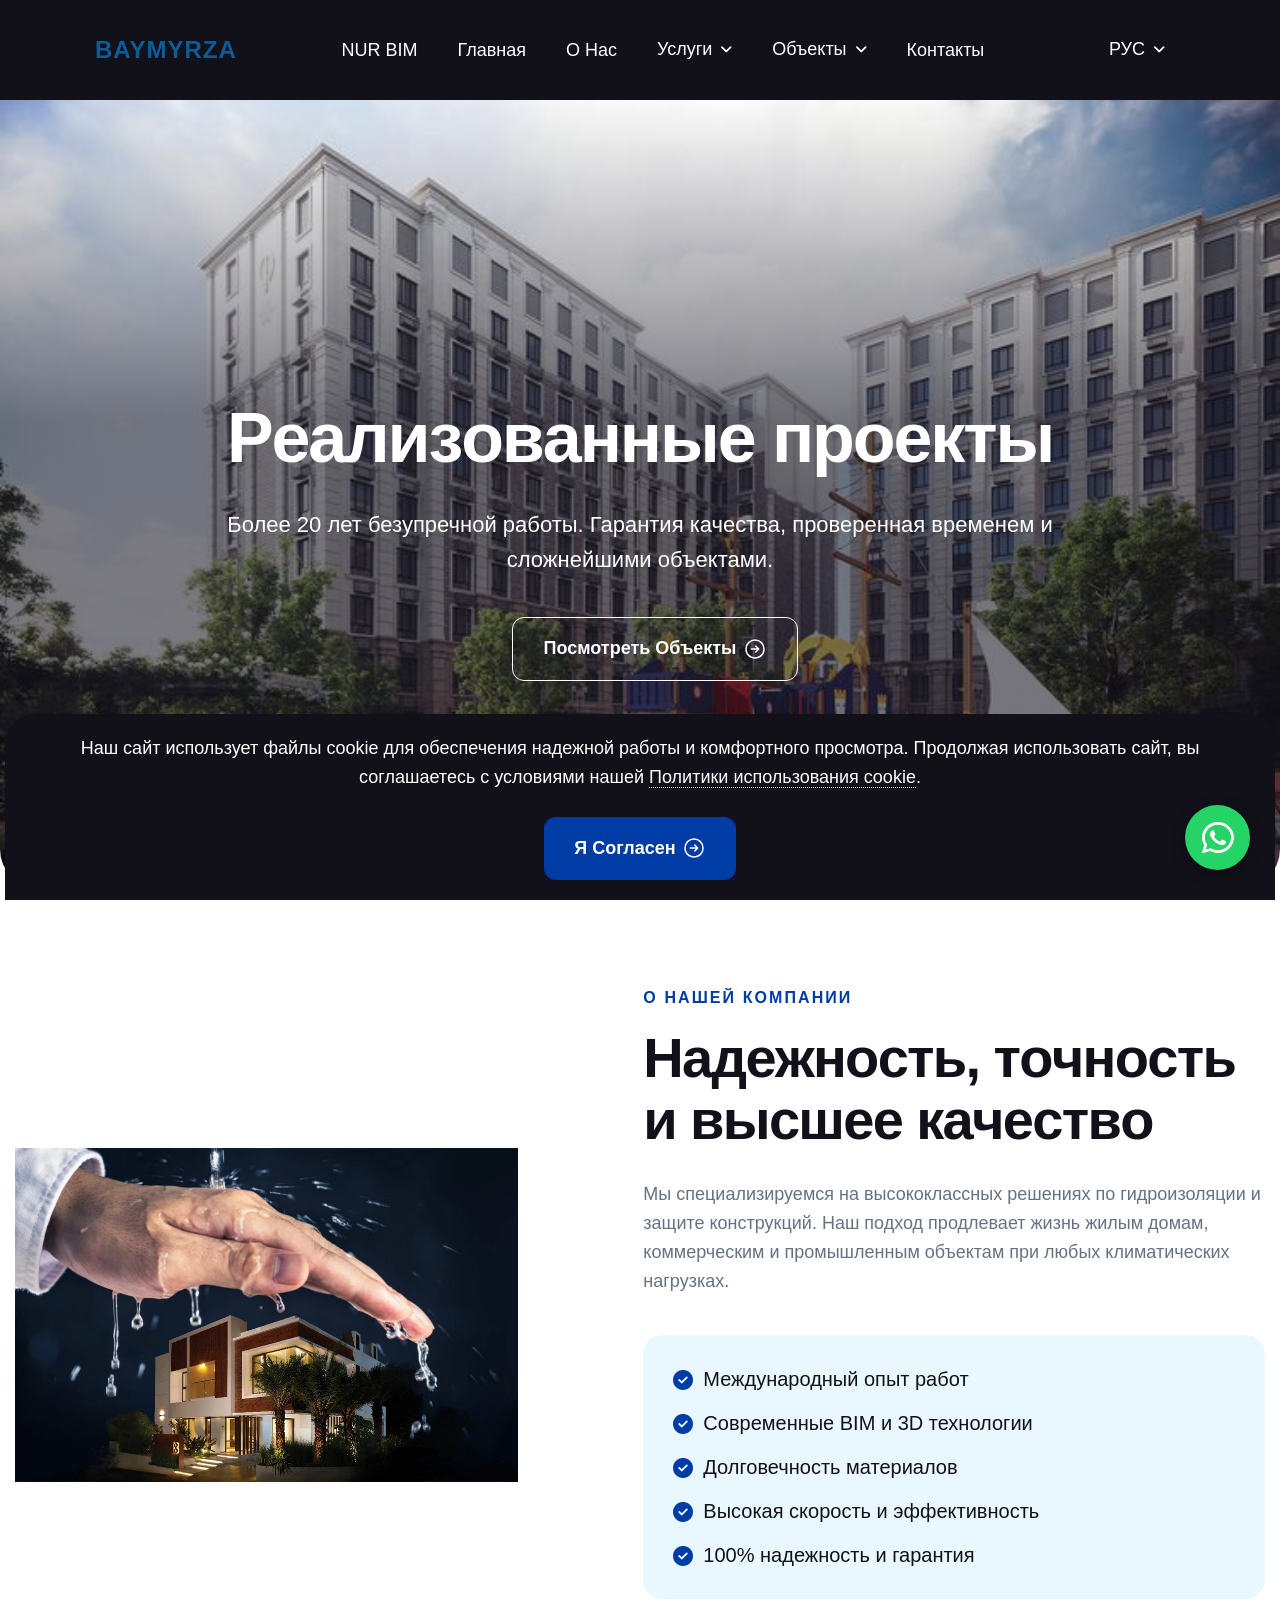
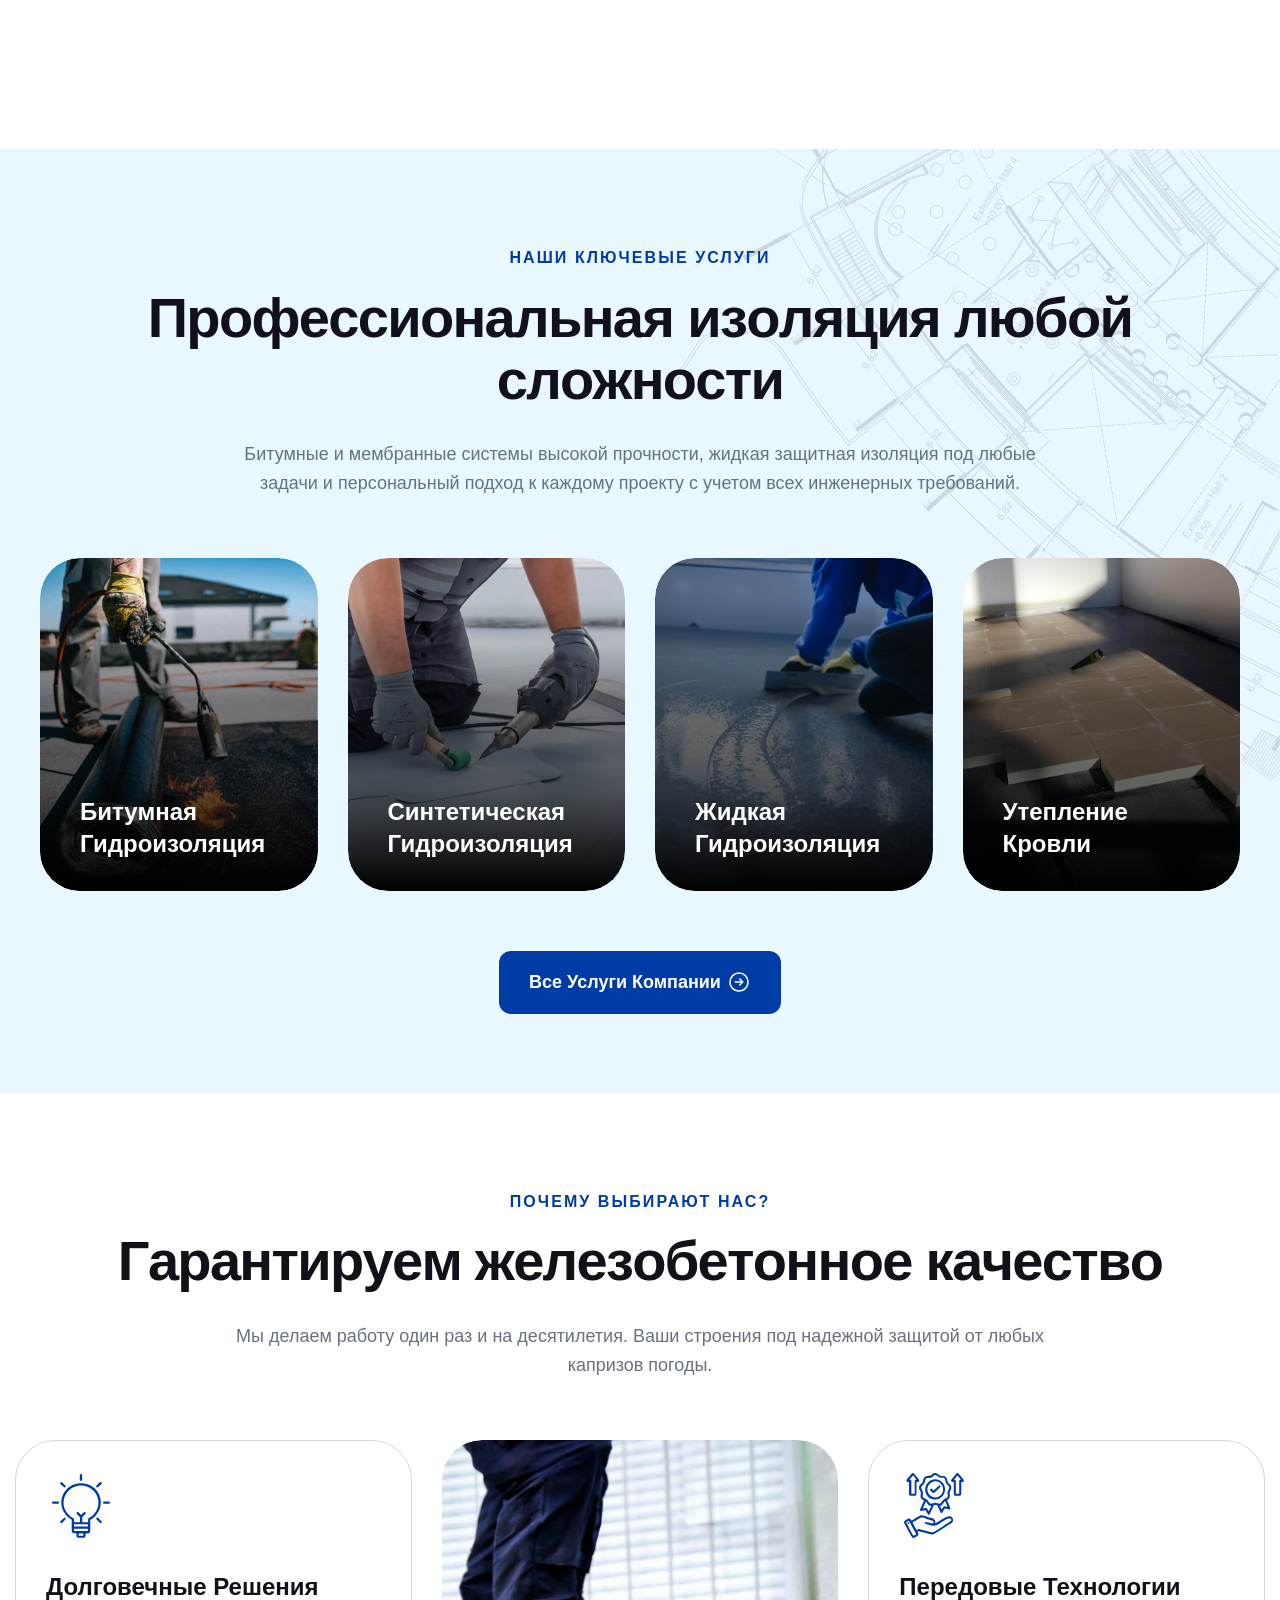
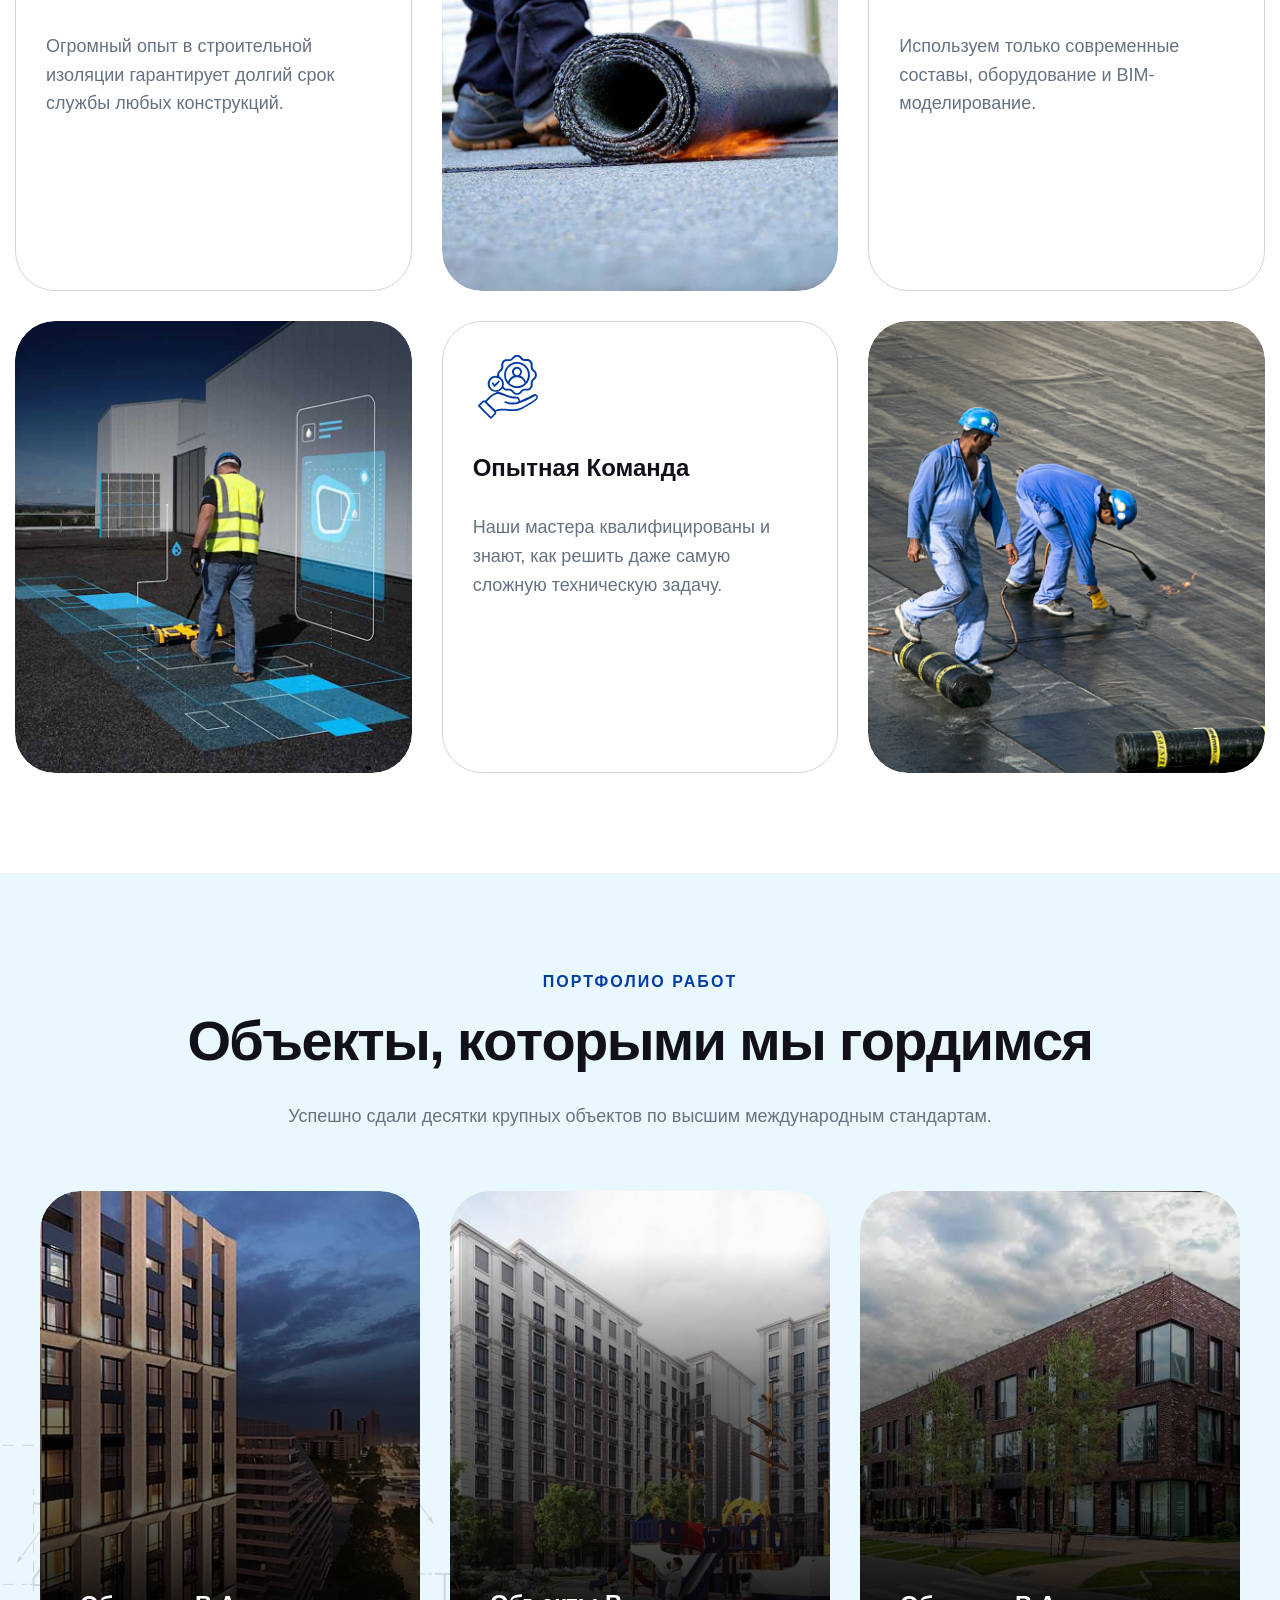
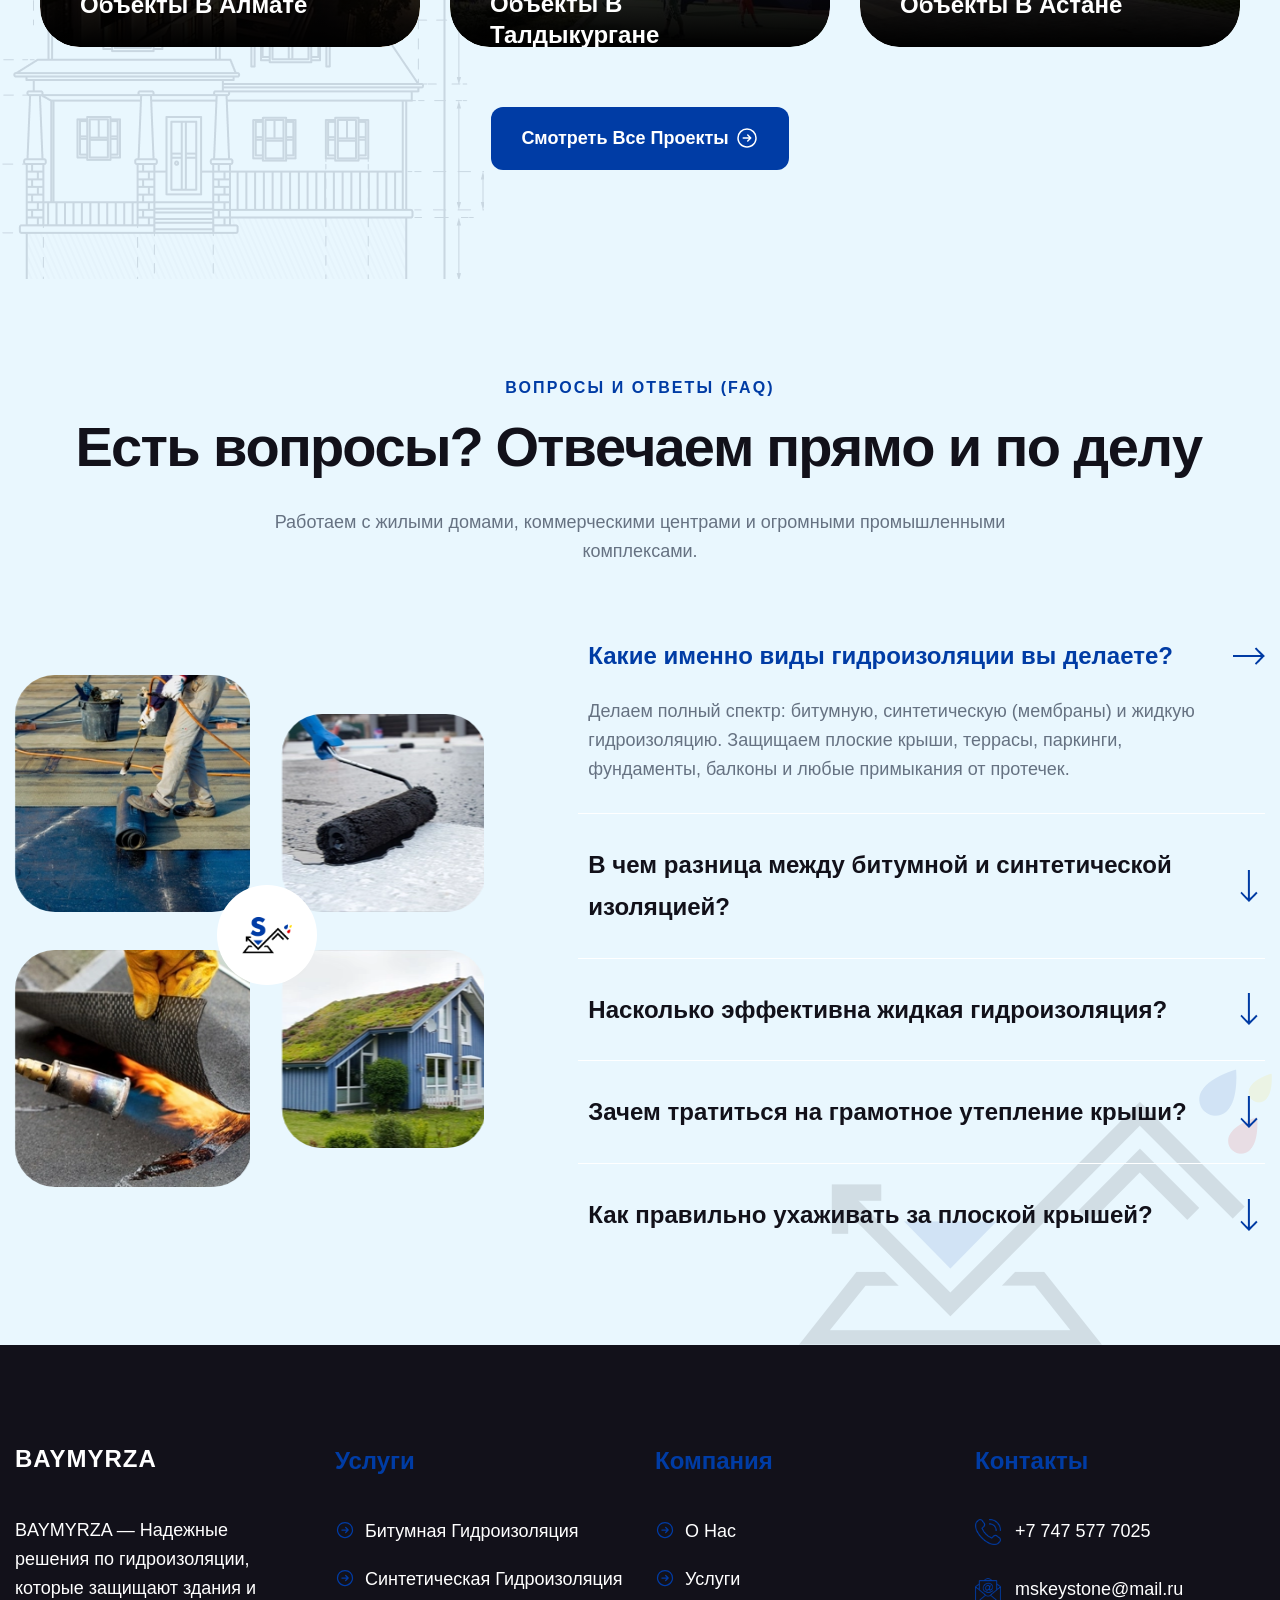
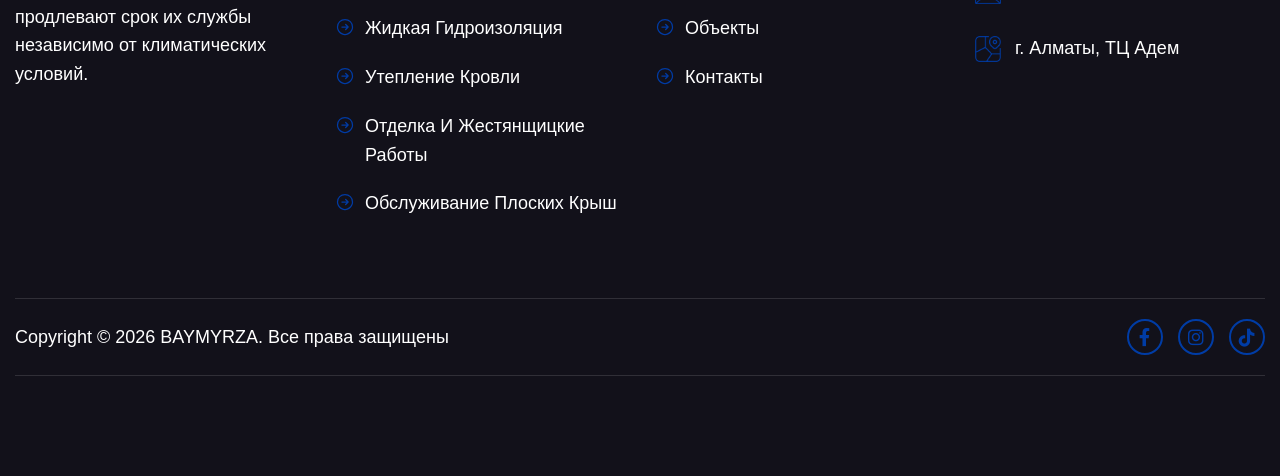
==== commit a20d0cd3: "Implement WhatsApp floating button and update links Added a floating WhatsApp button for consultatio" ====
--- a/index.htm
+++ b/index.htm
@@ -1,4 +1,4 @@
-﻿<!DOCTYPE html>
+<!DOCTYPE html>
 <html lang="ru">
 <head>
     <!-- Meta -->
@@ -49,6 +49,56 @@
             color: #0d5c96;
             letter-spacing: 1px;
             text-decoration: none;
+        }
+
+        /* Плавающая кнопка WhatsApp */
+        .whatsapp-float-btn {
+            position: fixed;
+            bottom: 30px;
+            right: 30px;
+            z-index: 9999;
+            background-color: #25d366;
+            color: #fff;
+            width: 65px;
+            height: 65px;
+            border-radius: 50%;
+            text-align: center;
+            font-size: 36px;
+            box-shadow: 0 4px 15px rgba(0, 0, 0, 0.3);
+            display: flex;
+            align-items: center;
+            justify-content: center;
+            text-decoration: none;
+            transition: all 0.3s ease;
+            animation: whatsapp-pulse 2s infinite;
+        }
+
+        .whatsapp-float-btn:hover {
+            background-color: #20ba5a;
+            color: #fff;
+            transform: scale(1.1);
+        }
+
+        @keyframes whatsapp-pulse {
+            0% {
+                box-shadow: 0 0 0 0 rgba(37, 211, 102, 0.6);
+            }
+            70% {
+                box-shadow: 0 0 0 15px rgba(37, 211, 102, 0);
+            }
+            100% {
+                box-shadow: 0 0 0 0 rgba(37, 211, 102, 0);
+            }
+        }
+
+        @media (max-width: 768px) {
+            .whatsapp-float-btn {
+                width: 55px;
+                height: 55px;
+                bottom: 20px;
+                right: 20px;
+                font-size: 30px;
+            }
         }
     </style>
 </head>
@@ -266,6 +316,7 @@
                                     <p>Надежная защита для плоских крыш, террас, фундаментов и балконов.</p>
                                     <div class="service-content-footer">
                                         <a href="javascript:void(0)" onclick="showPageSection('service-bituminous-section')" class="readmore-btn">Подробнее</a>
+                                        <a href="#" class="whatsapp-price-link" data-whatsapp-message="Здравствуйте! Хочу узнать цену на услугу: Битумная гидроизоляция."><i class="fab fa-whatsapp" aria-hidden="true"></i>УЗНАТЬ ЦЕНУ</a>
                                     </div>
                                 </div>
                             </div>
@@ -289,6 +340,7 @@
                                     <p>Современные мембранные покрытия для кровли, террас и бассейнов.</p>
                                     <div class="service-content-footer">
                                         <a href="javascript:void(0)" onclick="showPageSection('service-synthetic-section')" class="readmore-btn">Подробнее</a>
+                                        <a href="#" class="whatsapp-price-link" data-whatsapp-message="Здравствуйте! Хочу узнать цену на услугу: Синтетическая гидроизоляция."><i class="fab fa-whatsapp" aria-hidden="true"></i>УЗНАТЬ ЦЕНУ</a>
                                     </div>
                                 </div>
                             </div>
@@ -312,6 +364,7 @@
                                     <p>Бесшовная защита для сложных узлов, паркингов, балконов и оконных зон.</p>
                                     <div class="service-content-footer">
                                         <a href="javascript:void(0)" onclick="showPageSection('service-liquid-section')" class="readmore-btn">Подробнее</a>
+                                        <a href="#" class="whatsapp-price-link" data-whatsapp-message="Здравствуйте! Хочу узнать цену на услугу: Жидкая гидроизоляция."><i class="fab fa-whatsapp" aria-hidden="true"></i>УЗНАТЬ ЦЕНУ</a>
                                     </div>
                                 </div>
                             </div>
@@ -335,6 +388,7 @@
                                     <p>Максимальная энергоэффективность и сохранение тепла в вашем доме.</p>
                                     <div class="service-content-footer">
                                         <a href="javascript:void(0)" onclick="showPageSection('service-roof-insulation-section')" class="readmore-btn">Подробнее</a>
+                                        <a href="#" class="whatsapp-price-link" data-whatsapp-message="Здравствуйте! Хочу узнать цену на услугу: Утепление кровли."><i class="fab fa-whatsapp" aria-hidden="true"></i>УЗНАТЬ ЦЕНУ</a>
                                     </div>
                                 </div>
                             </div>
@@ -460,6 +514,7 @@
                                     <p>Успешная реализация крупных объектов на протяжении многих лет.</p>
                                     <div class="project-content-footer">
                                         <a href="javascript:void(0)" onclick="showPageSection('projects-section')" class="readmore-btn">Подробнее</a>
+                                        <a href="#" class="whatsapp-price-link" data-whatsapp-message="Здравствуйте! Хочу узнать цену работ по объектам в Алматы."><i class="fab fa-whatsapp" aria-hidden="true"></i>УЗНАТЬ ЦЕНУ</a>
                                     </div>
                                 </div>
                             </div>
@@ -483,6 +538,7 @@
                                     <p>Масштабные строительные проекты и комплексная изоляция.</p>
                                     <div class="project-content-footer">
                                         <a href="javascript:void(0)" onclick="showPageSection('projects-section')" class="readmore-btn">Подробнее</a>
+                                        <a href="#" class="whatsapp-price-link" data-whatsapp-message="Здравствуйте! Хочу узнать цену работ по объектам в Талдыкоргане."><i class="fab fa-whatsapp" aria-hidden="true"></i>УЗНАТЬ ЦЕНУ</a>
                                     </div>
                                 </div>
                             </div>
@@ -506,6 +562,7 @@
                                     <p>Комплексная изоляция и кровельные работы на сложных узлах.</p>
                                     <div class="project-content-footer">
                                         <a href="javascript:void(0)" onclick="showPageSection('projects-section')" class="readmore-btn">Подробнее</a>
+                                        <a href="#" class="whatsapp-price-link" data-whatsapp-message="Здравствуйте! Хочу узнать цену работ по объектам в Астане."><i class="fab fa-whatsapp" aria-hidden="true"></i>УЗНАТЬ ЦЕНУ</a>
                                     </div>
                                 </div>
                             </div>
@@ -758,6 +815,7 @@
                                 <p>Для защиты плоских крыш, террас и балконов.</p>
                                 <div class="service-content-footer">
                                     <a href="javascript:void(0)" onclick="showPageSection('service-bituminous-section')" class="readmore-btn">Подробнее</a>
+                                    <a href="#" class="whatsapp-price-link" data-whatsapp-message="Здравствуйте! Хочу узнать цену на услугу: Битумная гидроизоляция."><i class="fab fa-whatsapp" aria-hidden="true"></i>УЗНАТЬ ЦЕНУ</a>
                                 </div>
                             </div>
                         </div>
@@ -781,6 +839,7 @@
                                 <p>Для гидроизоляции крыш, террас и водоемов.</p>
                                 <div class="service-content-footer">
                                     <a href="javascript:void(0)" onclick="showPageSection('service-synthetic-section')" class="readmore-btn">Подробнее</a>
+                                    <a href="#" class="whatsapp-price-link" data-whatsapp-message="Здравствуйте! Хочу узнать цену на услугу: Синтетическая гидроизоляция."><i class="fab fa-whatsapp" aria-hidden="true"></i>УЗНАТЬ ЦЕНУ</a>
                                 </div>
                             </div>
                         </div>
@@ -804,6 +863,7 @@
                                 <p>Для обеспечения надежной защиты крыш, террас, паркингов и зон под окнами.</p>
                                 <div class="service-content-footer">
                                     <a href="javascript:void(0)" onclick="showPageSection('service-liquid-section')" class="readmore-btn">Подробнее</a>
+                                    <a href="#" class="whatsapp-price-link" data-whatsapp-message="Здравствуйте! Хочу узнать цену на услугу: Жидкая гидроизоляция."><i class="fab fa-whatsapp" aria-hidden="true"></i>УЗНАТЬ ЦЕНУ</a>
                                 </div>
                             </div>
                         </div>
@@ -827,6 +887,7 @@
                                 <p>Повышает энергоэффективность вашей крыши.</p>
                                 <div class="service-content-footer">
                                     <a href="javascript:void(0)" onclick="showPageSection('service-roof-insulation-section')" class="readmore-btn">Подробнее</a>
+                                    <a href="#" class="whatsapp-price-link" data-whatsapp-message="Здравствуйте! Хочу узнать цену на услугу: Утепление кровли."><i class="fab fa-whatsapp" aria-hidden="true"></i>УЗНАТЬ ЦЕНУ</a>
                                 </div>
                             </div>
                         </div>
@@ -850,6 +911,7 @@
                                 <p>Широкий спектр отделочных решений, гарантирующих функциональность и эстетику.</p>
                                 <div class="service-content-footer">
                                     <a href="javascript:void(0)" onclick="showPageSection('service-finishing-section')" class="readmore-btn">Подробнее</a>
+                                    <a href="#" class="whatsapp-price-link" data-whatsapp-message="Здравствуйте! Хочу узнать цену на услугу: Отделочные и кровельные работы."><i class="fab fa-whatsapp" aria-hidden="true"></i>УЗНАТЬ ЦЕНУ</a>
                                 </div>
                             </div>
                         </div>
@@ -873,6 +935,7 @@
                                 <p>Необходимо для обеспечения долговечности и исправной работы.</p>
                                 <div class="service-content-footer">
                                     <a href="javascript:void(0)" onclick="showPageSection('service-maintenance-section')" class="readmore-btn">Подробнее</a>
+                                    <a href="#" class="whatsapp-price-link" data-whatsapp-message="Здравствуйте! Хочу узнать цену на услугу: Обслуживание плоской кровли."><i class="fab fa-whatsapp" aria-hidden="true"></i>УЗНАТЬ ЦЕНУ</a>
                                 </div>
                             </div>
                         </div>
@@ -1451,6 +1514,7 @@
                                 <p>Масштабные гидроизоляционные работы жилых и коммерческих комплексов.</p>
                                 <div class="project-content-footer">
                                     <a href="javascript:void(0)" onclick="showPageSection('contact-section')" class="readmore-btn">Узнать детали</a>
+                                    <a href="#" class="whatsapp-price-link" data-whatsapp-message="Здравствуйте! Хочу узнать цену работ по объектам в Алматы."><i class="fab fa-whatsapp" aria-hidden="true"></i>УЗНАТЬ ЦЕНУ</a>
                                 </div>
                             </div>
                         </div>
@@ -1474,6 +1538,7 @@
                                 <p>Работы по устройству и ремонту кровельных систем разной площади.</p>
                                 <div class="project-content-footer">
                                     <a href="javascript:void(0)" onclick="showPageSection('contact-section')" class="readmore-btn">Узнать детали</a>
+                                    <a href="#" class="whatsapp-price-link" data-whatsapp-message="Здравствуйте! Хочу узнать цену работ по объектам в Талдыкоргане."><i class="fab fa-whatsapp" aria-hidden="true"></i>УЗНАТЬ ЦЕНУ</a>
                                 </div>
                             </div>
                         </div>
@@ -1497,6 +1562,7 @@
                                 <p>Гидроизоляция подземных паркингов и эксплуатируемых кровлей.</p>
                                 <div class="project-content-footer">
                                     <a href="javascript:void(0)" onclick="showPageSection('contact-section')" class="readmore-btn">Узнать детали</a>
+                                    <a href="#" class="whatsapp-price-link" data-whatsapp-message="Здравствуйте! Хочу узнать цену работ по объектам в Астане."><i class="fab fa-whatsapp" aria-hidden="true"></i>УЗНАТЬ ЦЕНУ</a>
                                 </div>
                             </div>
                         </div>
@@ -1744,6 +1810,11 @@
     </div>
 </footer>
 <!-- Footer End -->
+
+<!-- Плавающая кнопка WhatsApp для консультаций -->
+<a id="whatsappFloatButton" href="#" class="whatsapp-float-btn" target="_blank" rel="noopener noreferrer" title="Получить консультацию в WhatsApp">
+    <i class="fab fa-whatsapp" aria-hidden="true"></i>
+</a>
 
 <div id="cookiebarBox" class="os-animation" data-os-animation="fadeIn">
     <div class="container risk-dismiss" style="display: block;">
@@ -1782,6 +1853,21 @@
 <script src="js/cookie.js"></script>
 
 <script>
+    // ⚠️ Укажите здесь ваш номер WhatsApp в международном формате без плюса и пробелов (например: 77011234567)
+    var WHATSAPP_NUMBER = '77000000000';
+
+    // Ссылка для плавающей кнопки (консультация)
+    document.getElementById('whatsappFloatButton').href = 'https://wa.me/' + WHATSAPP_NUMBER + '?text=' + encodeURIComponent('Здравствуйте! Хочу получить консультацию по услугам BAYMYRZA.');
+
+    // Ссылки "УЗНАТЬ ЦЕНУ" в карточках услуг и проектов
+    var WHATSAPP_LINK = 'https://wa.me/' + WHATSAPP_NUMBER;
+    document.querySelectorAll('.whatsapp-price-link').forEach(function(link) {
+        var message = link.getAttribute('data-whatsapp-message');
+        link.href = WHATSAPP_LINK + '?text=' + encodeURIComponent(message);
+        link.target = '_blank';
+        link.rel = 'noopener noreferrer';
+    });
+
     function showPageSection(sectionId) {
         var sections = document.querySelectorAll('.page-section');
         sections.forEach(function(sec) {
@@ -1794,6 +1880,5 @@
         }
     }
 </script>
-
 </body>
-</html>+</html>
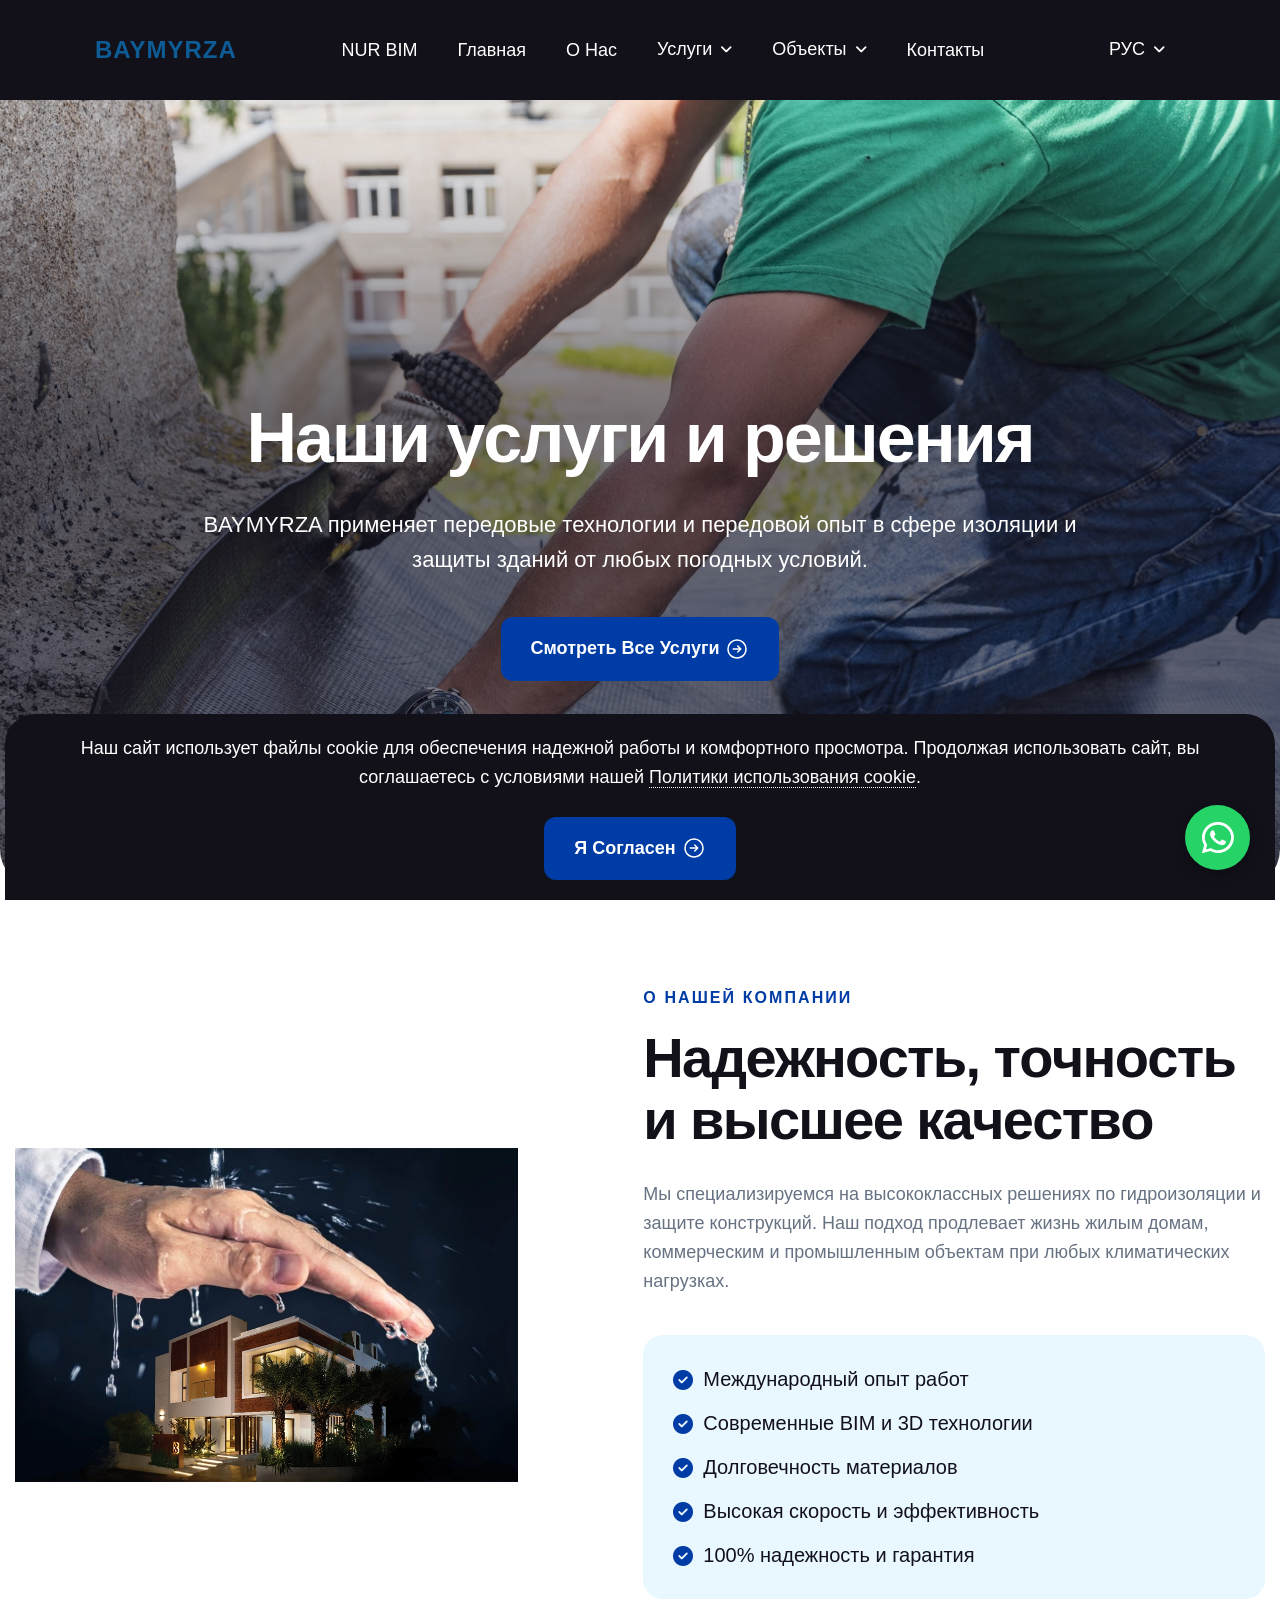
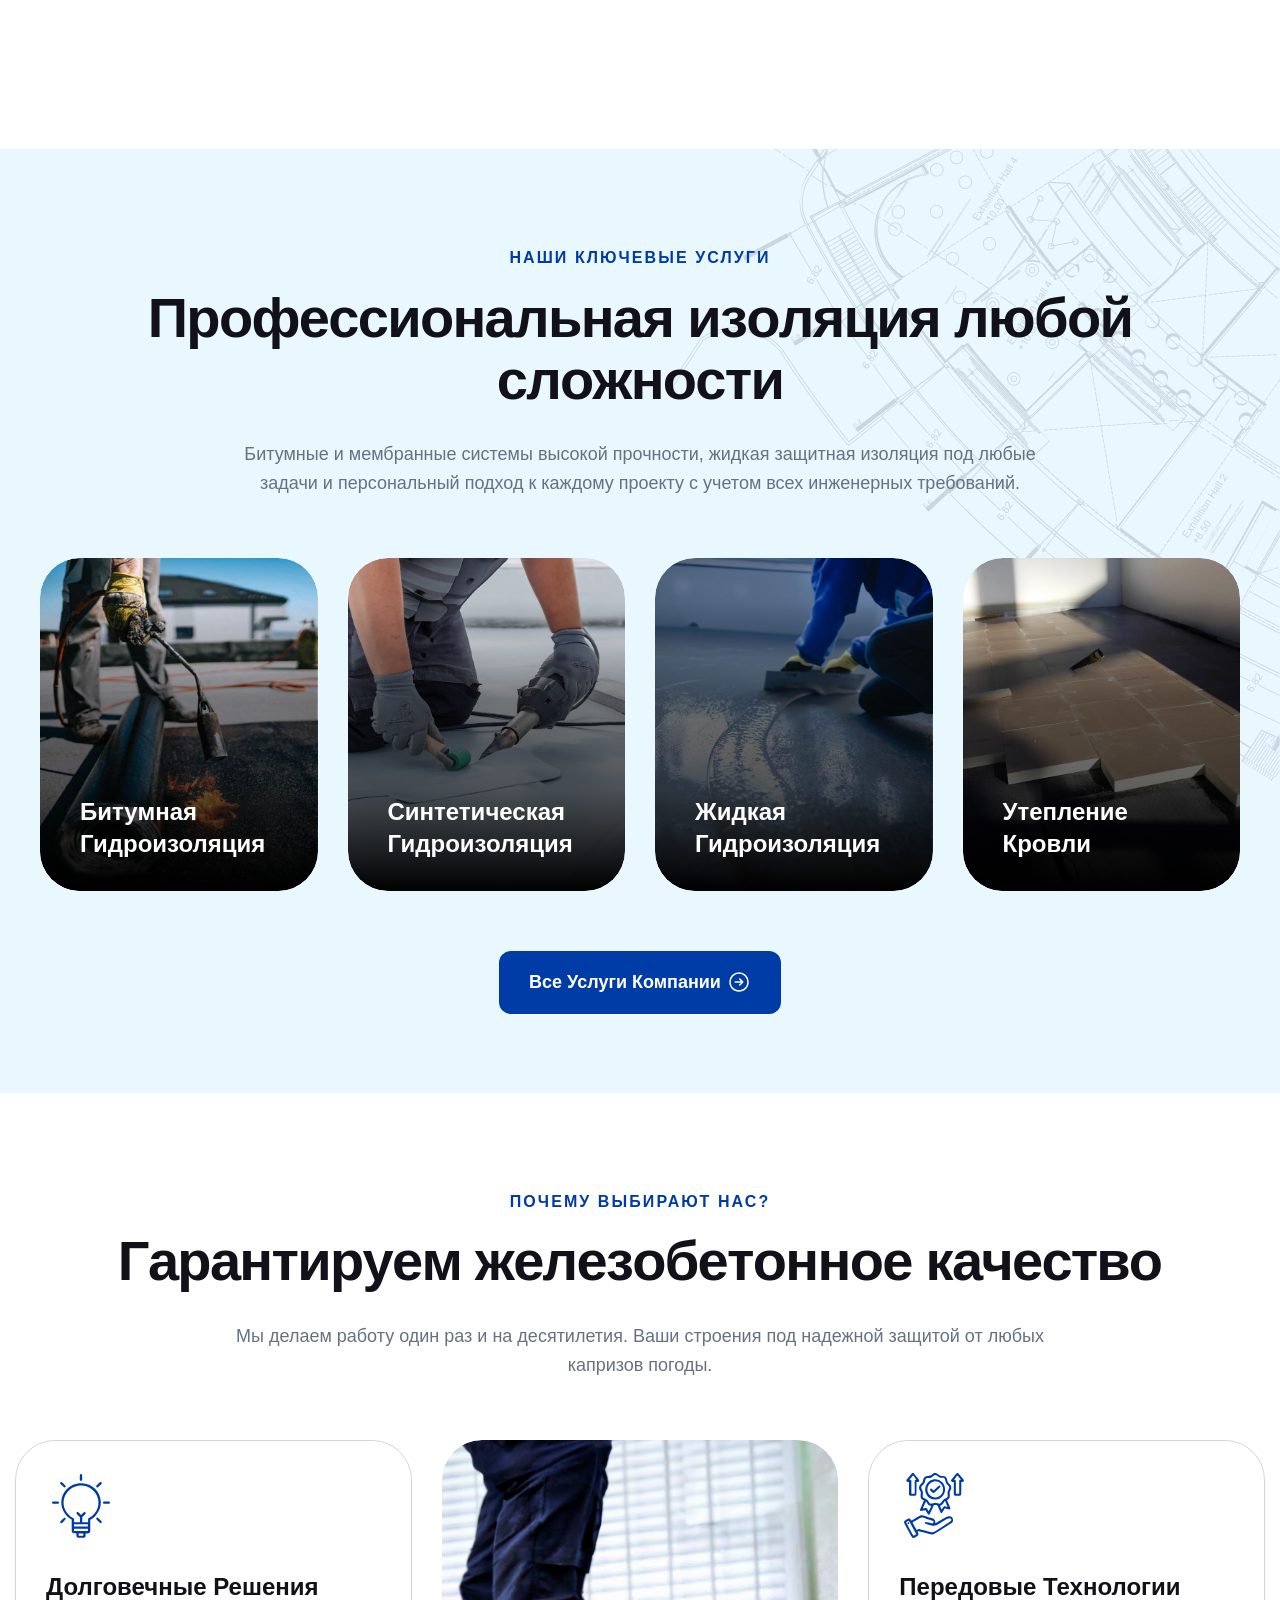
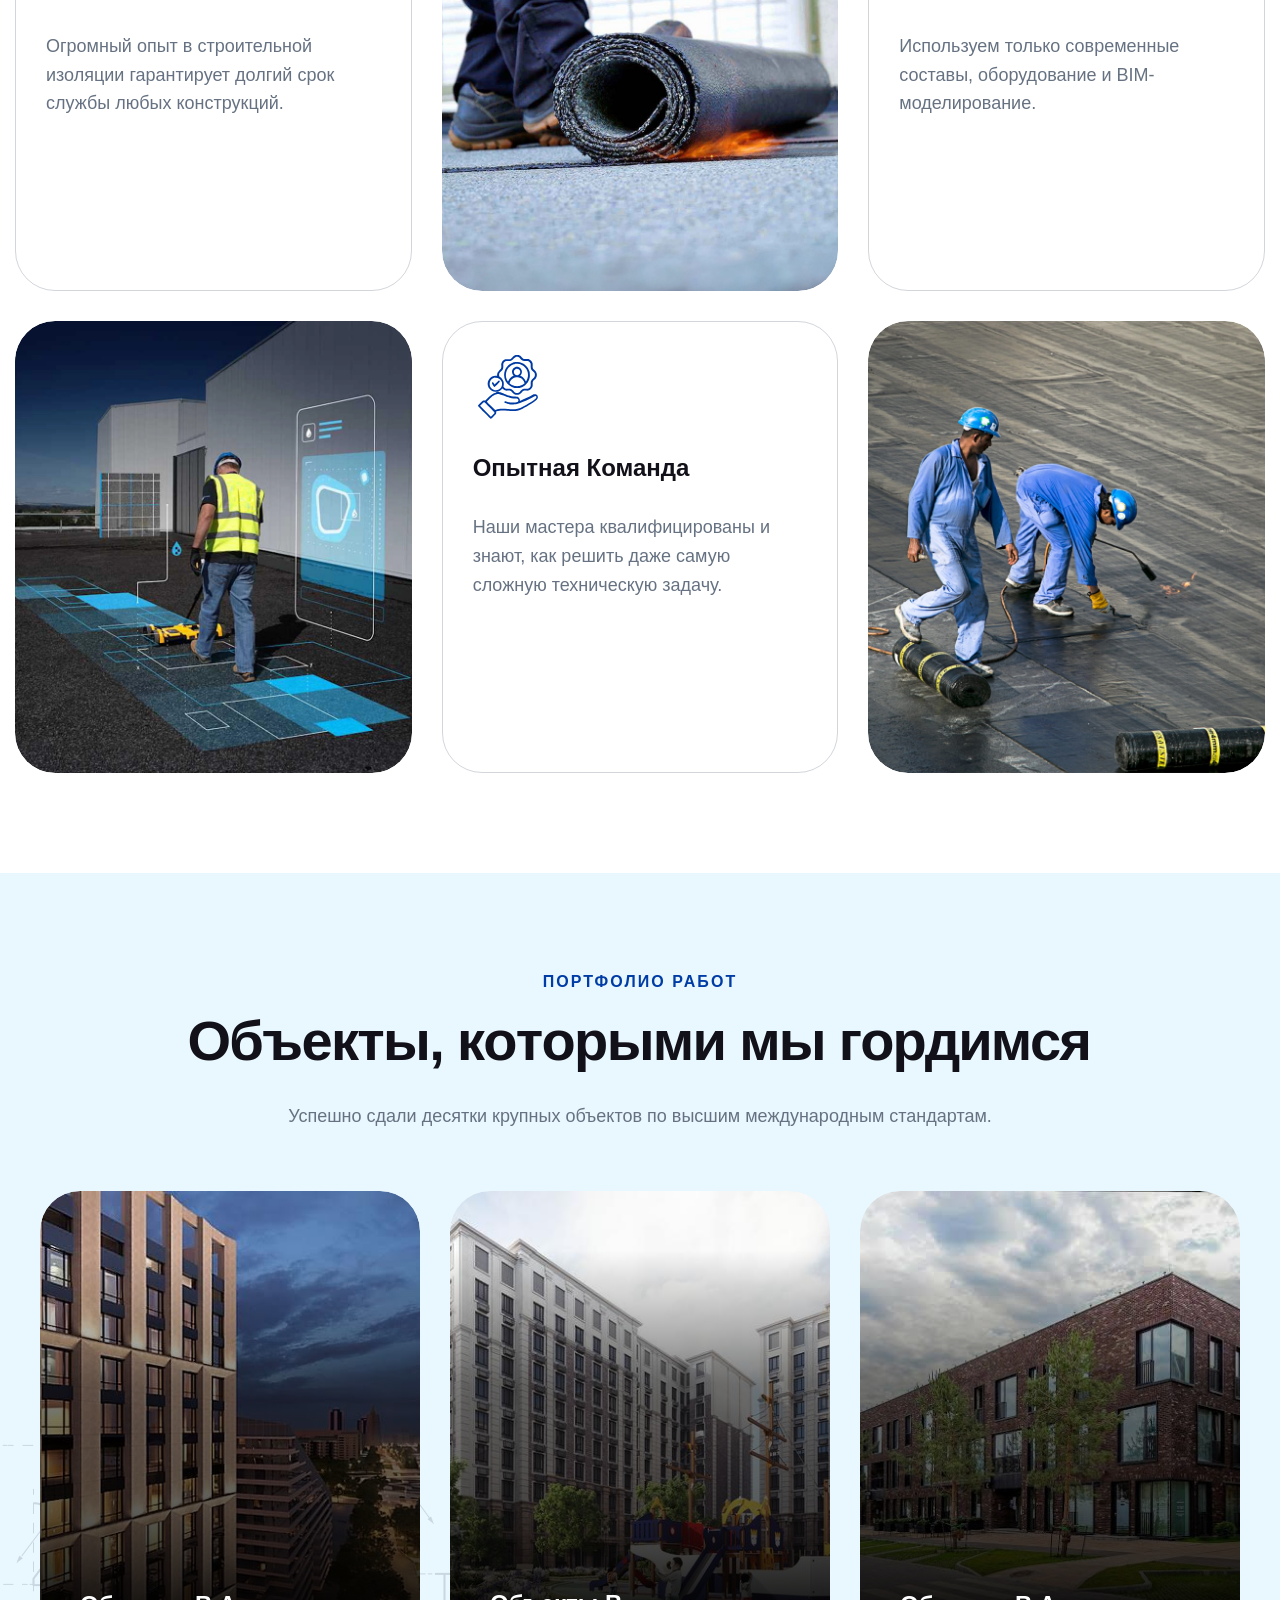
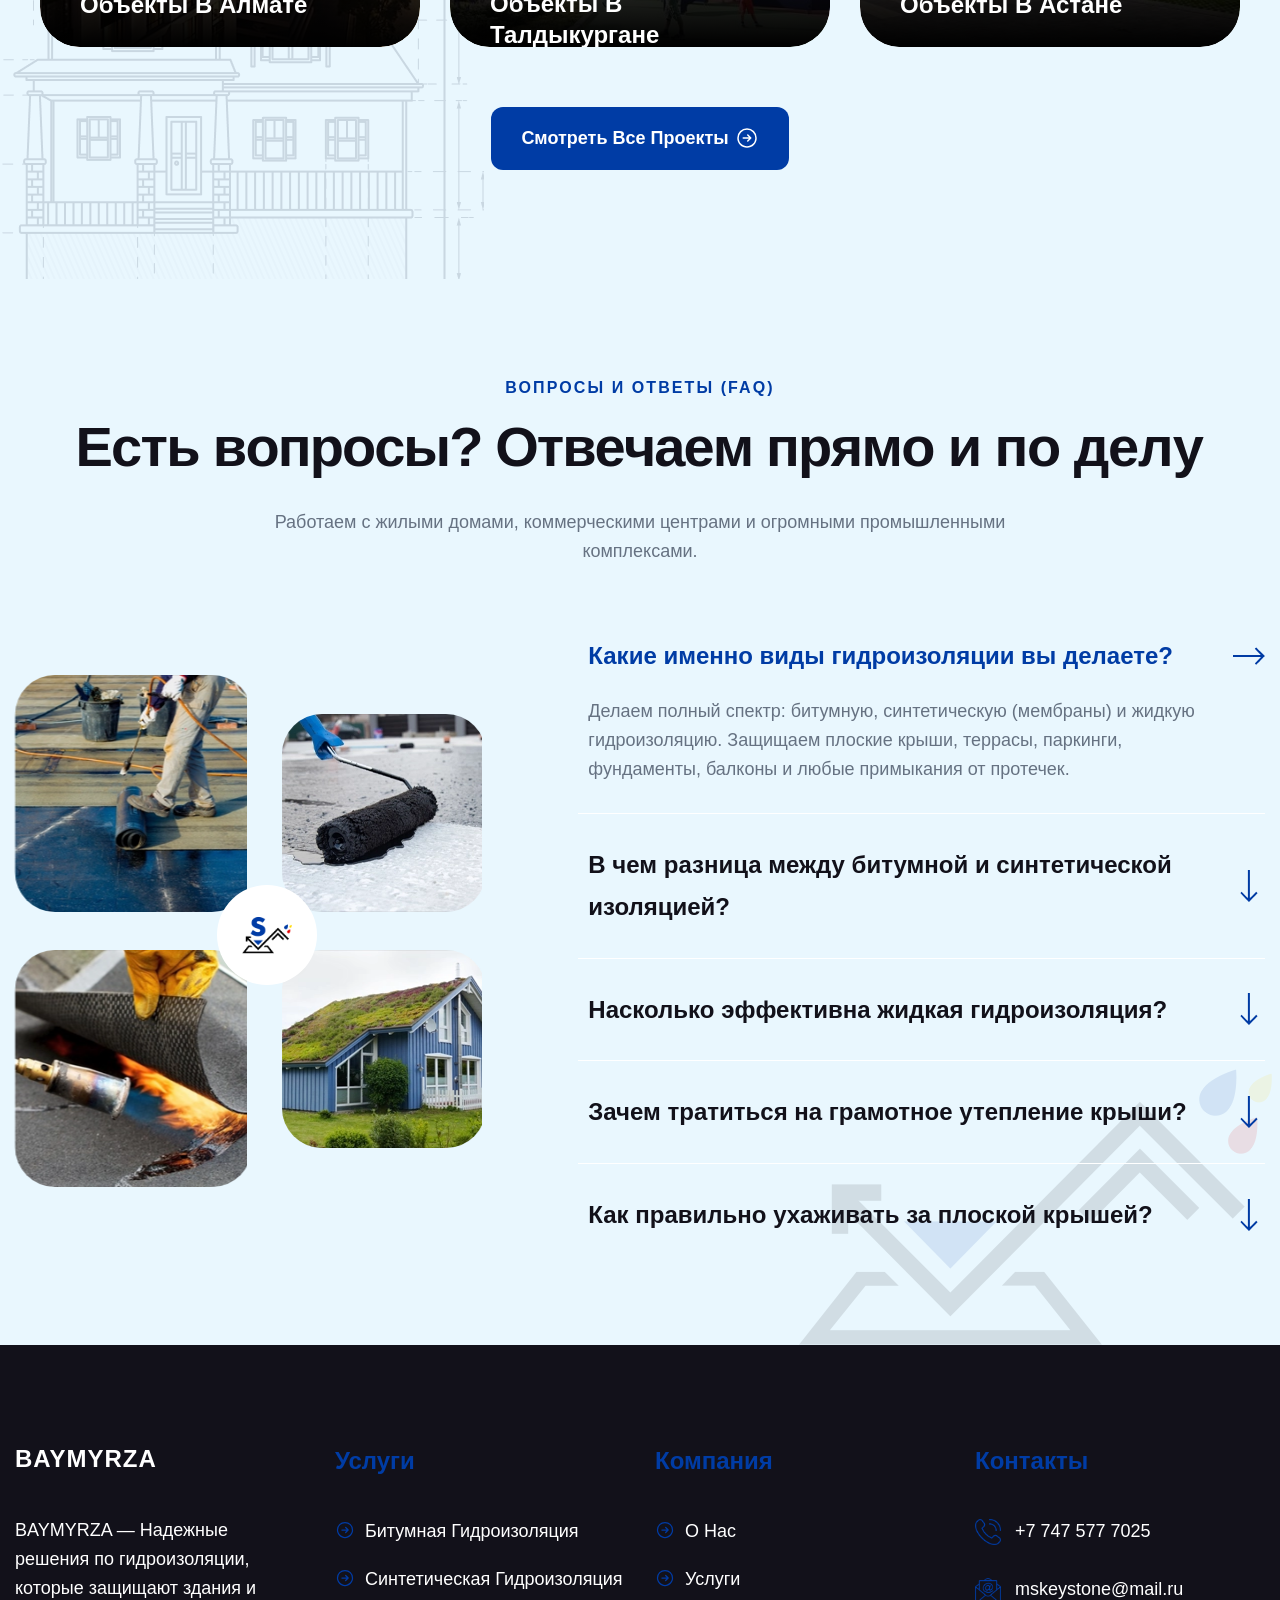
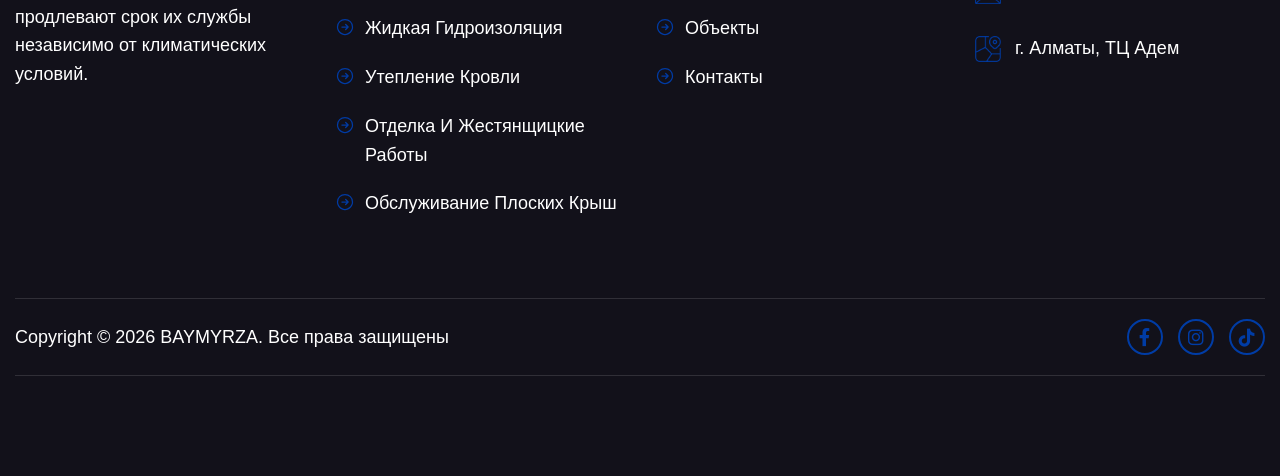
==== commit 40bc0beb: "Change WhatsApp number and update consultation message Updated WhatsApp number and consultation mess" ====
--- a/index.htm
+++ b/index.htm
@@ -1854,10 +1854,10 @@
 
 <script>
     // ⚠️ Укажите здесь ваш номер WhatsApp в международном формате без плюса и пробелов (например: 77011234567)
-    var WHATSAPP_NUMBER = '77000000000';
+    var WHATSAPP_NUMBER = '77475777025';
 
     // Ссылка для плавающей кнопки (консультация)
-    document.getElementById('whatsappFloatButton').href = 'https://wa.me/' + WHATSAPP_NUMBER + '?text=' + encodeURIComponent('Здравствуйте! Хочу получить консультацию по услугам BAYMYRZA.');
+    document.getElementById('whatsappFloatButton').href = 'https://wa.me/' + WHATSAPP_NUMBER + '?text=' + encodeURIComponent('Здравствуйте! Хочу получить консультацию по услугам компаний BAYMYRZA.');
 
     // Ссылки "УЗНАТЬ ЦЕНУ" в карточках услуг и проектов
     var WHATSAPP_LINK = 'https://wa.me/' + WHATSAPP_NUMBER;
